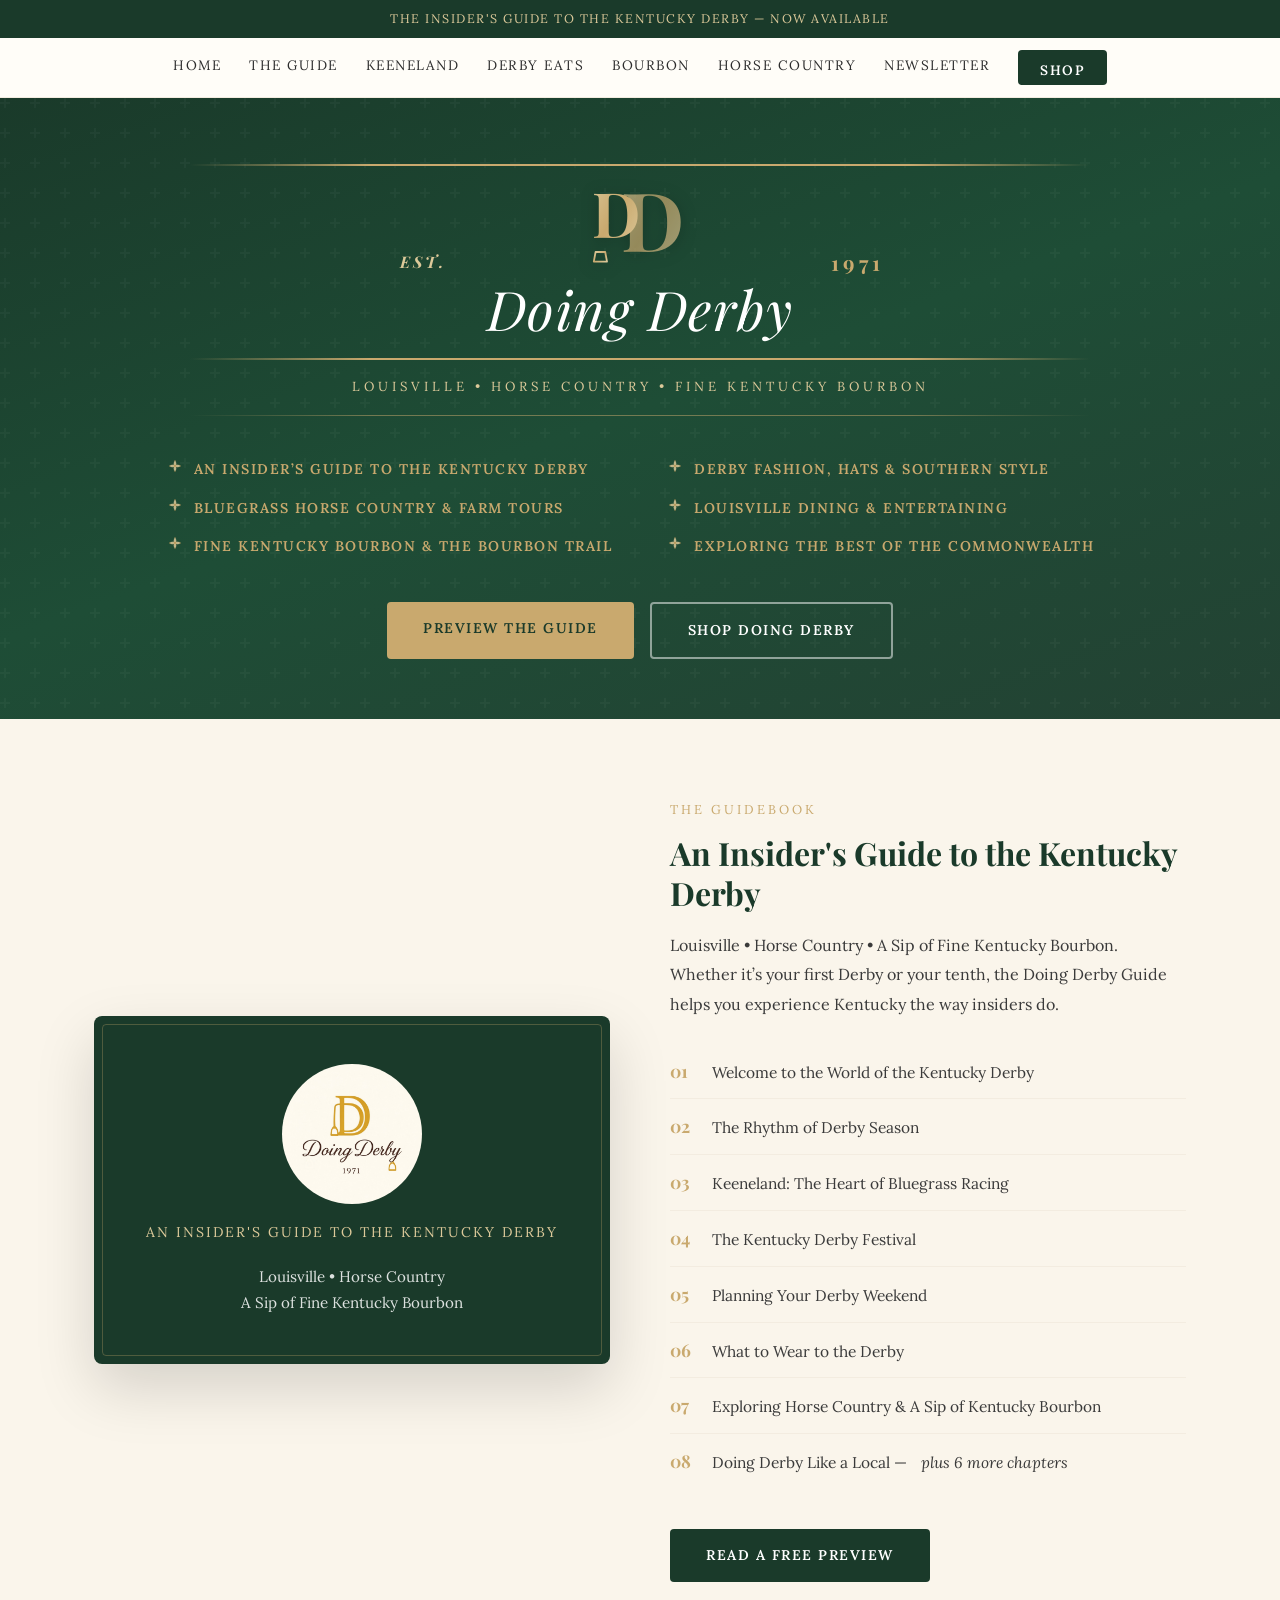
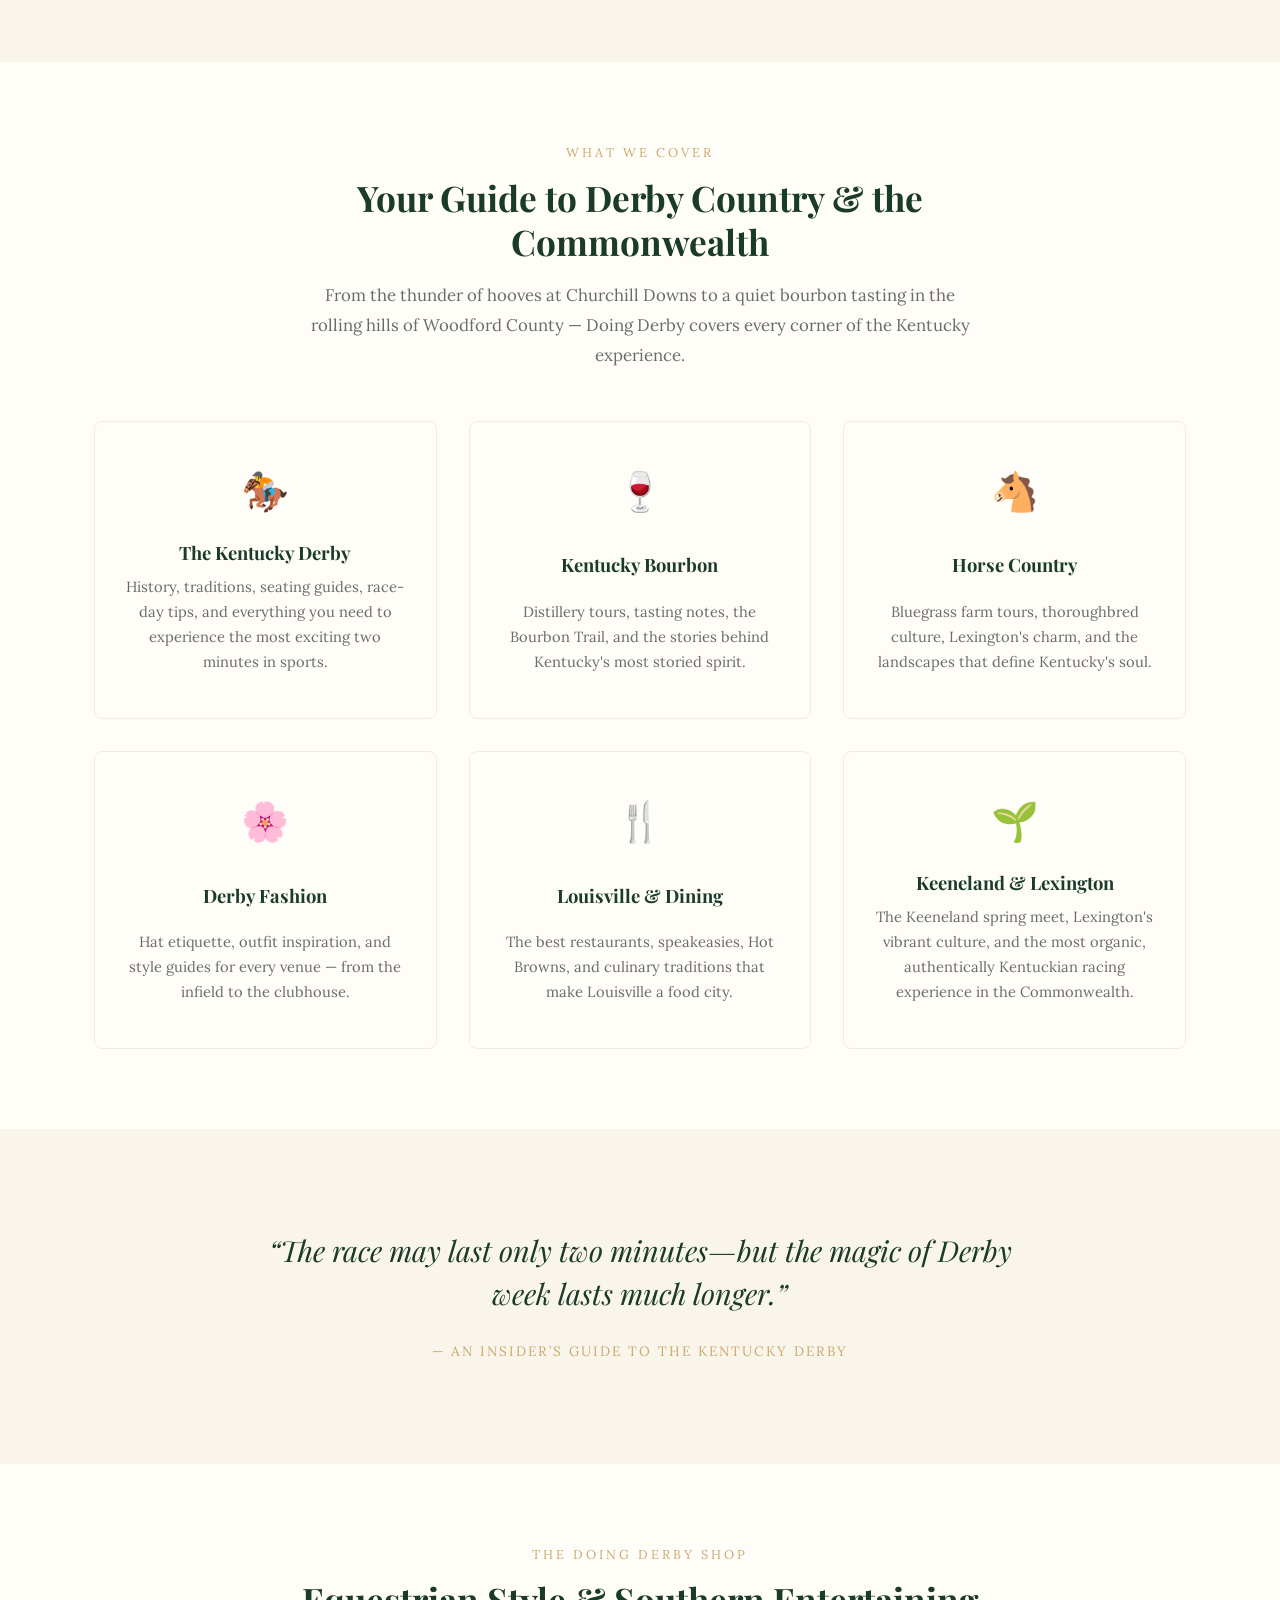
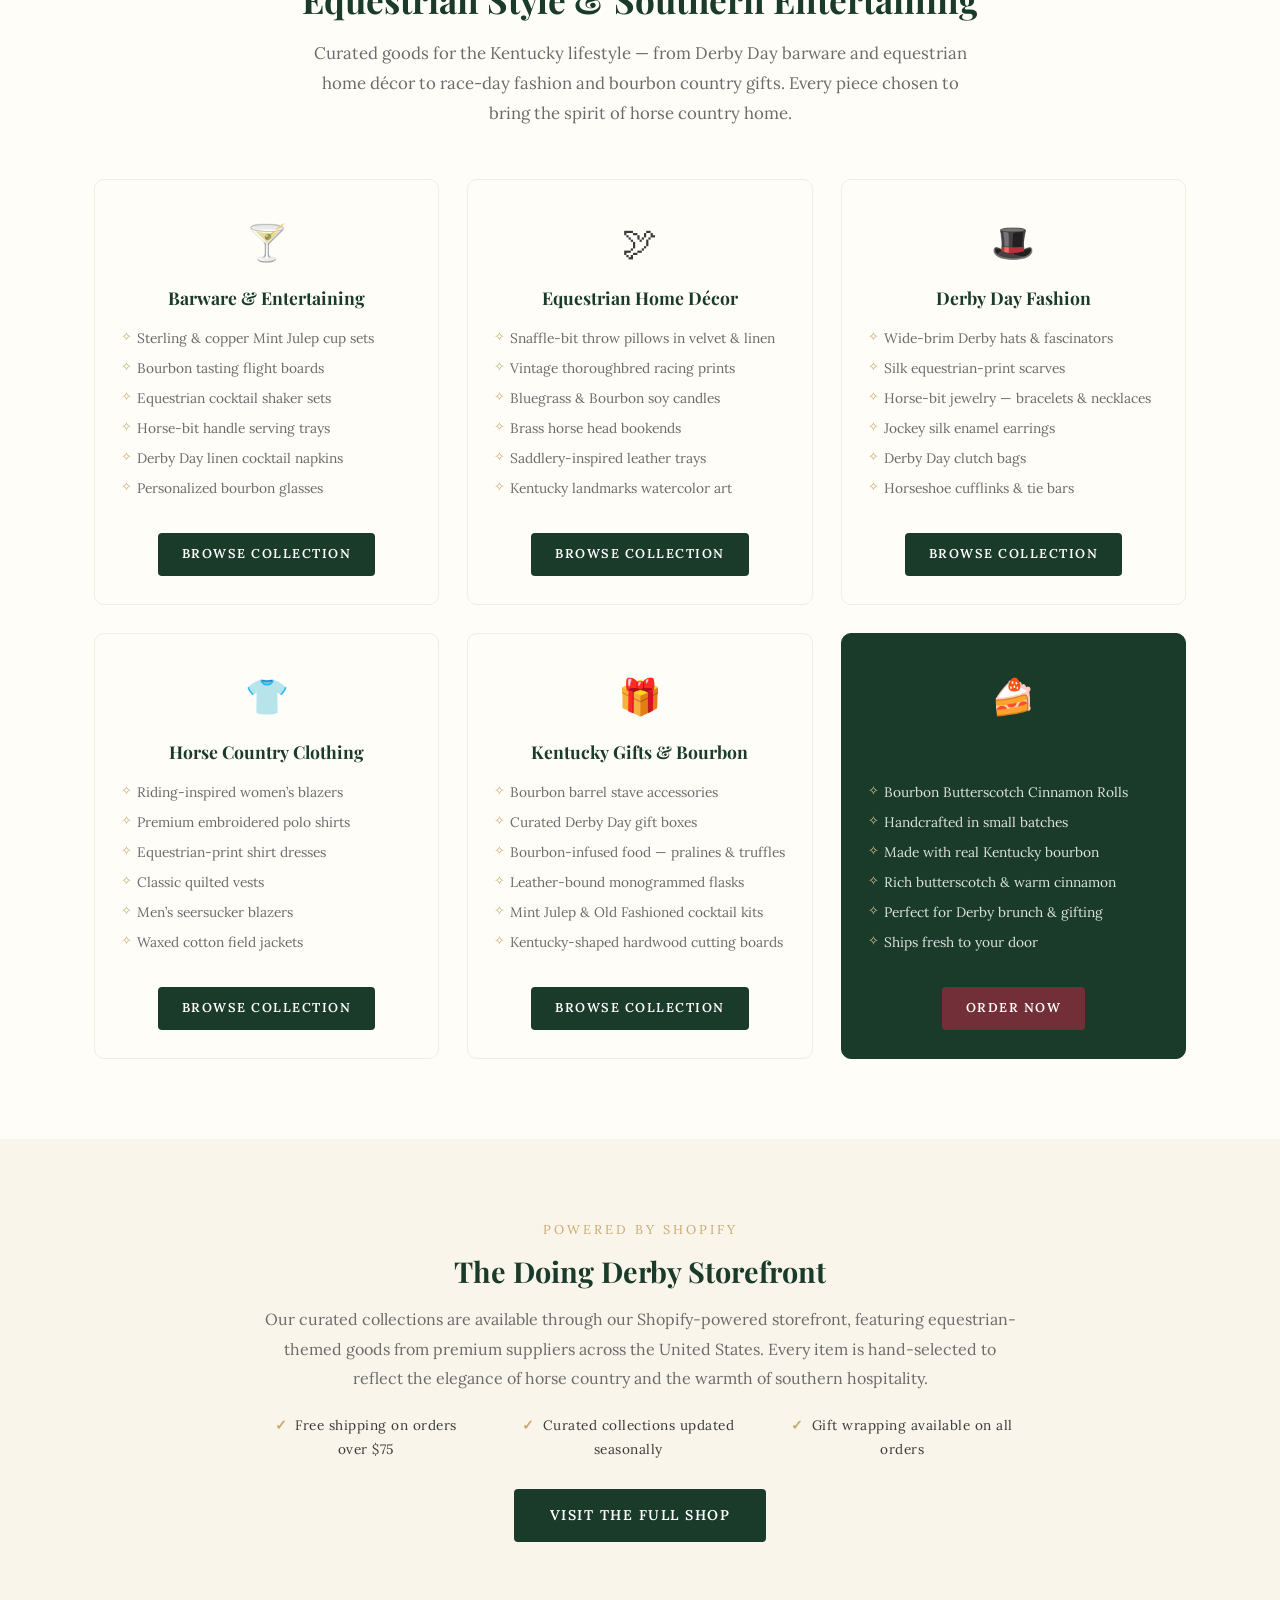
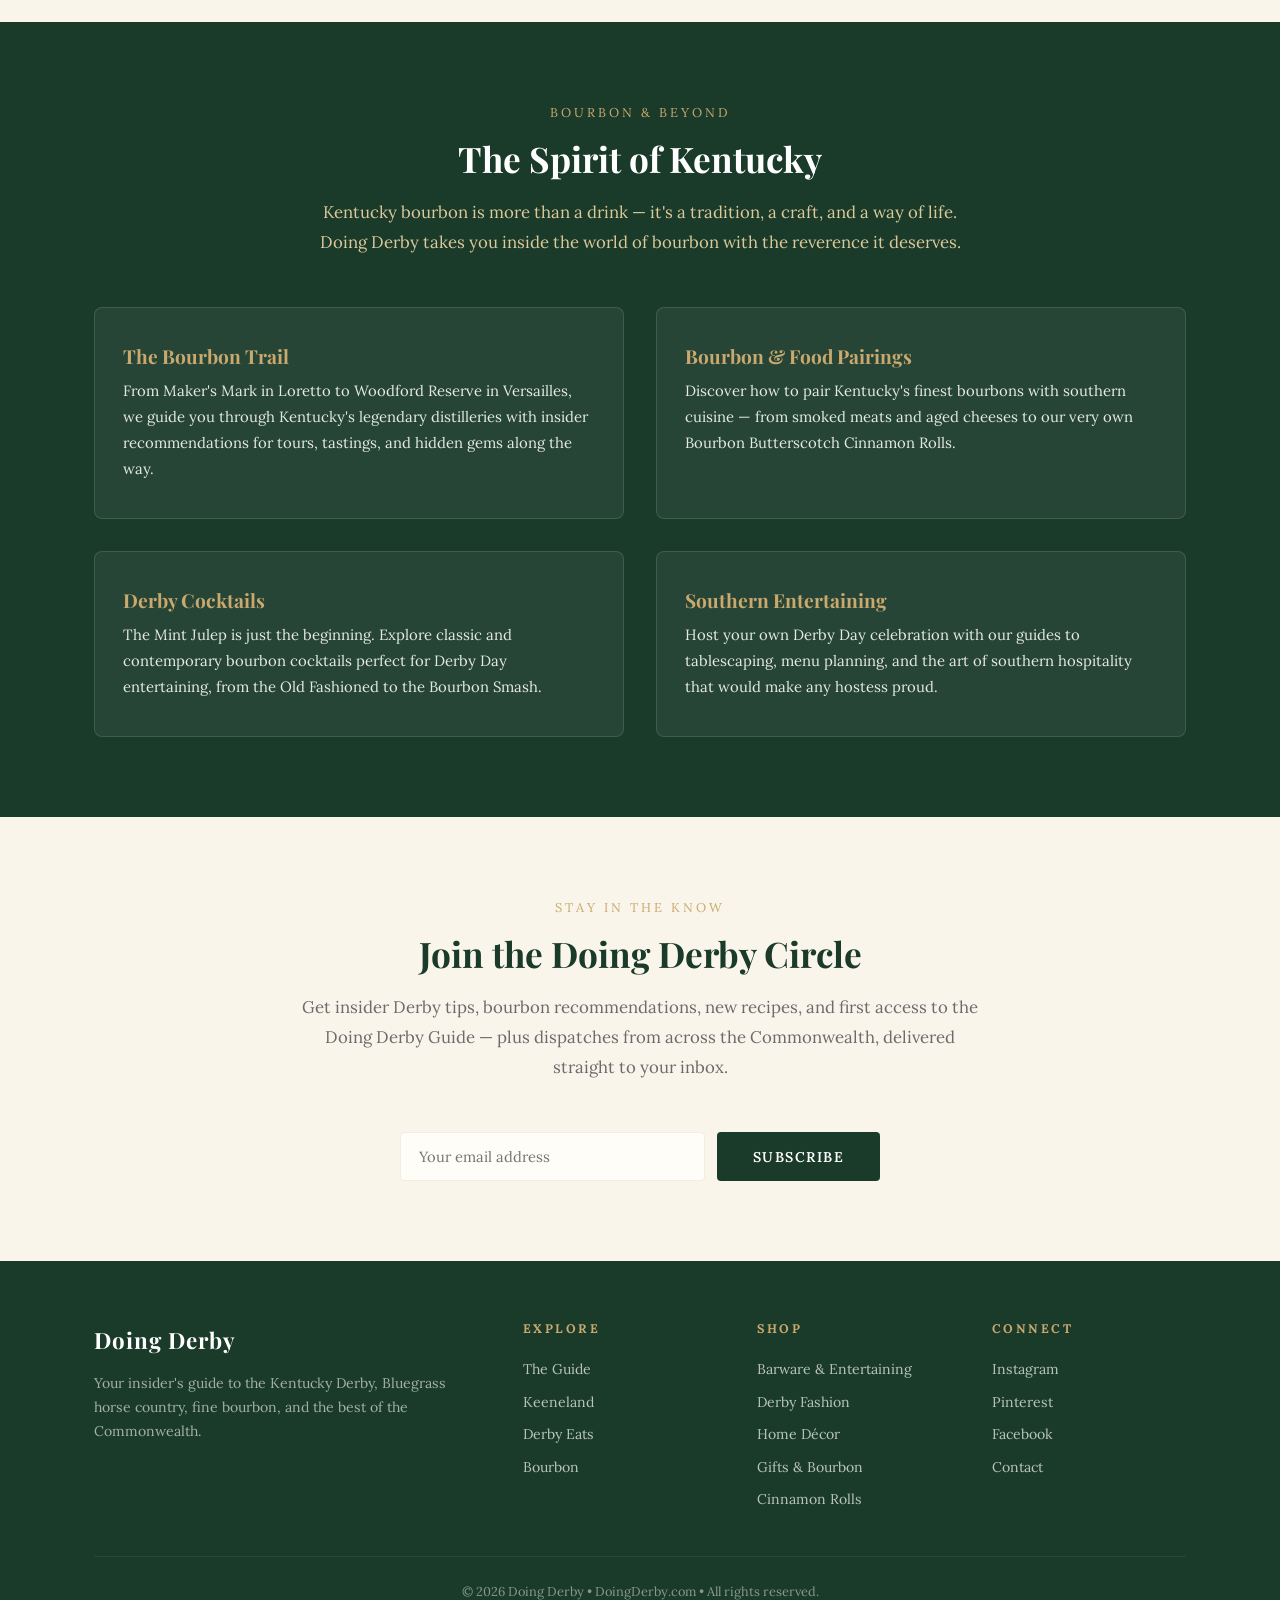
==== index.html @ bc95de7d "Update index.html" ====
<!DOCTYPE html>
<html lang="en">
<head>
  <meta charset="UTF-8">
  <meta name="viewport" content="width=device-width, initial-scale=1.0">
  <title>Doing Derby — Your Insider's Guide to the Kentucky Derby, Bluegrass Horse Country, Bourbon and much more.amp; the Commonwealth</title>
  <meta name="description" content="Doing Derby is your authority on the Kentucky Derby, Louisville, Bluegrass Horse Country, Fine Bourbon, Keeneland Race Course, and exploring the best of the Commonwealth of Kentucky.">
  <link rel="preconnect" href="https://fonts.googleapis.com">
  <link rel="preconnect" href="https://fonts.gstatic.com" crossorigin>
  <link href="https://fonts.googleapis.com/css2?family=Playfair+Display:ital,wght@0,400;0,700;1,400&family=Lora:ital,wght@0,400;0,600;1,400&display=swap" rel="stylesheet">
  <link rel="icon" type="image/png" href="images/doing-derby-logo.png">
  <link rel="stylesheet" href="styles.css">
</head>
<body>

<!-- Top Bar -->
<div class="top-bar">
  The Insider's Guide to the Kentucky Derby &mdash; Now Available
</div>

<!-- Header -->
<header class="site-header">
  <div class="container">
    <button class="nav-toggle" aria-label="Open menu" onclick="document.querySelector('.main-nav').classList.toggle('active')">
      <span></span><span></span><span></span>
    </button>
    <nav class="main-nav">
      <a href="index.html">Home</a>
      <a href="guide.html">The Guide</a>
      <a href="keeneland.html">Keeneland</a>
      <a href="churchill-food.html">Derby Eats</a>
      <a href="#bourbon">Bourbon</a>
      <a href="#topics">Horse Country</a>
      <a href="#subscribe">Newsletter</a>
      <a href="#shop" class="nav-shop-btn">Shop</a>
    </nav>
  </div>
</header>

<!-- Hero Banner -->
<section class="hero">
  <div class="hero-banner">
    <div class="hero-banner-inner">
      <div class="hero-banner-rule"></div>
      <div class="hero-banner-content">
        <div class="hero-banner-left">
          <span class="hero-banner-est">Est.</span>
        </div>
        <div class="hero-banner-center">
          <div class="dd-monogram" aria-label="DD monogram">
            <svg viewBox="0 0 100 85" class="dd-monogram-svg" xmlns="http://www.w3.org/2000/svg">
              <defs>
                <linearGradient id="ddGold" x1="0%" y1="0%" x2="100%" y2="100%">
                  <stop offset="0%" style="stop-color:#dcc99a"/>
                  <stop offset="50%" style="stop-color:#c9a96e"/>
                  <stop offset="100%" style="stop-color:#dcc99a"/>
                </linearGradient>
              </defs>
              <!-- Large D (back, layered behind) -->
              <text x="34" y="60" font-family="'Playfair Display', Georgia, serif" font-size="68" font-weight="700" fill="url(#ddGold)" opacity="0.7">D</text>
              <!-- Small D (front, offset upper-left) -->
              <text x="10" y="48" font-family="'Playfair Display', Georgia, serif" font-size="52" font-weight="700" fill="url(#ddGold)">D</text>
              <!-- Stirrup strap -->
              <line x1="17" y1="50" x2="17" y2="60" stroke="url(#ddGold)" stroke-width="1.5" stroke-linecap="round"/>
              <!-- Stirrup iron -->
              <path d="M13,60 L21,60 L22.5,68 L11.5,68 Z" fill="none" stroke="url(#ddGold)" stroke-width="1.5" stroke-linejoin="round"/>
            </svg>
          </div>
          <h1 class="hero-banner-name">Doing Derby</h1>
        </div>
        <div class="hero-banner-right">
          <span class="hero-banner-year">1971</span>
        </div>
      </div>
      <div class="hero-banner-rule"></div>
      <div class="hero-banner-subtitle">Louisville &bull; Horse Country &bull; Fine Kentucky Bourbon</div>
      <div class="hero-banner-rule hero-banner-rule--thin"></div>
    </div>
  </div>
  <div class="hero-centered">
    <ul class="hero-bullets">
      <li>An Insider&rsquo;s Guide to the Kentucky Derby</li>
      <li>Bluegrass Horse Country &amp; Farm Tours</li>
      <li>Fine Kentucky Bourbon &amp; the Bourbon Trail</li>
      <li>Derby Fashion, Hats &amp; Southern Style</li>
      <li>Louisville Dining &amp; Entertaining</li>
      <li>Exploring the Best of the Commonwealth</li>
    </ul>
    <div class="hero-buttons">
      <a href="guide.html" class="btn btn-gold">Preview the Guide</a>
      <a href="#shop" class="btn btn-outline">Shop Doing Derby</a>
    </div>
  </div>
</section>

<!-- Guide Preview -->
<section class="section section--cream" id="guide">
  <div class="container">
    <div class="guide-preview">
      <div class="guide-mockup">
        <img src="images/doing-derby-logo-light.png" alt="Doing Derby 1971" class="guide-mockup-logo">
        <div class="guide-subtitle">An Insider's Guide to the Kentucky Derby</div>
        <p>Louisville &bull; Horse Country<br>A Sip of Fine Kentucky Bourbon</p>
      </div>
      <div class="guide-content">
        <span class="section-label">The Guidebook</span>
        <h2>An Insider's Guide to the Kentucky Derby</h2>
        <p>
          Louisville &bull; Horse Country &bull; A Sip of Fine Kentucky Bourbon. Whether it&rsquo;s your first Derby
          or your tenth, the Doing Derby Guide helps you experience Kentucky the way insiders do.
        </p>
        <ul class="toc-preview">
          <li><span class="toc-num">01</span> Welcome to the World of the Kentucky Derby</li>
          <li><span class="toc-num">02</span> The Rhythm of Derby Season</li>
          <li><span class="toc-num">03</span> Keeneland: The Heart of Bluegrass Racing</li>
          <li><span class="toc-num">04</span> The Kentucky Derby Festival</li>
          <li><span class="toc-num">05</span> Planning Your Derby Weekend</li>
          <li><span class="toc-num">06</span> What to Wear to the Derby</li>
          <li><span class="toc-num">07</span> Exploring Horse Country &amp; A Sip of Kentucky Bourbon</li>
          <li><span class="toc-num">08</span> Doing Derby Like a Local &mdash; <em>plus 6 more chapters</em></li>
        </ul>
        <a href="guide.html" class="btn btn-hunter">Read a Free Preview</a>
      </div>
    </div>
  </div>
</section>

<!-- What We Cover / Topics -->
<section class="section" id="topics">
  <div class="container">
    <div class="section-header">
      <span class="section-label">What We Cover</span>
      <h2>Your Guide to Derby Country &amp; the Commonwealth</h2>
      <p>From the thunder of hooves at Churchill Downs to a quiet bourbon tasting in the rolling hills of Woodford County &mdash; Doing Derby covers every corner of the Kentucky experience.</p>
    </div>
    <div class="topics-grid">
      <div class="topic-card">
        <span class="topic-icon" aria-hidden="true">&#127943;</span>
        <h3>The Kentucky Derby</h3>
        <p>History, traditions, seating guides, race-day tips, and everything you need to experience the most exciting two minutes in sports.</p>
      </div>
      <div class="topic-card">
        <span class="topic-icon" aria-hidden="true">&#127863;</span>
        <h3>Kentucky Bourbon</h3>
        <p>Distillery tours, tasting notes, the Bourbon Trail, and the stories behind Kentucky's most storied spirit.</p>
      </div>
      <div class="topic-card">
        <span class="topic-icon" aria-hidden="true">&#128052;</span>
        <h3>Horse Country</h3>
        <p>Bluegrass farm tours, thoroughbred culture, Lexington's charm, and the landscapes that define Kentucky's soul.</p>
      </div>
      <div class="topic-card">
        <span class="topic-icon" aria-hidden="true">&#127800;</span>
        <h3>Derby Fashion</h3>
        <p>Hat etiquette, outfit inspiration, and style guides for every venue &mdash; from the infield to the clubhouse.</p>
      </div>
      <div class="topic-card">
        <span class="topic-icon" aria-hidden="true">&#127860;</span>
        <h3>Louisville &amp; Dining</h3>
        <p>The best restaurants, speakeasies, Hot Browns, and culinary traditions that make Louisville a food city.</p>
      </div>
      <div class="topic-card">
        <span class="topic-icon" aria-hidden="true">&#127793;</span>
        <h3>Keeneland &amp; Lexington</h3>
        <p>The Keeneland spring meet, Lexington's vibrant culture, and the most organic, authentically Kentuckian racing experience in the Commonwealth.</p>
      </div>
    </div>
  </div>
</section>

<!-- Pull Quote -->
<section class="section section--cream">
  <div class="container">
    <div class="pull-quote">
      <blockquote>&ldquo;The race may last only two minutes&mdash;but the magic of Derby week lasts much longer.&rdquo;</blockquote>
      <cite>&mdash; An Insider&rsquo;s Guide to the Kentucky Derby</cite>
    </div>
  </div>
</section>

<!-- Featured Product: Cinnamon Rolls -->
<section class="section" id="shop">
  <div class="container">
    <div class="section-header">
      <span class="section-label">The Doing Derby Shop</span>
      <h2>Equestrian Style &amp; Southern Entertaining</h2>
      <p>Curated goods for the Kentucky lifestyle &mdash; from Derby Day barware and equestrian home d&eacute;cor to race-day fashion and bourbon country gifts. Every piece chosen to bring the spirit of horse country home.</p>
    </div>

    <!-- Shop Categories Grid -->
    <div class="shop-grid">
      <div class="shop-card">
        <span class="shop-card-icon" aria-hidden="true">&#127864;</span>
        <h3>Barware &amp; Entertaining</h3>
        <ul class="shop-card-list">
          <li>Sterling &amp; copper Mint Julep cup sets</li>
          <li>Bourbon tasting flight boards</li>
          <li>Equestrian cocktail shaker sets</li>
          <li>Horse-bit handle serving trays</li>
          <li>Derby Day linen cocktail napkins</li>
          <li>Personalized bourbon glasses</li>
        </ul>
        <a href="#" class="btn btn-hunter btn-sm">Browse Collection</a>
      </div>
      <div class="shop-card">
        <span class="shop-card-icon" aria-hidden="true">&#128330;</span>
        <h3>Equestrian Home D&eacute;cor</h3>
        <ul class="shop-card-list">
          <li>Snaffle-bit throw pillows in velvet &amp; linen</li>
          <li>Vintage thoroughbred racing prints</li>
          <li>Bluegrass &amp; Bourbon soy candles</li>
          <li>Brass horse head bookends</li>
          <li>Saddlery-inspired leather trays</li>
          <li>Kentucky landmarks watercolor art</li>
        </ul>
        <a href="#" class="btn btn-hunter btn-sm">Browse Collection</a>
      </div>
      <div class="shop-card">
        <span class="shop-card-icon" aria-hidden="true">&#127913;</span>
        <h3>Derby Day Fashion</h3>
        <ul class="shop-card-list">
          <li>Wide-brim Derby hats &amp; fascinators</li>
          <li>Silk equestrian-print scarves</li>
          <li>Horse-bit jewelry &mdash; bracelets &amp; necklaces</li>
          <li>Jockey silk enamel earrings</li>
          <li>Derby Day clutch bags</li>
          <li>Horseshoe cufflinks &amp; tie bars</li>
        </ul>
        <a href="#" class="btn btn-hunter btn-sm">Browse Collection</a>
      </div>
      <div class="shop-card">
        <span class="shop-card-icon" aria-hidden="true">&#128085;</span>
        <h3>Horse Country Clothing</h3>
        <ul class="shop-card-list">
          <li>Riding-inspired women&rsquo;s blazers</li>
          <li>Premium embroidered polo shirts</li>
          <li>Equestrian-print shirt dresses</li>
          <li>Classic quilted vests</li>
          <li>Men&rsquo;s seersucker blazers</li>
          <li>Waxed cotton field jackets</li>
        </ul>
        <a href="#" class="btn btn-hunter btn-sm">Browse Collection</a>
      </div>
      <div class="shop-card">
        <span class="shop-card-icon" aria-hidden="true">&#127873;</span>
        <h3>Kentucky Gifts &amp; Bourbon</h3>
        <ul class="shop-card-list">
          <li>Bourbon barrel stave accessories</li>
          <li>Curated Derby Day gift boxes</li>
          <li>Bourbon-infused food &mdash; pralines &amp; truffles</li>
          <li>Leather-bound monogrammed flasks</li>
          <li>Mint Julep &amp; Old Fashioned cocktail kits</li>
          <li>Kentucky-shaped hardwood cutting boards</li>
        </ul>
        <a href="#" class="btn btn-hunter btn-sm">Browse Collection</a>
      </div>
      <div class="shop-card shop-card--featured">
        <span class="shop-card-icon" aria-hidden="true">&#127856;</span>
        <h3>From the Doing Derby Kitchen</h3>
        <ul class="shop-card-list">
          <li>Bourbon Butterscotch Cinnamon Rolls</li>
          <li>Handcrafted in small batches</li>
          <li>Made with real Kentucky bourbon</li>
          <li>Rich butterscotch &amp; warm cinnamon</li>
          <li>Perfect for Derby brunch &amp; gifting</li>
          <li>Ships fresh to your door</li>
        </ul>
        <a href="#" class="btn btn-burgundy btn-sm" id="shopify-link">Order Now</a>
      </div>
    </div>
  </div>
</section>

<!-- Shopify Integration Note -->
<section class="section section--cream" id="shopify-info">
  <div class="container">
    <div class="shopify-banner">
      <div class="shopify-banner-content">
        <span class="section-label">Powered by Shopify</span>
        <h2>The Doing Derby Storefront</h2>
        <p>
          Our curated collections are available through our Shopify-powered storefront, featuring equestrian-themed
          goods from premium suppliers across the United States. Every item is hand-selected to reflect the elegance
          of horse country and the warmth of southern hospitality.
        </p>
        <ul class="shopify-features">
          <li>Free shipping on orders over $75</li>
          <li>Curated collections updated seasonally</li>
          <li>Gift wrapping available on all orders</li>
        </ul>
        <a href="#" class="btn btn-hunter">Visit the Full Shop</a>
      </div>
    </div>
  </div>
</section>

<!-- Bourbon & Lifestyle -->
<section class="section section--hunter" id="bourbon">
  <div class="container">
    <div class="section-header">
      <span class="section-label" style="color:var(--gold);">Bourbon &amp; Beyond</span>
      <h2>The Spirit of Kentucky</h2>
      <p>Kentucky bourbon is more than a drink &mdash; it's a tradition, a craft, and a way of life. Doing Derby takes you inside the world of bourbon with the reverence it deserves.</p>
    </div>
    <div class="lifestyle-grid">
      <div class="lifestyle-card">
        <h3>The Bourbon Trail</h3>
        <p>From Maker's Mark in Loretto to Woodford Reserve in Versailles, we guide you through Kentucky's legendary distilleries with insider recommendations for tours, tastings, and hidden gems along the way.</p>
      </div>
      <div class="lifestyle-card">
        <h3>Bourbon &amp; Food Pairings</h3>
        <p>Discover how to pair Kentucky's finest bourbons with southern cuisine &mdash; from smoked meats and aged cheeses to our very own Bourbon Butterscotch Cinnamon Rolls.</p>
      </div>
      <div class="lifestyle-card">
        <h3>Derby Cocktails</h3>
        <p>The Mint Julep is just the beginning. Explore classic and contemporary bourbon cocktails perfect for Derby Day entertaining, from the Old Fashioned to the Bourbon Smash.</p>
      </div>
      <div class="lifestyle-card">
        <h3>Southern Entertaining</h3>
        <p>Host your own Derby Day celebration with our guides to tablescaping, menu planning, and the art of southern hospitality that would make any hostess proud.</p>
      </div>
    </div>
  </div>
</section>

<!-- Newsletter -->
<section class="section section--cream" id="subscribe">
  <div class="container">
    <div class="section-header">
      <span class="section-label">Stay in the Know</span>
      <h2>Join the Doing Derby Circle</h2>
      <p>Get insider Derby tips, bourbon recommendations, new recipes, and first access to the Doing Derby Guide &mdash; plus dispatches from across the Commonwealth, delivered straight to your inbox.</p>
    </div>
    <form class="newsletter-form" name="newsletter" method="POST" data-netlify="true">
      <input type="email" name="email" placeholder="Your email address" required aria-label="Email address">
      <button type="submit" class="btn btn-hunter">Subscribe</button>
    </form>
  </div>
</section>

<!-- Footer -->
<footer class="site-footer">
  <div class="container">
    <div class="footer-grid">
      <div class="footer-brand">
        <span class="logo-text">Doing Derby</span>
        <p>Your insider's guide to the Kentucky Derby, Bluegrass horse country, fine bourbon, and the best of the Commonwealth.</p>
      </div>
      <div class="footer-col">
        <h4>Explore</h4>
        <a href="guide.html">The Guide</a>
        <a href="keeneland.html">Keeneland</a>
        <a href="churchill-food.html">Derby Eats</a>
        <a href="#bourbon">Bourbon</a>
      </div>
      <div class="footer-col">
        <h4>Shop</h4>
        <a href="#shop">Barware &amp; Entertaining</a>
        <a href="#shop">Derby Fashion</a>
        <a href="#shop">Home D&eacute;cor</a>
        <a href="#shop">Gifts &amp; Bourbon</a>
        <a href="#shop">Cinnamon Rolls</a>
      </div>
      <div class="footer-col">
        <h4>Connect</h4>
        <a href="#">Instagram</a>
        <a href="#">Pinterest</a>
        <a href="#">Facebook</a>
        <a href="mailto:hello@doingderby.com">Contact</a>
      </div>
    </div>
    <div class="footer-bottom">
      <p>&copy; 2026 Doing Derby &bull; DoingDerby.com &bull; All rights reserved.</p>
    </div>
  </div>
</footer>

</body>
</html>
---- styles.css ----
/* =========================================
   Doing Derby — Southern Lifestyle Brand
   ========================================= */

/* --- Reset & Base --- */
*, *::before, *::after { box-sizing: border-box; margin: 0; padding: 0; }

:root {
  --hunter:    #1a3a2a;
  --emerald:   #234233;
  --sage:      #5e7a6a;
  --gold:      #c9a96e;
  --gold-light:#dcc99a;
  --cream:     #faf5eb;
  --linen:     #f3ece0;
  --warm-white:#fffdf8;
  --burgundy:  #722f37;
  --charcoal:  #2c2c2c;
  --text:      #3a3a3a;
  --text-light:#6b6b6b;
}

html { scroll-behavior: smooth; }

body {
  font-family: 'Lora', 'Georgia', serif;
  color: var(--text);
  background: var(--warm-white);
  line-height: 1.75;
  -webkit-font-smoothing: antialiased;
}

img { max-width: 100%; height: auto; display: block; }
a { color: var(--hunter); }

h1, h2, h3, h4, h5, h6 {
  font-family: 'Playfair Display', 'Georgia', serif;
  font-weight: 700;
  line-height: 1.25;
  color: var(--hunter);
}

.container { max-width: 1140px; margin: 0 auto; padding: 0 24px; }

/* --- Utility --- */
.sr-only { position: absolute; width: 1px; height: 1px; overflow: hidden; clip: rect(0,0,0,0); }
.text-center { text-align: center; }
.section-label {
  font-family: 'Lora', serif;
  font-size: .8rem;
  letter-spacing: 3px;
  text-transform: uppercase;
  color: var(--gold);
  margin-bottom: 12px;
  display: block;
}

/* ─── Top Bar ─── */
.top-bar {
  background: var(--hunter);
  color: var(--gold-light);
  font-size: .78rem;
  letter-spacing: 1.5px;
  text-transform: uppercase;
  text-align: center;
  padding: 8px 16px;
  font-family: 'Lora', serif;
}

/* ─── Header / Nav ─── */
.site-header {
  background: var(--warm-white);
  border-bottom: 1px solid var(--linen);
  position: sticky;
  top: 0;
  z-index: 100;
}
.site-header .container {
  display: flex;
  align-items: center;
  justify-content: center;
  padding-top: 12px;
  padding-bottom: 12px;
  position: relative;
}
.logo-group {
  display: flex;
  align-items: center;
  gap: 14px;
  text-decoration: none;
}
.logo-group img {
  width: 52px;
  height: 52px;
  border-radius: 50%;
}
.logo-text {
  font-family: 'Playfair Display', serif;
  font-size: 1.6rem;
  font-weight: 700;
  color: var(--hunter);
  letter-spacing: 1px;
}
.logo-tagline {
  display: block;
  font-family: 'Lora', serif;
  font-size: .65rem;
  letter-spacing: 2.5px;
  text-transform: uppercase;
  color: var(--sage);
  margin-top: -2px;
}

/* Main nav */
.main-nav { display: flex; align-items: center; gap: 28px; }
.main-nav a {
  font-family: 'Lora', serif;
  font-size: .85rem;
  letter-spacing: 1.5px;
  text-transform: uppercase;
  color: var(--charcoal);
  text-decoration: none;
  position: relative;
  padding-bottom: 2px;
  transition: color .25s;
}
.main-nav a::after {
  content: '';
  position: absolute;
  left: 0;
  bottom: -2px;
  width: 0;
  height: 2px;
  background: var(--gold);
  transition: width .3s ease;
}
.main-nav a:hover { color: var(--hunter); }
.main-nav a:hover::after { width: 100%; }

/* Shop button in nav */
.nav-shop-btn {
  background: var(--hunter);
  color: #fff !important;
  padding: 9px 22px;
  border-radius: 4px;
  font-weight: 600;
  transition: background .25s;
}
.nav-shop-btn:hover { background: var(--emerald); }
.nav-shop-btn::after { display: none !important; }

/* Mobile nav toggle */
.nav-toggle { display: none; background: none; border: none; cursor: pointer; padding: 8px; }
.nav-toggle span {
  display: block;
  width: 26px;
  height: 2px;
  background: var(--hunter);
  margin: 5px 0;
  border-radius: 2px;
  transition: .3s;
}

/* ─── Hero ─── */
.hero {
  background: linear-gradient(160deg, var(--hunter) 0%, #1e4d36 50%, var(--emerald) 100%);
  color: #fff;
  text-align: center;
  padding: 60px 0;
  position: relative;
  overflow: hidden;
}
.hero::before {
  content: '';
  position: absolute;
  inset: 0;
  background: url("data:image/svg+xml,%3Csvg width='60' height='60' viewBox='0 0 60 60' xmlns='http://www.w3.org/2000/svg'%3E%3Cg fill='none' fill-rule='evenodd'%3E%3Cg fill='%23ffffff' fill-opacity='0.03'%3E%3Cpath d='M36 34v-4h-2v4h-4v2h4v4h2v-4h4v-2h-4zm0-30V0h-2v4h-4v2h4v4h2V6h4V4h-4zM6 34v-4H4v4H0v2h4v4h2v-4h4v-2H6zM6 4V0H4v4H0v2h4v4h2V6h4V4H6z'/%3E%3C/g%3E%3C/g%3E%3C/svg%3E") repeat;
  pointer-events: none;
}
.hero h1 {
  font-family: 'Playfair Display', serif;
  font-size: 3.4rem;
  color: #fff;
  margin-bottom: 8px;
  position: relative;
}
.hero .hero-sub {
  font-family: 'Lora', serif;
  font-size: 1.15rem;
  color: var(--gold-light);
  letter-spacing: 3px;
  text-transform: uppercase;
  margin-bottom: 28px;
  position: relative;
}
.hero p {
  font-size: 1.15rem;
  max-width: 640px;
  margin: 0 auto 36px;
  line-height: 1.8;
  opacity: .92;
  position: relative;
}
.hero-divider {
  width: 60px;
  height: 2px;
  background: var(--gold);
  margin: 0 auto 28px;
  position: relative;
}

/* ─── Hero Banner ─── */
.hero-banner {
  width: 100%;
  padding: 0 24px;
  position: relative;
}
.hero-banner-inner {
  max-width: 900px;
  margin: 0 auto;
  text-align: center;
}
.hero-banner-content {
  display: flex;
  align-items: center;
  justify-content: center;
  gap: 24px;
  padding: 8px 0;
}
.hero-banner-left,
.hero-banner-right {
  font-family: 'Playfair Display', serif;
  font-weight: 700;
  color: var(--gold);
  min-width: 80px;
}
.hero-banner-est {
  font-size: 1rem;
  letter-spacing: 3px;
  text-transform: uppercase;
  font-style: italic;
  color: var(--gold-light);
}
.hero-banner-year {
  font-size: 1.3rem;
  letter-spacing: 4px;
  color: var(--gold);
}
.hero-banner-center {
  display: flex;
  flex-direction: column;
  align-items: center;
  gap: 0;
}
.dd-monogram-svg {
  width: 120px;
  height: 102px;
  display: block;
  margin: 0 auto;
  filter: drop-shadow(0 2px 8px rgba(0,0,0,.25));
}
.hero-banner-name {
  font-family: 'Playfair Display', serif;
  font-size: 3.5rem;
  font-weight: 400;
  font-style: italic;
  color: #fff;
  letter-spacing: 1.5px;
  text-transform: none;
  margin: 0;
  line-height: 1;
}
.hero-banner-rule {
  height: 2px;
  background: linear-gradient(90deg, transparent 0%, var(--gold) 20%, var(--gold) 80%, transparent 100%);
  margin: 6px 0;
}
.hero-banner-rule--thin {
  height: 1px;
  opacity: .5;
}
.hero-banner-subtitle {
  font-family: 'Lora', serif;
  font-size: .82rem;
  letter-spacing: 4px;
  text-transform: uppercase;
  color: var(--gold-light);
  padding: 10px 0;
}

/* Hero centered layout */
.hero-centered {
  max-width: 1140px;
  margin: 0 auto;
  padding: 0 24px;
  text-align: center;
  display: flex;
  flex-direction: column;
  align-items: center;
}
.hero-centered .hero-bullets {
  list-style: none;
  margin: 28px 0 36px;
  padding: 0;
  columns: 2;
  column-gap: 56px;
  text-align: left;
}
.hero-centered .hero-bullets li {
  font-family: 'Lora', serif;
  font-size: .88rem;
  color: var(--gold);
  padding: 7px 0;
  padding-left: 26px;
  position: relative;
  break-inside: avoid;
  text-transform: uppercase;
  letter-spacing: 1.5px;
  font-weight: 600;
}
.hero-centered .hero-bullets li::before {
  content: '';
  position: absolute;
  left: 0;
  top: 9px;
  width: 14px;
  height: 14px;
  background: url('images/dogwood-bullet-gold.svg') no-repeat center / contain;
}

/* Buttons */
.btn {
  display: inline-block;
  padding: 14px 36px;
  border-radius: 4px;
  font-family: 'Lora', serif;
  font-size: .88rem;
  letter-spacing: 1.5px;
  text-transform: uppercase;
  text-decoration: none;
  font-weight: 600;
  transition: all .3s ease;
  cursor: pointer;
  border: none;
}
.btn-gold {
  background: var(--gold);
  color: var(--hunter);
}
.btn-gold:hover { background: var(--gold-light); transform: translateY(-1px); }
.btn-outline {
  background: transparent;
  color: #fff;
  border: 2px solid rgba(255,255,255,.5);
}
.btn-outline:hover {
  border-color: var(--gold);
  color: var(--gold);
}
.btn-hunter {
  background: var(--hunter);
  color: #fff;
}
.btn-hunter:hover { background: var(--emerald); transform: translateY(-1px); }
.btn-burgundy {
  background: var(--burgundy);
  color: #fff;
}
.btn-burgundy:hover { opacity: .9; transform: translateY(-1px); }
.hero-buttons { display: flex; gap: 16px; justify-content: center; flex-wrap: wrap; position: relative; }

/* Dogwood flower bullets — for use on light backgrounds */
.dogwood-bullets li::before {
  content: '';
  position: absolute;
  left: 0;
  top: 6px;
  width: 14px;
  height: 14px;
  background: url('images/dogwood-bullet.svg') no-repeat center / contain;
}

/* ─── Section Spacing ─── */
.section {
  padding: 80px 0;
}
.section--cream { background: var(--cream); }
.section--linen { background: var(--linen); }
.section--hunter { background: var(--hunter); color: #fff; }
.section--hunter h2,
.section--hunter h3 { color: #fff; }

.section-header {
  text-align: center;
  max-width: 680px;
  margin: 0 auto 50px;
}
.section-header h2 {
  font-size: 2.2rem;
  margin-bottom: 16px;
}
.section-header p {
  font-size: 1.05rem;
  color: var(--text-light);
  line-height: 1.8;
}
.section--hunter .section-header p { color: var(--gold-light); }

.gold-rule {
  width: 50px;
  height: 2px;
  background: var(--gold);
  margin: 0 auto 20px;
  border: none;
}

/* ─── Guide Preview ─── */
.guide-preview {
  display: grid;
  grid-template-columns: 1fr 1fr;
  gap: 60px;
  align-items: center;
}
.guide-mockup {
  background: var(--hunter);
  border-radius: 8px;
  padding: 48px 36px;
  color: #fff;
  text-align: center;
  box-shadow: 0 24px 60px rgba(0,0,0,.15);
  position: relative;
}
.guide-mockup::before {
  content: '';
  position: absolute;
  inset: 8px;
  border: 1px solid var(--gold);
  border-radius: 4px;
  opacity: .3;
  pointer-events: none;
}
.guide-mockup h3 {
  font-size: 1.8rem;
  color: var(--gold);
  margin-bottom: 8px;
}
.guide-mockup-logo {
  width: 140px;
  height: 140px;
  border-radius: 50%;
  object-fit: cover;
  margin: 0 auto 16px;
}
.guide-mockup .guide-subtitle {
  font-size: .88rem;
  color: var(--gold-light);
  letter-spacing: 2px;
  text-transform: uppercase;
  margin-bottom: 20px;
}
.guide-mockup p {
  font-size: .95rem;
  opacity: .85;
  line-height: 1.7;
}

.guide-content h2 {
  font-size: 2rem;
  margin-bottom: 18px;
}
.guide-content > p {
  margin-bottom: 20px;
  line-height: 1.85;
}

.toc-preview {
  list-style: none;
  margin: 24px 0 32px;
}
.toc-preview li {
  padding: 12px 0;
  border-bottom: 1px solid var(--linen);
  display: flex;
  align-items: baseline;
  gap: 14px;
  font-size: .97rem;
}
.toc-preview li:last-child { border-bottom: none; }
.toc-num {
  font-family: 'Playfair Display', serif;
  font-weight: 700;
  color: var(--gold);
  font-size: 1.1rem;
  min-width: 28px;
}

/* ─── Content Topics Grid ─── */
.topics-grid {
  display: grid;
  grid-template-columns: repeat(3, 1fr);
  gap: 32px;
}
.topic-card {
  background: var(--warm-white);
  border-radius: 8px;
  padding: 36px 28px;
  text-align: center;
  border: 1px solid var(--linen);
  transition: transform .3s, box-shadow .3s;
}
.topic-card:hover {
  transform: translateY(-4px);
  box-shadow: 0 12px 32px rgba(0,0,0,.08);
}
.topic-icon {
  font-size: 2.4rem;
  margin-bottom: 16px;
  display: block;
}
.topic-card h3 {
  font-size: 1.15rem;
  margin-bottom: 10px;
}
.topic-card p {
  font-size: .92rem;
  color: var(--text-light);
  line-height: 1.7;
}

/* ─── Featured Product (Cinnamon Rolls) ─── */
.product-spotlight {
  display: grid;
  grid-template-columns: 1fr 1fr;
  gap: 60px;
  align-items: center;
}
.product-image-wrap {
  background: var(--linen);
  border-radius: 12px;
  aspect-ratio: 4/3;
  display: flex;
  align-items: center;
  justify-content: center;
  position: relative;
  overflow: hidden;
}
.product-image-placeholder {
  text-align: center;
  padding: 40px;
}
.product-image-placeholder .placeholder-icon {
  font-size: 4rem;
  display: block;
  margin-bottom: 12px;
}
.product-image-placeholder span {
  font-family: 'Lora', serif;
  font-size: .85rem;
  color: var(--sage);
  letter-spacing: 1px;
}
.product-info h2 {
  font-size: 2rem;
  margin-bottom: 12px;
}
.product-info .product-tagline {
  font-style: italic;
  color: var(--gold);
  font-size: 1.05rem;
  margin-bottom: 20px;
}
.product-info p {
  margin-bottom: 18px;
  line-height: 1.85;
}
.product-details {
  list-style: none;
  margin: 20px 0 28px;
}
.product-details li {
  padding: 6px 0;
  font-size: .93rem;
  color: var(--text);
  display: flex;
  align-items: center;
  gap: 10px;
}
.product-details li::before {
  content: '\2727';
  color: var(--gold);
  font-size: 1rem;
}

/* ─── Shop Grid ─── */
.shop-grid {
  display: grid;
  grid-template-columns: repeat(3, 1fr);
  gap: 28px;
}
.shop-card {
  background: var(--warm-white);
  border: 1px solid var(--linen);
  border-radius: 10px;
  padding: 32px 26px 28px;
  text-align: center;
  transition: transform .3s, box-shadow .3s;
  display: flex;
  flex-direction: column;
}
.shop-card:hover {
  transform: translateY(-4px);
  box-shadow: 0 12px 36px rgba(0,0,0,.08);
}
.shop-card--featured {
  background: var(--hunter);
  border-color: var(--hunter);
  color: #fff;
}
.shop-card--featured h3 { color: var(--gold); }
.shop-card--featured .shop-card-list li { color: rgba(255,255,255,.85); }
.shop-card--featured .shop-card-list li::before { color: var(--gold-light); }
.shop-card-icon {
  font-size: 2.2rem;
  display: block;
  margin-bottom: 14px;
}
.shop-card h3 {
  font-size: 1.1rem;
  margin-bottom: 14px;
  color: var(--hunter);
}
.shop-card-list {
  list-style: none;
  text-align: left;
  margin: 0 0 20px;
  padding: 0;
  flex: 1;
}
.shop-card-list li {
  font-size: .86rem;
  color: var(--text-light);
  padding: 4px 0;
  padding-left: 16px;
  position: relative;
  line-height: 1.6;
}
.shop-card-list li::before {
  content: '\2727';
  position: absolute;
  left: 0;
  color: var(--gold);
  font-size: .8rem;
}
.btn-sm {
  padding: 10px 24px;
  font-size: .8rem;
}

/* ─── Shopify Banner ─── */
.shopify-banner {
  max-width: 760px;
  margin: 0 auto;
  text-align: center;
}
.shopify-banner h2 {
  font-size: 1.8rem;
  margin-bottom: 16px;
}
.shopify-banner p {
  font-size: 1rem;
  color: var(--text-light);
  line-height: 1.85;
  margin-bottom: 20px;
}
.shopify-features {
  list-style: none;
  display: flex;
  justify-content: center;
  gap: 32px;
  margin: 0 0 28px;
  padding: 0;
}
.shopify-features li {
  font-family: 'Lora', serif;
  font-size: .85rem;
  color: var(--text);
  letter-spacing: .5px;
}
.shopify-features li::before {
  content: '\2713';
  color: var(--gold);
  margin-right: 8px;
  font-weight: 700;
}

/* ─── Bourbon & Lifestyle Section ─── */
.lifestyle-grid {
  display: grid;
  grid-template-columns: repeat(2, 1fr);
  gap: 32px;
}
.lifestyle-card {
  background: rgba(255,255,255,.06);
  border: 1px solid rgba(255,255,255,.12);
  border-radius: 8px;
  padding: 36px 28px;
  transition: background .3s;
}
.lifestyle-card:hover { background: rgba(255,255,255,.1); }
.lifestyle-card h3 {
  font-size: 1.2rem;
  margin-bottom: 10px;
  color: var(--gold);
}
.lifestyle-card p {
  font-size: .93rem;
  line-height: 1.75;
  opacity: .88;
}

/* ─── Testimonial / Pull Quote ─── */
.pull-quote {
  text-align: center;
  max-width: 760px;
  margin: 0 auto;
  padding: 20px 0;
}
.pull-quote blockquote {
  font-family: 'Playfair Display', serif;
  font-size: 1.8rem;
  font-style: italic;
  color: var(--hunter);
  line-height: 1.5;
  margin-bottom: 20px;
}
.pull-quote cite {
  font-family: 'Lora', serif;
  font-size: .85rem;
  letter-spacing: 2px;
  text-transform: uppercase;
  color: var(--gold);
  font-style: normal;
}

/* ─── Newsletter ─── */
.newsletter-form {
  display: flex;
  gap: 12px;
  max-width: 480px;
  margin: 0 auto;
}
.newsletter-form input[type="email"] {
  flex: 1;
  padding: 14px 18px;
  border: 1px solid var(--linen);
  border-radius: 4px;
  font-family: 'Lora', serif;
  font-size: .92rem;
  background: var(--warm-white);
  color: var(--text);
}
.newsletter-form input[type="email"]:focus {
  outline: none;
  border-color: var(--gold);
}

/* ─── Footer ─── */
.site-footer {
  background: var(--hunter);
  color: rgba(255,255,255,.8);
  padding: 60px 0 30px;
}
.footer-grid {
  display: grid;
  grid-template-columns: 2fr 1fr 1fr 1fr;
  gap: 40px;
  margin-bottom: 40px;
}
.footer-brand .logo-text { color: #fff; font-size: 1.4rem; }
.footer-brand p {
  font-size: .88rem;
  line-height: 1.7;
  opacity: .75;
  margin-top: 12px;
}
.footer-col h4 {
  font-family: 'Lora', serif;
  font-size: .78rem;
  letter-spacing: 2.5px;
  text-transform: uppercase;
  color: var(--gold);
  margin-bottom: 16px;
}
.footer-col a {
  display: block;
  color: rgba(255,255,255,.7);
  text-decoration: none;
  font-size: .88rem;
  padding: 4px 0;
  transition: color .2s;
}
.footer-col a:hover { color: var(--gold); }
.footer-bottom {
  border-top: 1px solid rgba(255,255,255,.1);
  padding-top: 24px;
  text-align: center;
  font-size: .8rem;
  opacity: .6;
}

/* ─── Inner Page Styles ─── */
.page-hero {
  background: linear-gradient(160deg, var(--hunter), var(--emerald));
  color: #fff;
  padding: 70px 24px 60px;
  text-align: center;
}
.page-hero h1 { color: #fff; font-size: 2.6rem; margin-bottom: 12px; }
.page-hero p { color: var(--gold-light); font-size: 1.05rem; max-width: 600px; margin: 0 auto; }

.page-content {
  padding: 60px 0;
}
.page-content .container { max-width: 800px; }
.page-content h2 {
  font-size: 1.6rem;
  margin: 40px 0 16px;
}
.page-content h2:first-child { margin-top: 0; }
.page-content p {
  margin-bottom: 18px;
  line-height: 1.85;
}
.page-content ul, .page-content ol {
  margin: 0 0 18px 24px;
}
.page-content li {
  padding: 4px 0;
  line-height: 1.8;
}

.breadcrumb {
  font-size: .82rem;
  color: rgba(255,255,255,.7);
  margin-bottom: 16px;
}
.breadcrumb a { color: var(--gold-light); text-decoration: none; }
.breadcrumb a:hover { text-decoration: underline; }

/* Guide chapter preview list (inner page) */
.chapter-list {
  list-style: none;
  counter-reset: chapter;
}
.chapter-list li {
  counter-increment: chapter;
  padding: 20px 0;
  border-bottom: 1px solid var(--linen);
}
.chapter-list li::before {
  content: 'Chapter ' counter(chapter);
  display: block;
  font-family: 'Lora', serif;
  font-size: .75rem;
  letter-spacing: 2px;
  text-transform: uppercase;
  color: var(--gold);
  margin-bottom: 4px;
}
.chapter-list h3 {
  font-size: 1.2rem;
  margin-bottom: 6px;
}
.chapter-list p {
  font-size: .92rem;
  color: var(--text-light);
  margin-bottom: 0;
}

/* ─── Derby Tip Callout ─── */
.derby-tip {
  background: var(--cream);
  border-left: 4px solid var(--gold);
  border-radius: 0 8px 8px 0;
  padding: 28px 32px;
  margin: 36px 0;
}
.derby-tip h4 {
  font-family: 'Lora', serif;
  font-size: .78rem;
  letter-spacing: 2.5px;
  text-transform: uppercase;
  color: var(--gold);
  margin-bottom: 10px;
}
.derby-tip p {
  font-size: .95rem;
  color: var(--text);
  line-height: 1.8;
  margin-bottom: 0;
}

/* ─── Guide Epigraph ─── */
.guide-epigraph {
  font-family: 'Playfair Display', serif;
  font-size: 1.5rem;
  font-style: italic;
  color: var(--hunter);
  line-height: 1.6;
  margin: 0;
}
.guide-subtitle-banner {
  padding: 40px 0;
}

/* ─── Photo Placeholders ─── */
.photo-feature {
  max-width: 1140px;
  margin: 0 auto;
  padding: 0 24px;
}
.photo-placeholder {
  background: linear-gradient(135deg, var(--linen) 0%, var(--cream) 100%);
  border: 2px dashed var(--gold-light);
  border-radius: 8px;
  display: flex;
  align-items: center;
  justify-content: center;
  position: relative;
  overflow: hidden;
}
.photo-placeholder--wide {
  height: 320px;
  margin-bottom: 0;
}
.photo-placeholder--half {
  height: 240px;
}
.photo-placeholder-label {
  font-family: 'Lora', serif;
  font-size: .85rem;
  color: var(--sage);
  letter-spacing: 1px;
  font-style: italic;
  text-align: center;
  padding: 20px;
}
.photo-feature-inline {
  margin: 32px 0;
}
.photo-placeholder-grid {
  display: grid;
  grid-template-columns: 1fr 1fr;
  gap: 24px;
}

/* ─── Responsive ─── */
@media (max-width: 900px) {
  .guide-preview,
  .product-spotlight { grid-template-columns: 1fr; gap: 40px; }
  .shop-grid { grid-template-columns: repeat(2, 1fr); }
  .shopify-features { flex-direction: column; gap: 8px; }
  .topics-grid { grid-template-columns: repeat(2, 1fr); }
  .lifestyle-grid { grid-template-columns: 1fr; }
  .footer-grid { grid-template-columns: repeat(2, 1fr); }
  .hero h1 { font-size: 2.4rem; }
  .hero-banner-name { font-size: 2.8rem; letter-spacing: 1px; }
  .dd-monogram-svg { width: 100px; height: 85px; }
  .hero-banner-content { gap: 18px; }
  .hero-banner-left, .hero-banner-right { min-width: 60px; }
  .hero-banner-year { font-size: 1.1rem; }
  .photo-placeholder-grid { grid-template-columns: 1fr; }
  .photo-placeholder--wide { height: 240px; }
}

@media (max-width: 640px) {
  .main-nav {
    display: none;
    flex-direction: column;
    position: absolute;
    top: 100%;
    left: 0;
    right: 0;
    background: var(--warm-white);
    padding: 20px 24px;
    border-bottom: 1px solid var(--linen);
    gap: 16px;
    box-shadow: 0 8px 24px rgba(0,0,0,.08);
  }
  .main-nav.active { display: flex; }
  .nav-toggle { display: block; position: absolute; right: 24px; }
  .guide-epigraph { font-size: 1.15rem; }
  .photo-placeholder--wide { height: 180px; }
  .photo-placeholder--half { height: 160px; }
  .topics-grid { grid-template-columns: 1fr; }
  .shop-grid { grid-template-columns: 1fr; }
  .footer-grid { grid-template-columns: 1fr; }
  .hero { padding: 40px 0; }
  .hero h1 { font-size: 2rem; }
  .hero-banner-name { font-size: 2.2rem; letter-spacing: 0.5px; }
  .dd-monogram-svg { width: 80px; height: 68px; }
  .hero-banner-content { gap: 12px; flex-wrap: wrap; }
  .hero-banner-left, .hero-banner-right { min-width: auto; }
  .hero-banner-est { font-size: .8rem; }
  .hero-banner-year { font-size: .95rem; letter-spacing: 3px; }
  .hero-banner-subtitle { font-size: .72rem; letter-spacing: 2.5px; }
  .hero-centered .hero-bullets { columns: 1; }
  .hero-centered .hero-bullets li { font-size: .8rem; letter-spacing: 1px; }
  .hero-logo-group { flex-direction: column; text-align: center; gap: 10px; }
  .hero-buttons { justify-content: center; }
  .section { padding: 50px 0; }
  .newsletter-form { flex-direction: column; }
}
/* =========================================
   Doing Derby updates for revised homepage
   Paste at the very bottom of styles.css
   ========================================= */

/* Topic card editorial links */
.text-link {
  display: inline-block;
  margin-top: 14px;
  font-family: 'Lora', serif;
  font-size: .82rem;
  letter-spacing: 1.4px;
  text-transform: uppercase;
  text-decoration: none;
  color: var(--hunter);
  font-weight: 600;
  position: relative;
  transition: color .25s ease;
}

.text-link::after {
  content: '';
  display: block;
  width: 100%;
  height: 1px;
  background: var(--gold);
  margin-top: 6px;
  transform: scaleX(.55);
  transform-origin: left center;
  transition: transform .25s ease;
}

.text-link:hover {
  color: var(--emerald);
}

.text-link:hover::after {
  transform: scaleX(1);
}

/* Daily tips section button spacing refinement */
#daily-tips .hero-buttons {
  margin-top: 28px;
}

/* Slightly more breathing room in topic cards with links */
.topic-card {
  display: flex;
  flex-direction: column;
  justify-content: space-between;
}

/* Make topic card paragraphs a little more graceful */
.topic-card p {
  margin-bottom: 8px;
}

/* Footer links for external/social items */
.footer-col a[target="_blank"] {
  position: relative;
}

/* Better spacing on guide preview for revised content */
.guide-content .btn {
  margin-top: 8px;
}

/* Smooth spacing for shop cards */
.shop-card .btn {
  margin-top: 10px;
  align-self: center;
}

/* Optional polish for section headers on lighter backgrounds */
.section-header p {
  max-width: 760px;
  margin-left: auto;
  margin-right: auto;
}

/* Slightly more elegant mobile spacing for revised nav */
@media (max-width: 640px) {
  .main-nav a {
    font-size: .9rem;
    letter-spacing: 1.2px;
  }

  .text-link {
    font-size: .8rem;
  }

  #daily-tips .hero-buttons {
    gap: 12px;
  }
}
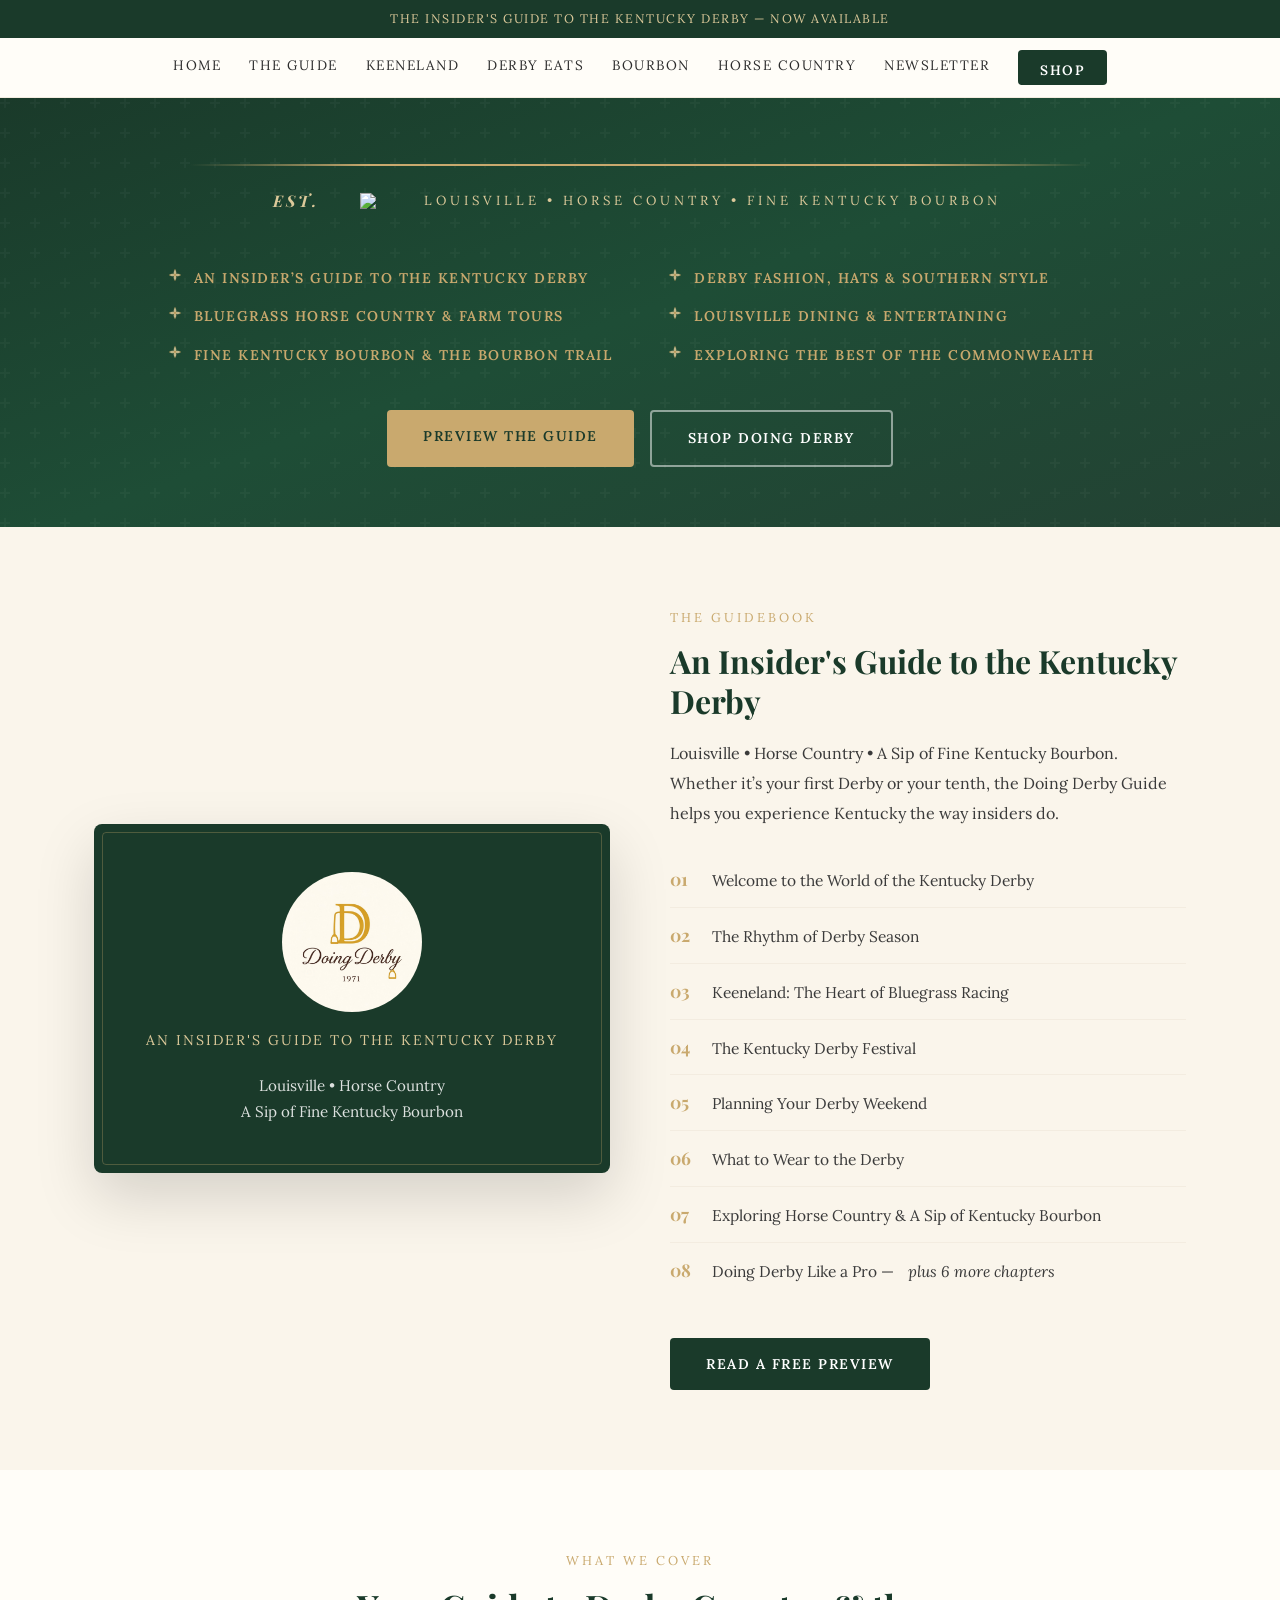
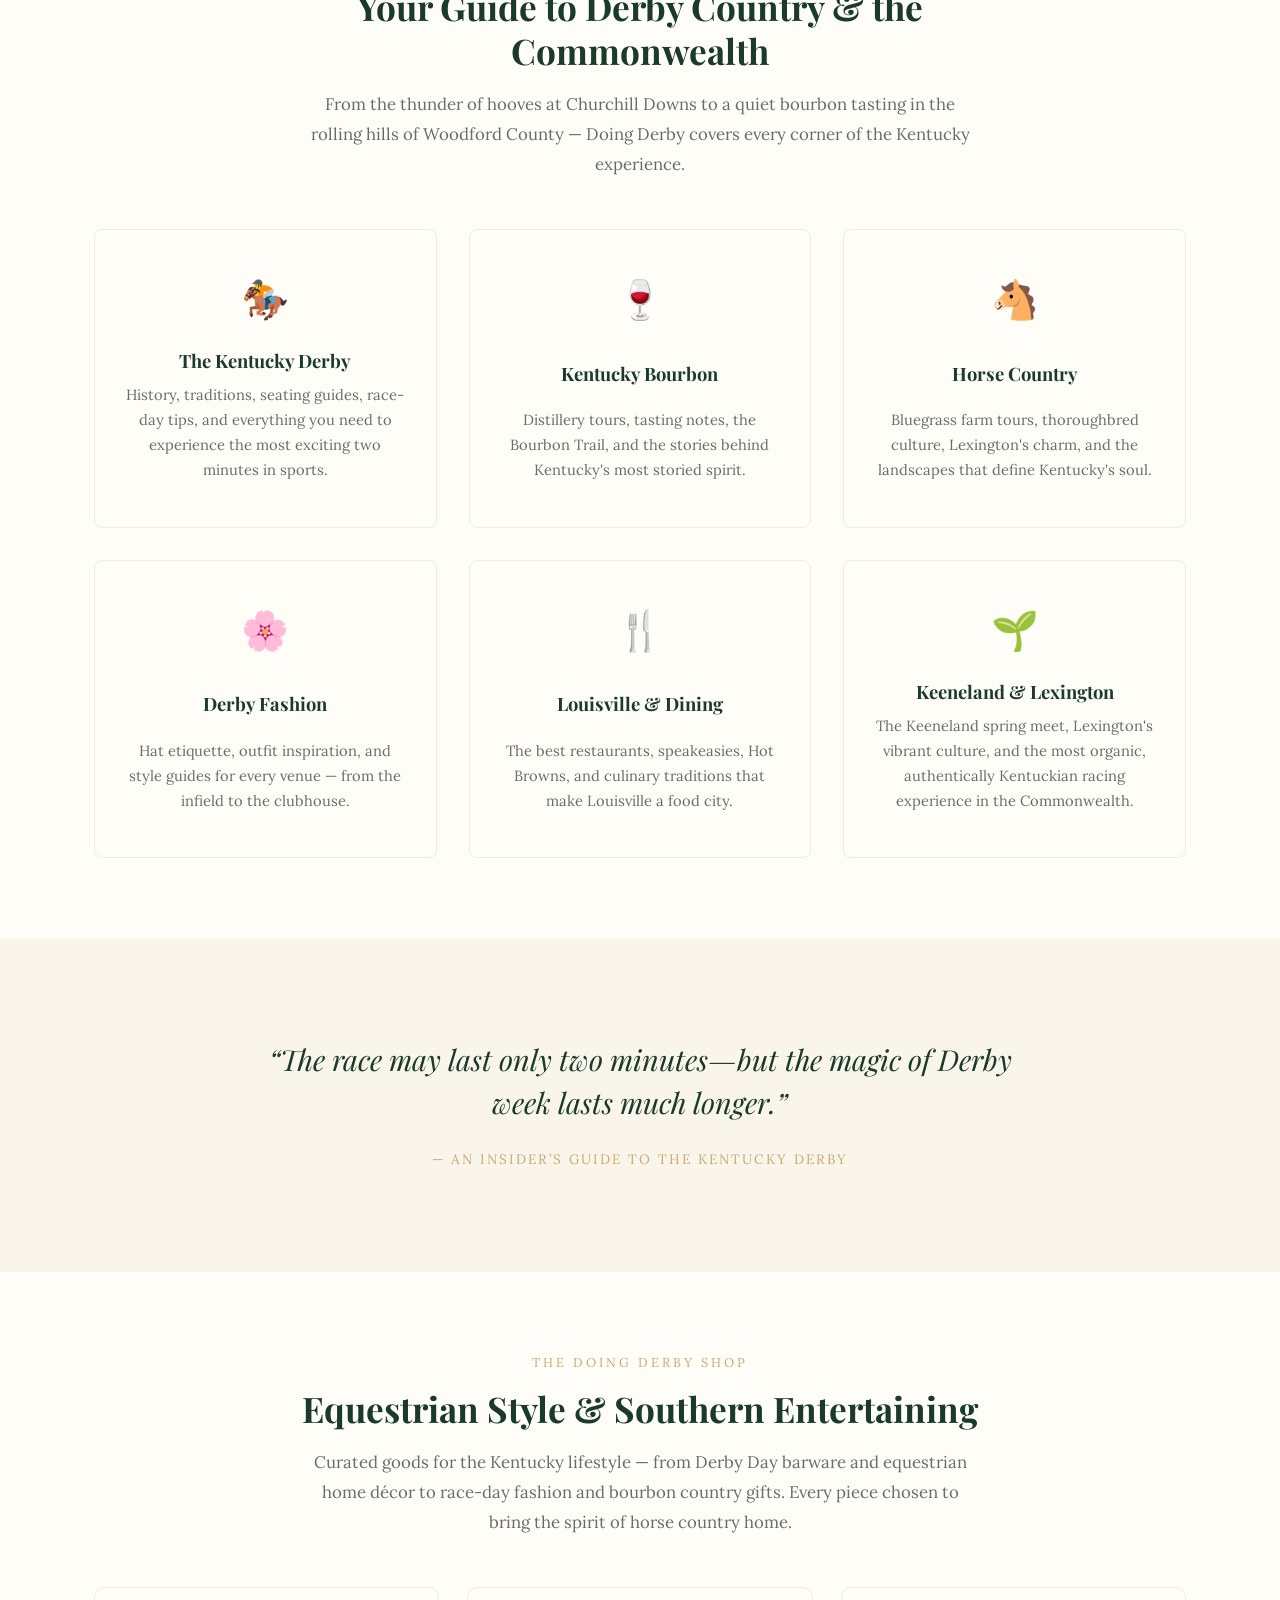
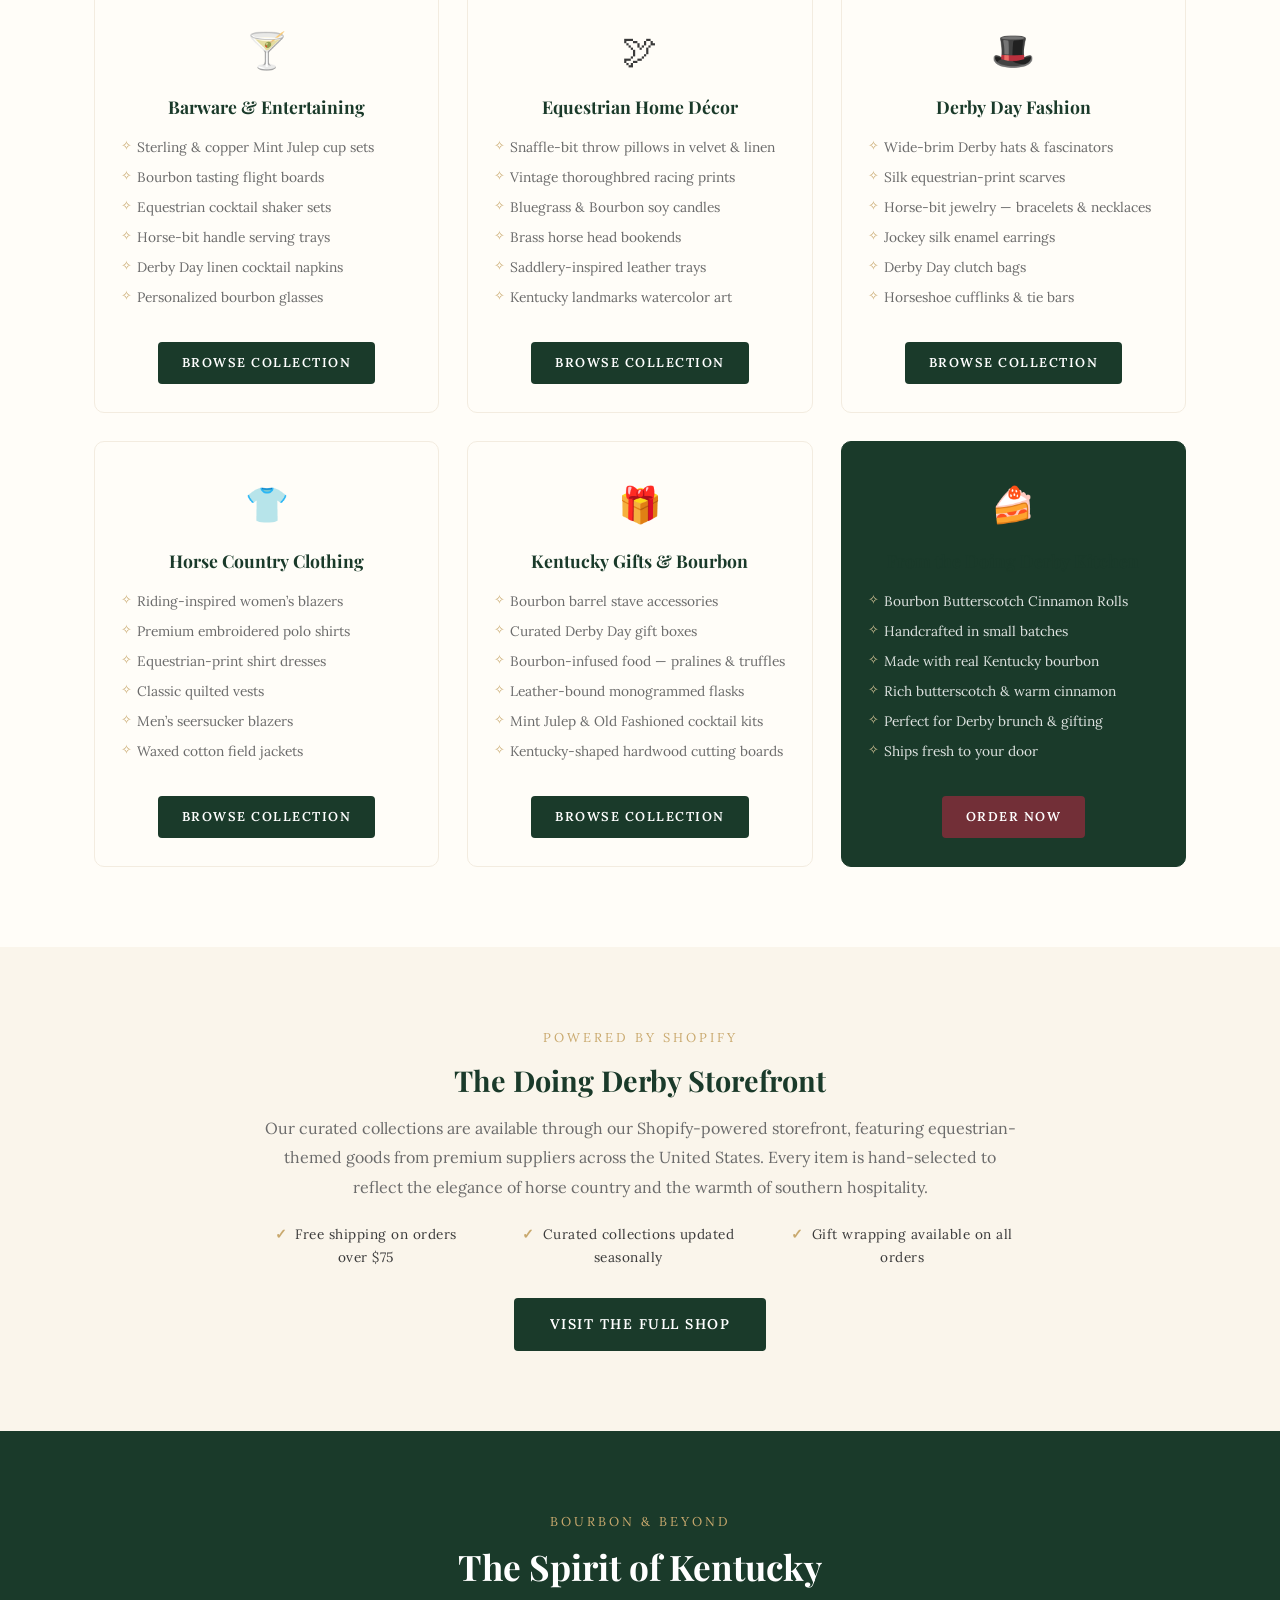
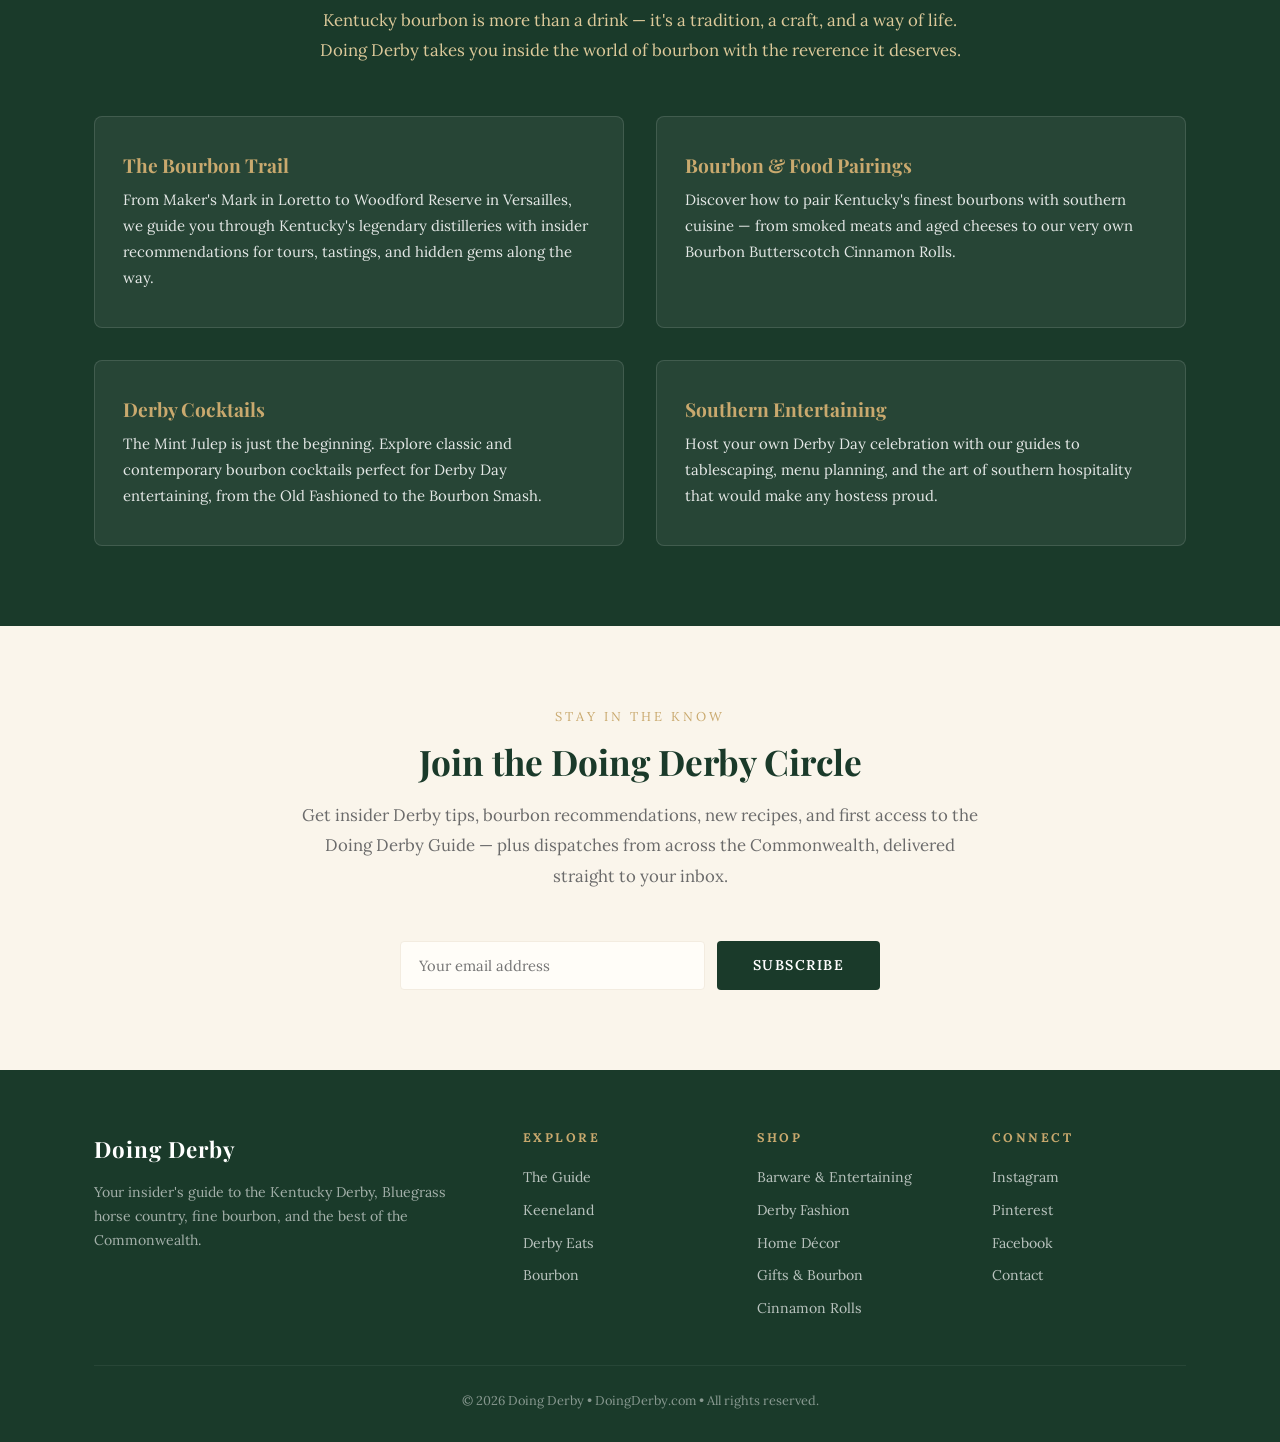
==== commit 802c5085: "Update index.html" ====
--- a/index.html
+++ b/index.html
@@ -46,31 +46,8 @@
         <div class="hero-banner-left">
           <span class="hero-banner-est">Est.</span>
         </div>
-        <div class="hero-banner-center">
-          <div class="dd-monogram" aria-label="DD monogram">
-            <svg viewBox="0 0 100 85" class="dd-monogram-svg" xmlns="http://www.w3.org/2000/svg">
-              <defs>
-                <linearGradient id="ddGold" x1="0%" y1="0%" x2="100%" y2="100%">
-                  <stop offset="0%" style="stop-color:#dcc99a"/>
-                  <stop offset="50%" style="stop-color:#c9a96e"/>
-                  <stop offset="100%" style="stop-color:#dcc99a"/>
-                </linearGradient>
-              </defs>
-              <!-- Large D (back, layered behind) -->
-              <text x="34" y="60" font-family="'Playfair Display', Georgia, serif" font-size="68" font-weight="700" fill="url(#ddGold)" opacity="0.7">D</text>
-              <!-- Small D (front, offset upper-left) -->
-              <text x="10" y="48" font-family="'Playfair Display', Georgia, serif" font-size="52" font-weight="700" fill="url(#ddGold)">D</text>
-              <!-- Stirrup strap -->
-              <line x1="17" y1="50" x2="17" y2="60" stroke="url(#ddGold)" stroke-width="1.5" stroke-linecap="round"/>
-              <!-- Stirrup iron -->
-              <path d="M13,60 L21,60 L22.5,68 L11.5,68 Z" fill="none" stroke="url(#ddGold)" stroke-width="1.5" stroke-linejoin="round"/>
-            </svg>
-          </div>
-          <h1 class="hero-banner-name">Doing Derby</h1>
-        </div>
-        <div class="hero-banner-right">
-          <span class="hero-banner-year">1971</span>
-        </div>
+        <div class="hero-logo-wrap">
+         <img src="images/doing-derby-logo.png alt="Doing Derby logo: class="hero-logo-image">
       </div>
       <div class="hero-banner-rule"></div>
       <div class="hero-banner-subtitle">Louisville &bull; Horse Country &bull; Fine Kentucky Bourbon</div>
@@ -117,7 +94,7 @@
           <li><span class="toc-num">05</span> Planning Your Derby Weekend</li>
           <li><span class="toc-num">06</span> What to Wear to the Derby</li>
           <li><span class="toc-num">07</span> Exploring Horse Country &amp; A Sip of Kentucky Bourbon</li>
-          <li><span class="toc-num">08</span> Doing Derby Like a Local &mdash; <em>plus 6 more chapters</em></li>
+          <li><span class="toc-num">08</span> Doing Derby Like a Pro &mdash; <em>plus 6 more chapters</em></li>
         </ul>
         <a href="guide.html" class="btn btn-hunter">Read a Free Preview</a>
       </div>
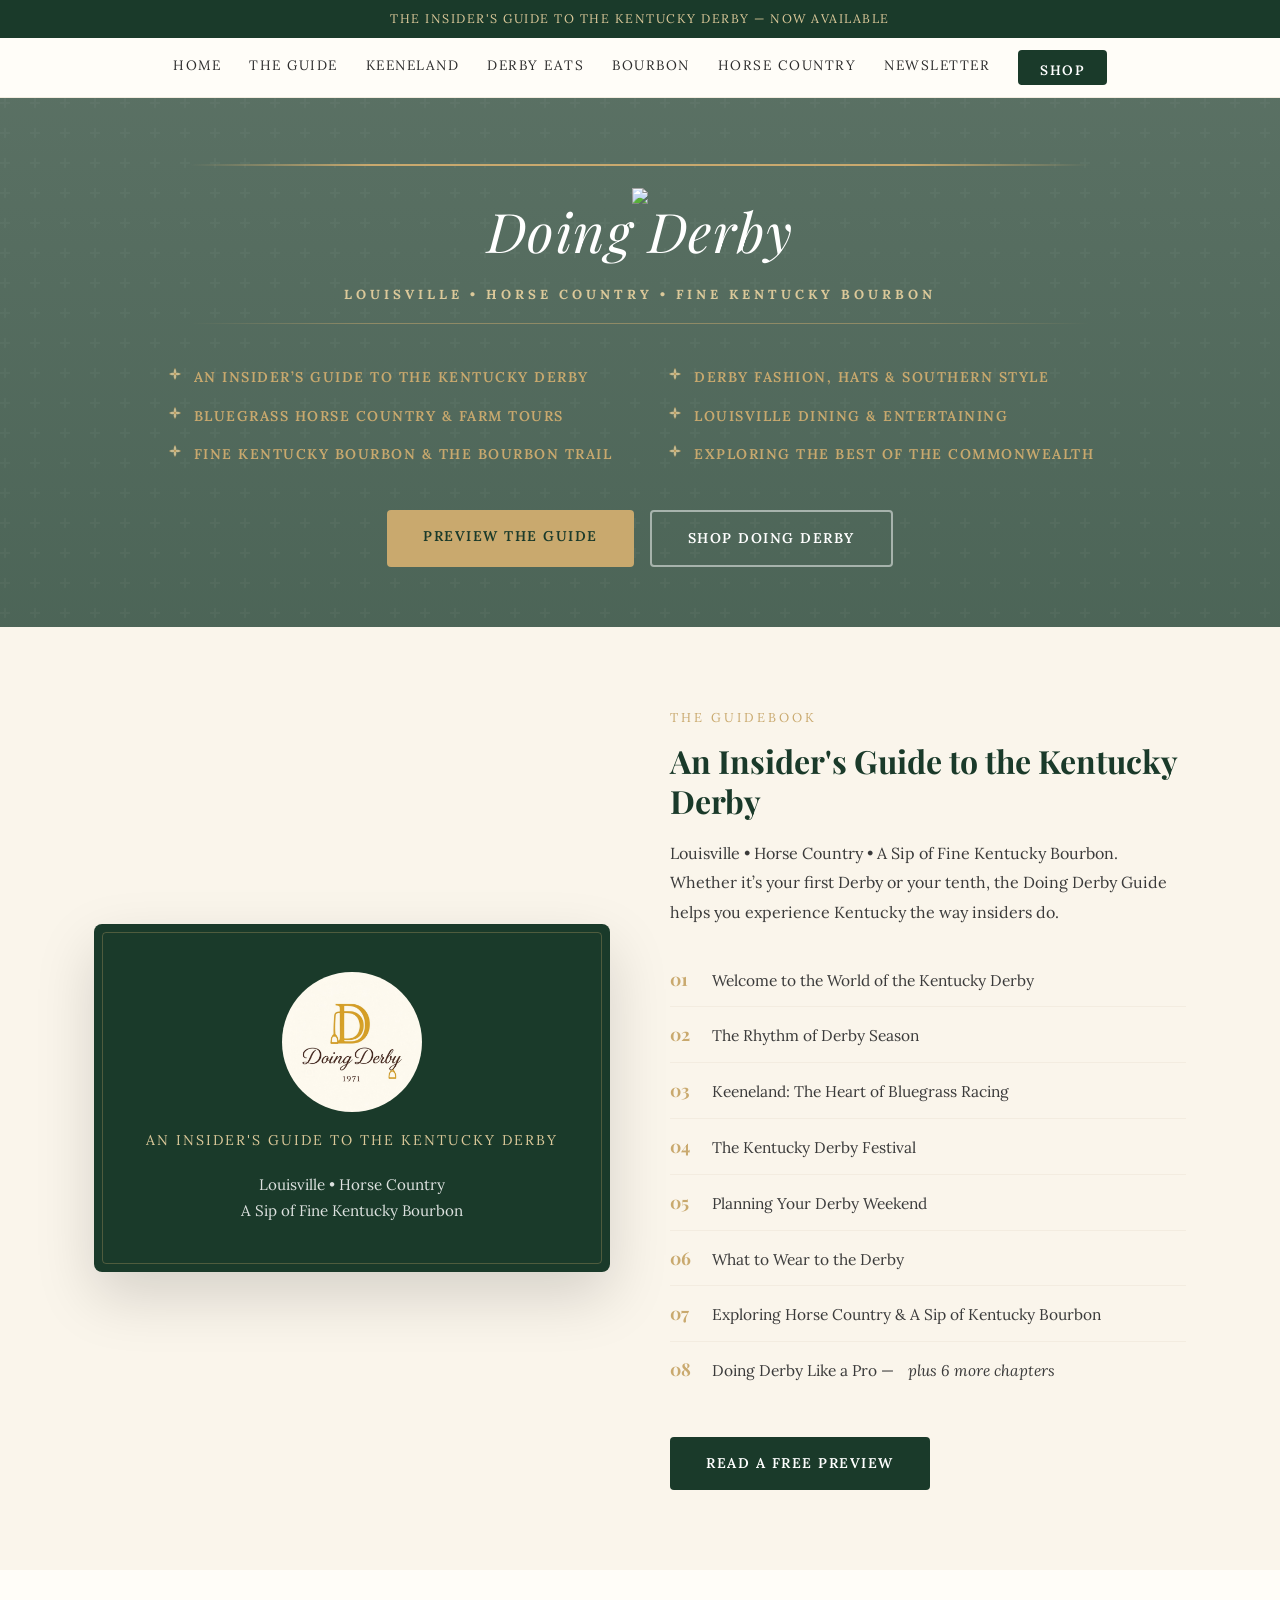
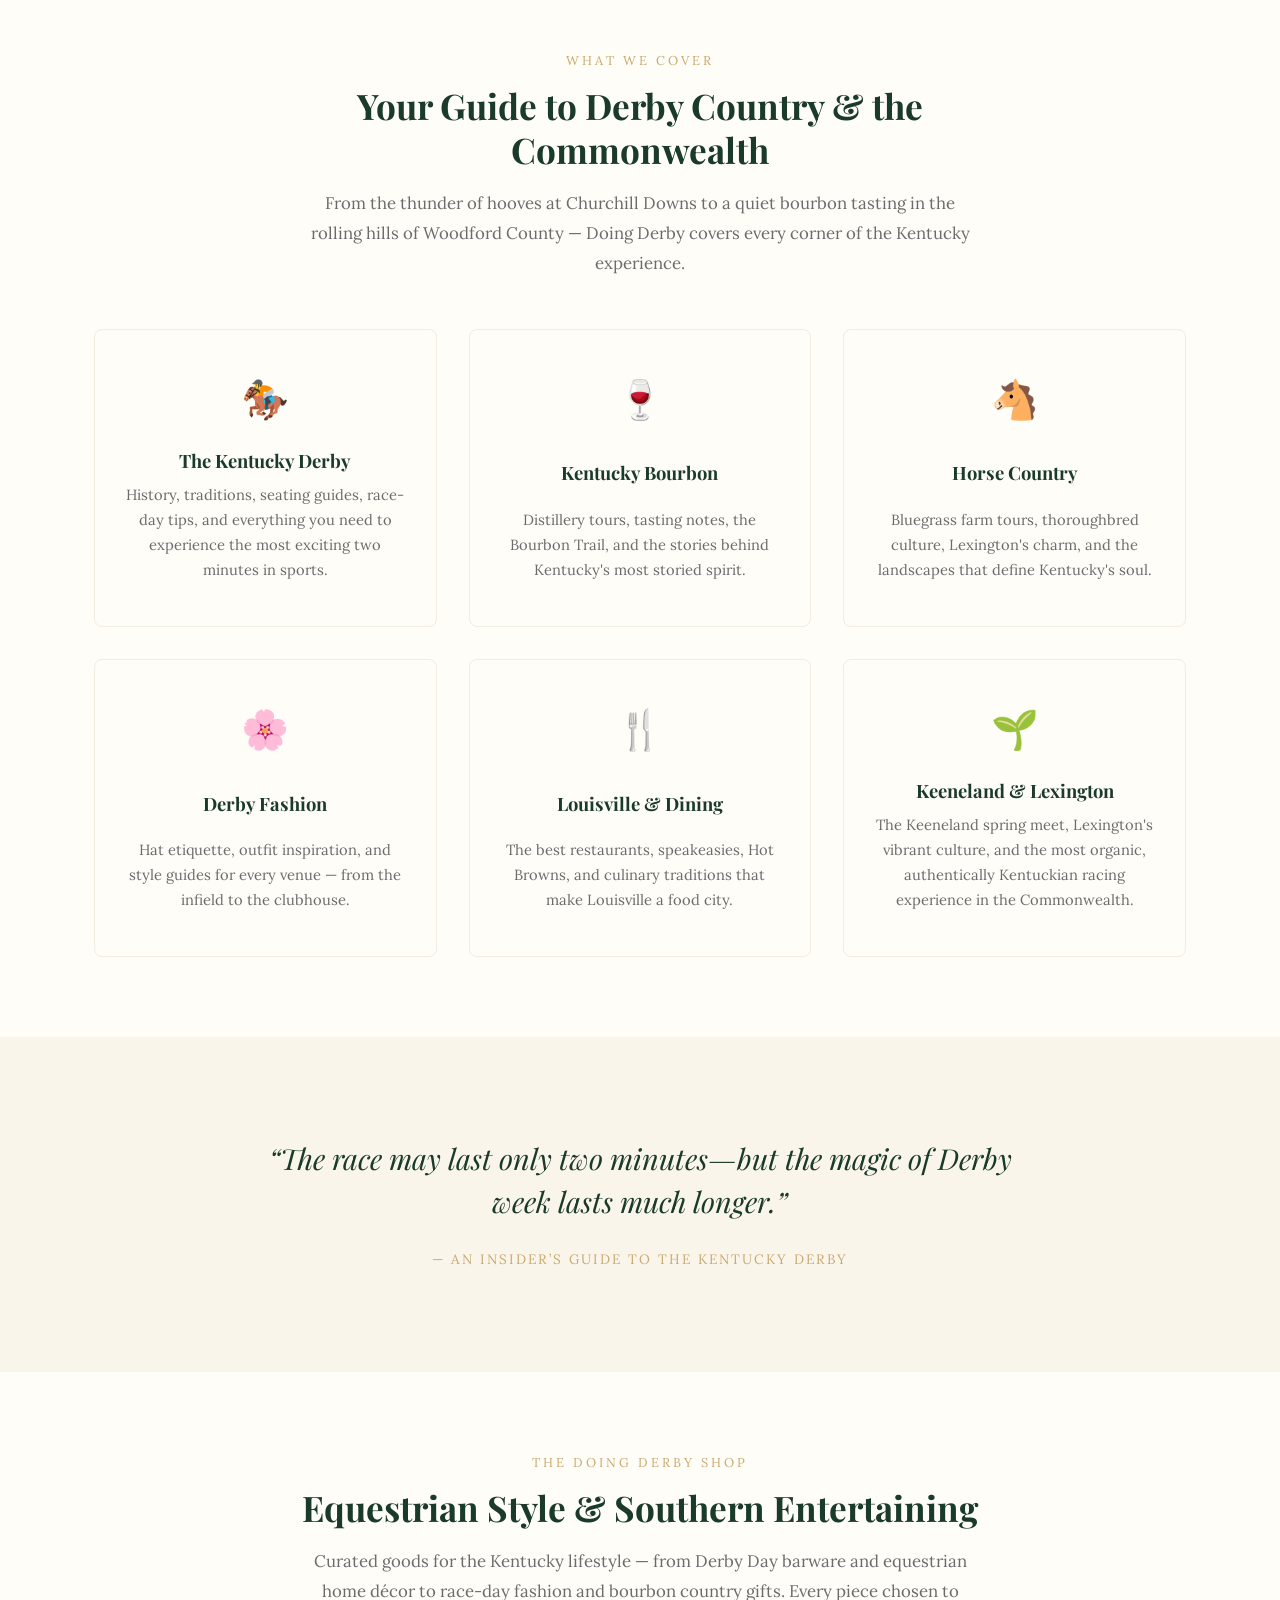
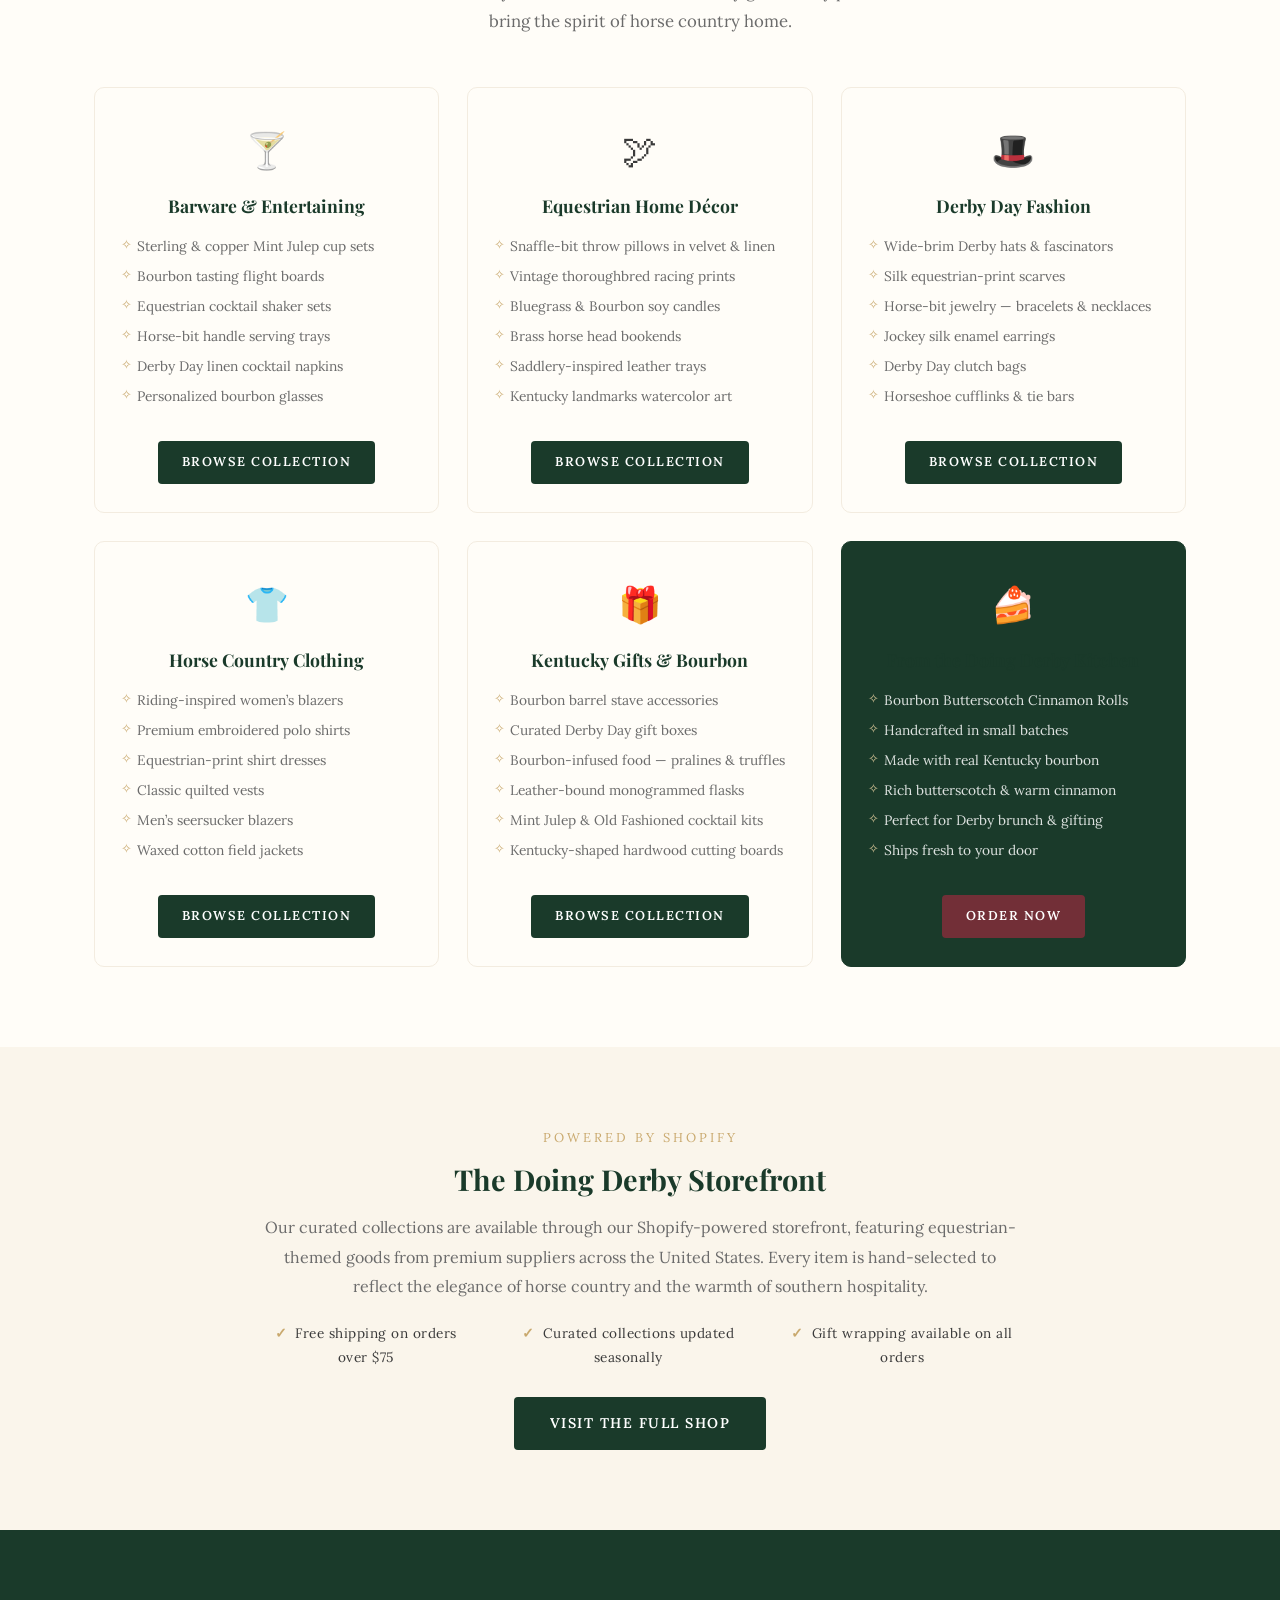
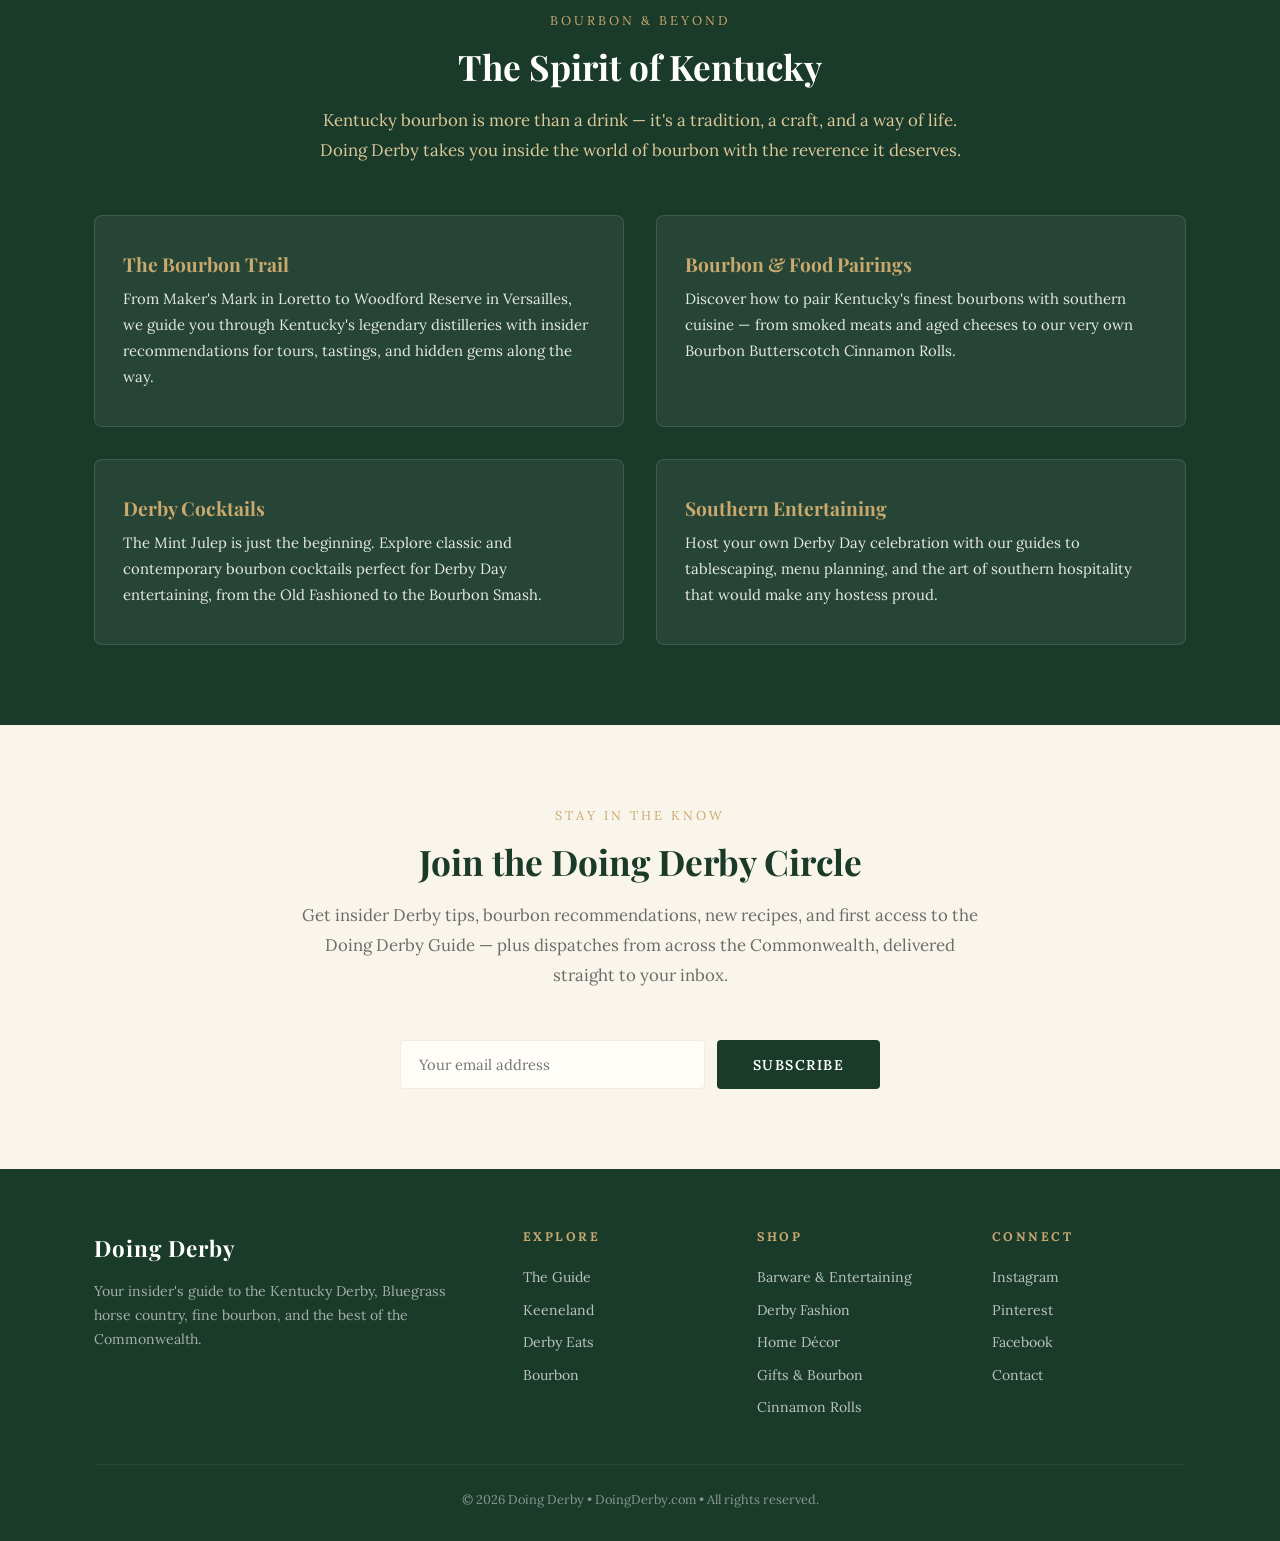
==== commit a89a3f53: "Update index.html" ====
--- a/index.html
+++ b/index.html
@@ -43,14 +43,15 @@
     <div class="hero-banner-inner">
       <div class="hero-banner-rule"></div>
       <div class="hero-banner-content">
-        <div class="hero-banner-left">
-          <span class="hero-banner-est">Est.</span>
-        </div>
-        <div class="hero-logo-wrap">
-         <img src="images/doing-derby-logo.png alt="Doing Derby logo: class="hero-logo-image">
-      </div>
-      <div class="hero-banner-rule"></div>
-      <div class="hero-banner-subtitle">Louisville &bull; Horse Country &bull; Fine Kentucky Bourbon</div>
+  </div>
+        <div class="hero-banner-center">
+          <div class="hero-logo-wrap">
+         <img src="HeroHorsePhoto.png alt="Doing Derby logo: class="hero-logo-image">
+      </div>
+          <h1 class="hero-banner-name">Doing Derby<h1>
+          </div>
+      <div class="hero-banner-right">      
+            <div class="hero-banner-subtitle">Louisville &bull; Horse Country &bull; Fine Kentucky Bourbon</div>
       <div class="hero-banner-rule hero-banner-rule--thin"></div>
     </div>
   </div>
--- a/styles.css
+++ b/styles.css
@@ -163,7 +163,8 @@
 
 /* ─── Hero ─── */
 .hero {
-  background: linear-gradient(160deg, var(--hunter) 0%, #1e4d36 50%, var(--emerald) 100%);
+  background: linear-gradient(rgba(26,58,42,.72), rgba(26,58,42,.78)),
+  url("images/HeroHorsePhoto.png") center top / cover no-repeat;;
   color: #fff;
   text-align: center;
   padding: 60px 0;
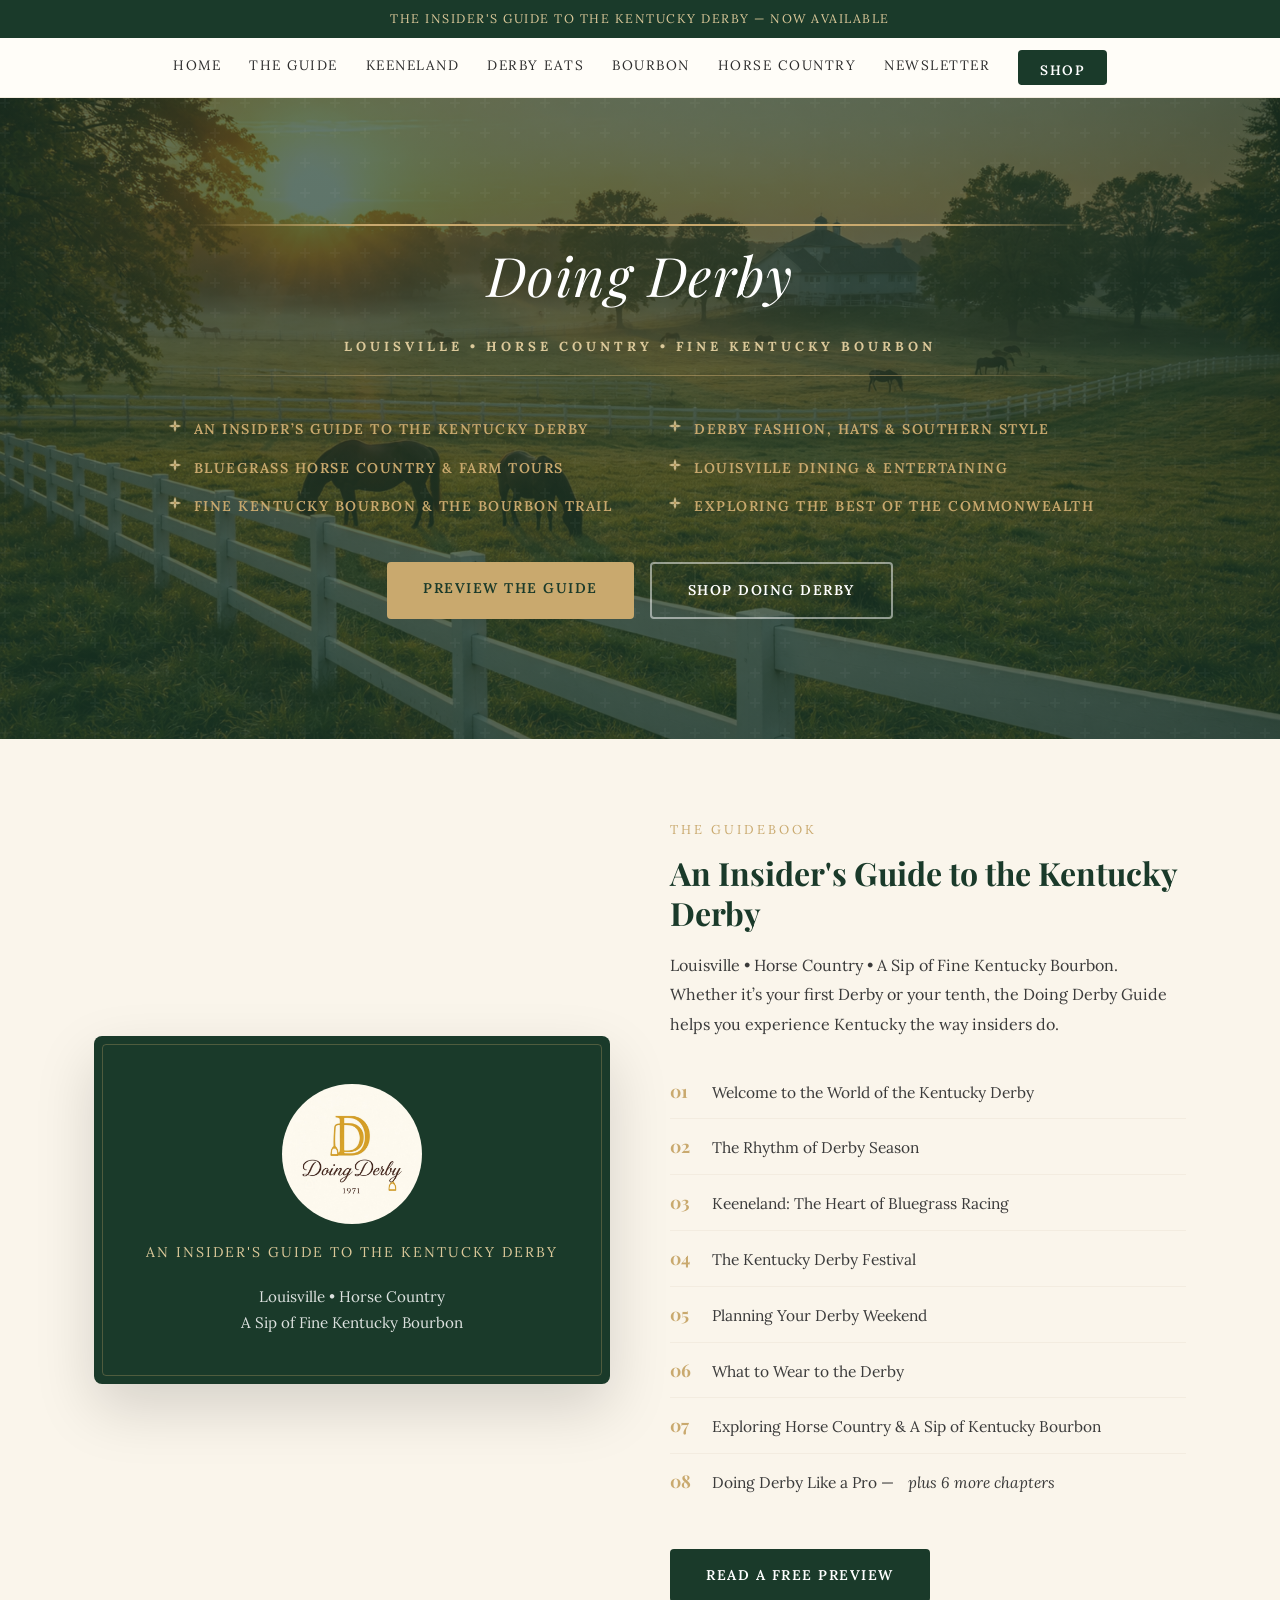
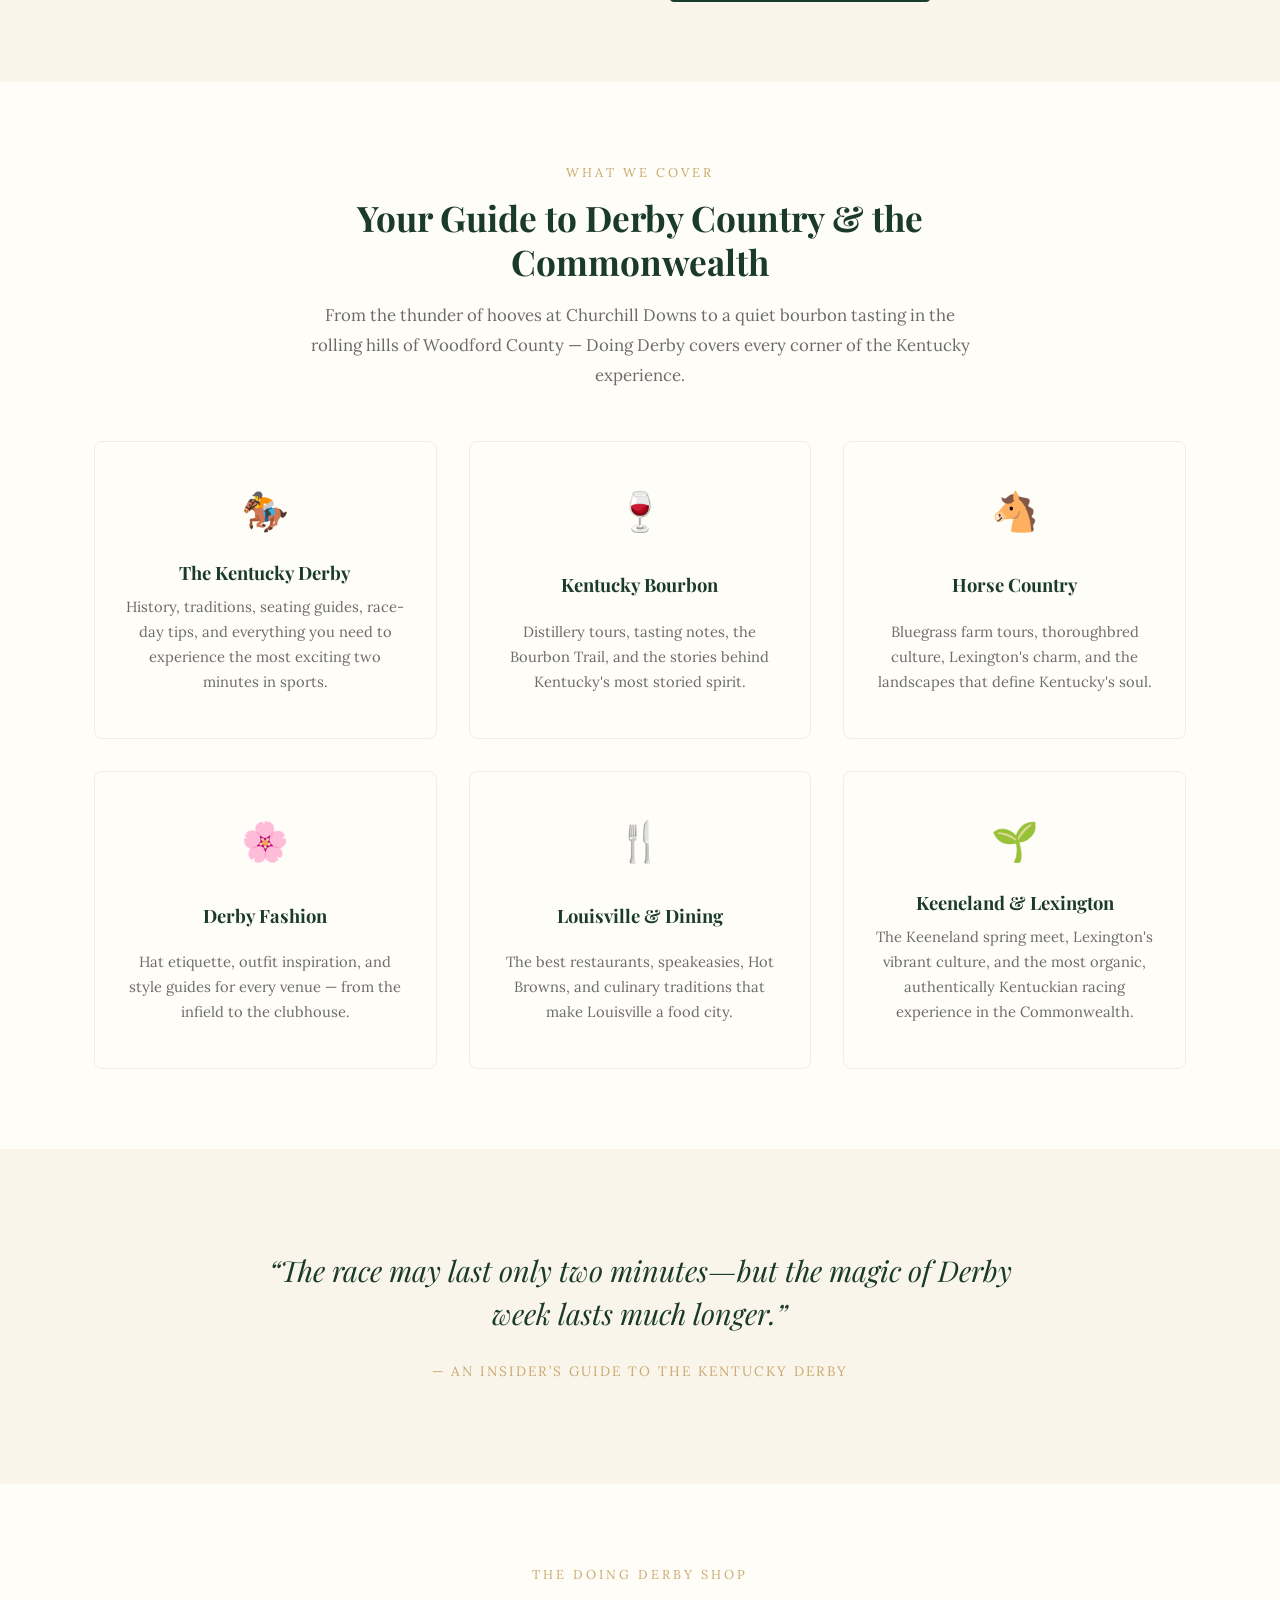
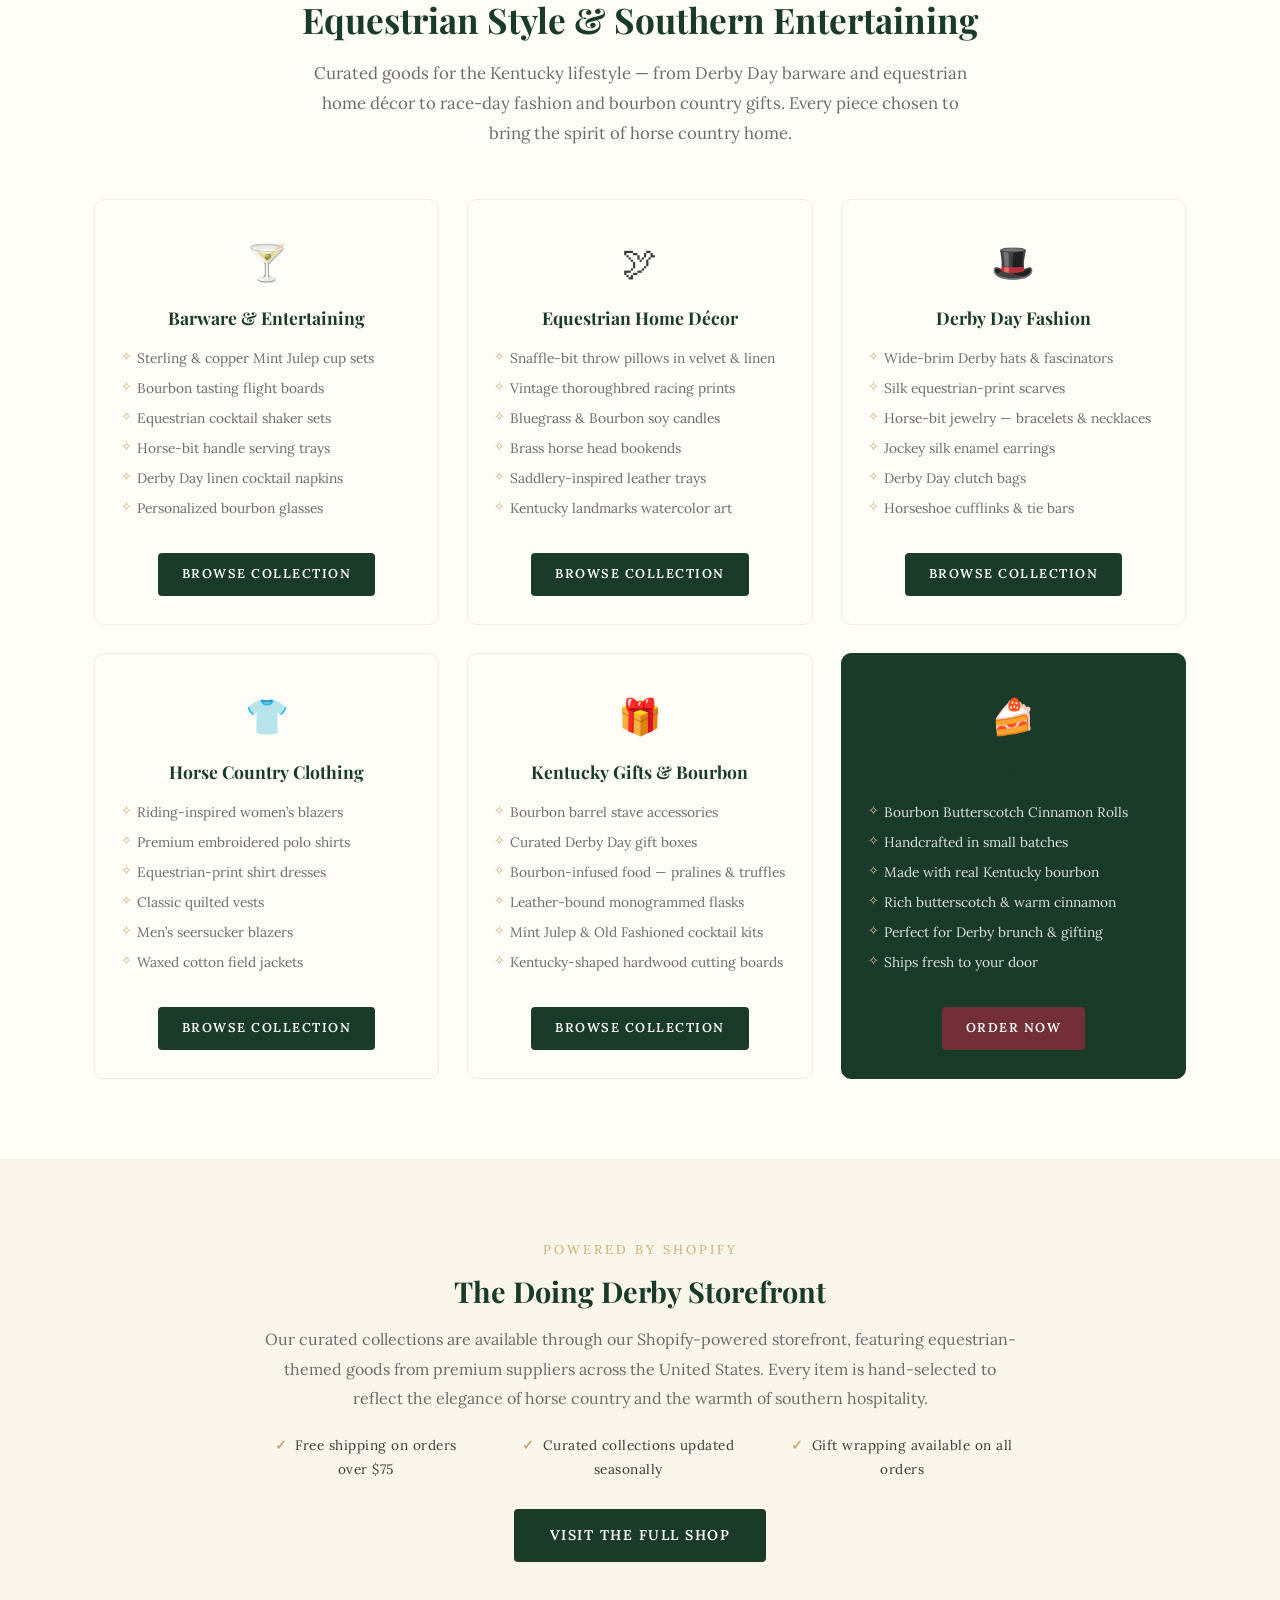
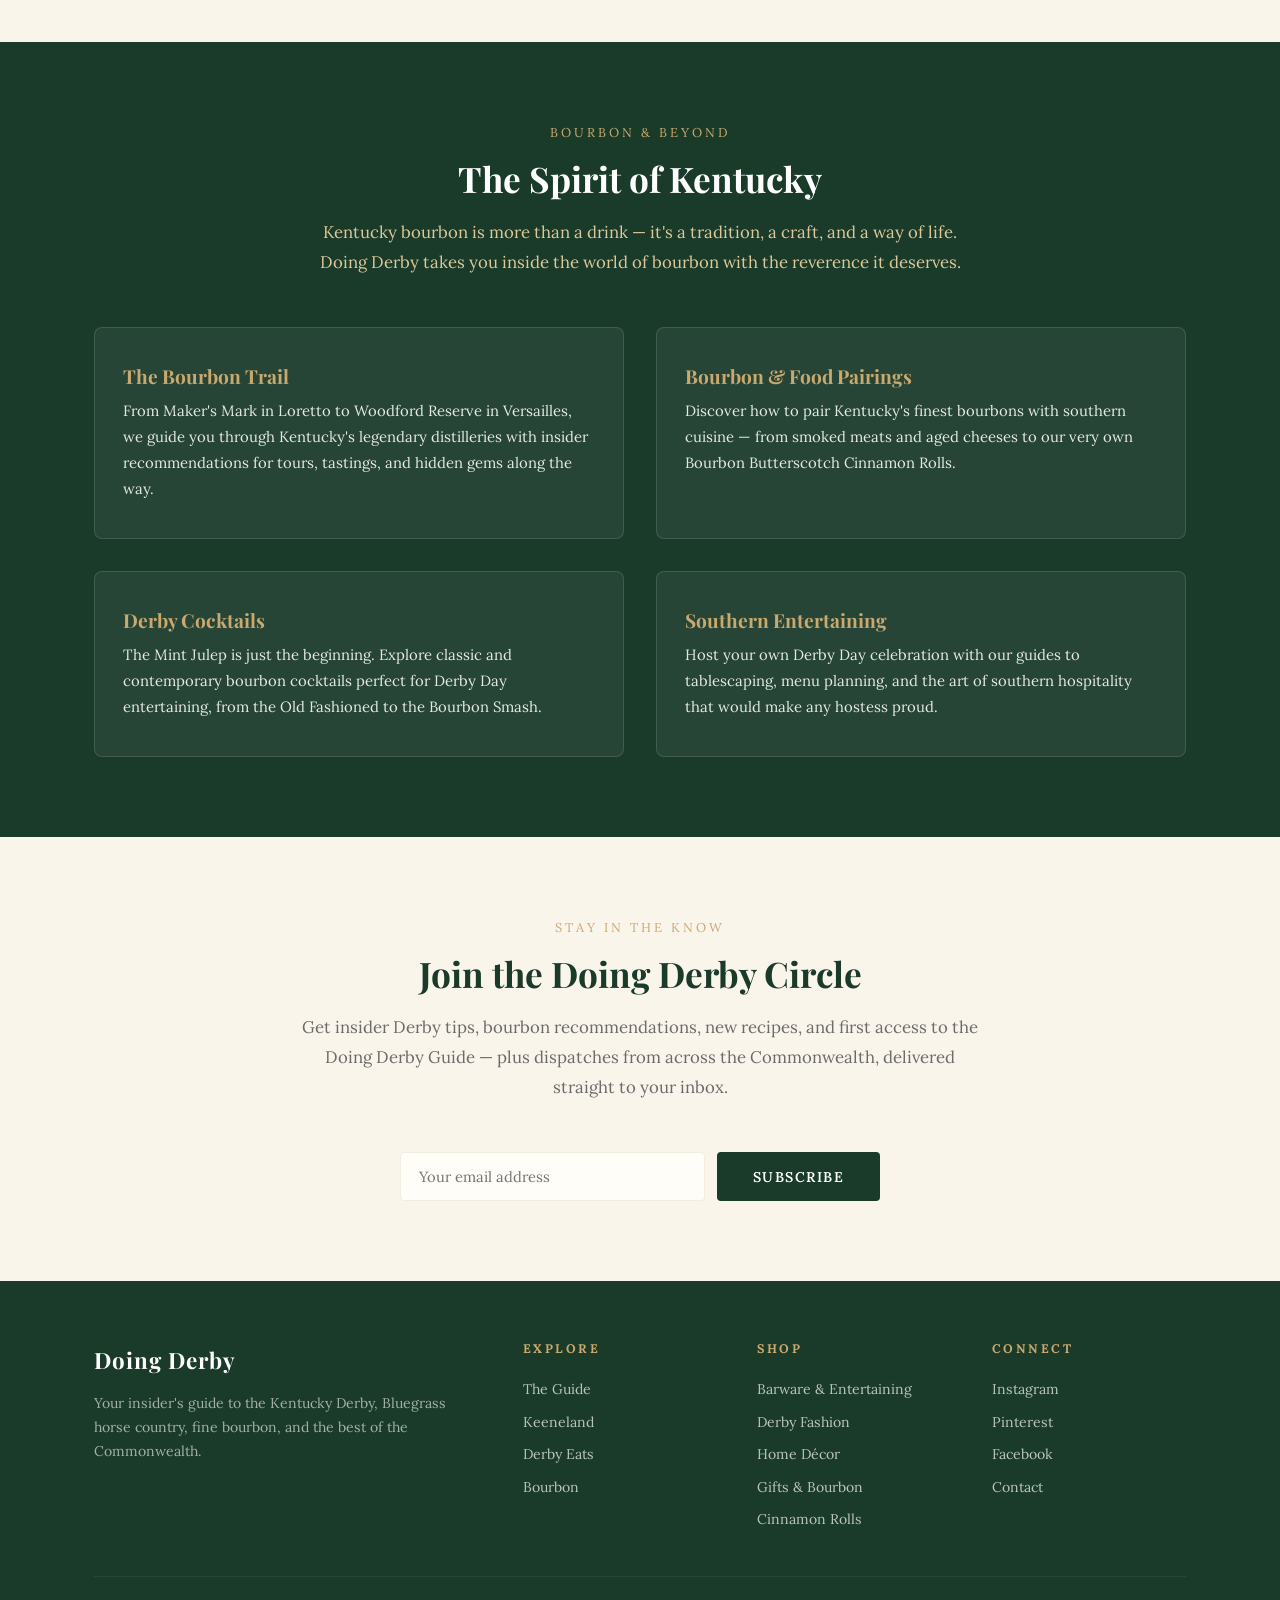
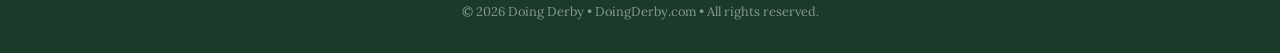
==== commit cdb5ba9c: "Update index.html" ====
--- a/index.html
+++ b/index.html
@@ -44,10 +44,7 @@
       <div class="hero-banner-rule"></div>
       <div class="hero-banner-content">
   </div>
-        <div class="hero-banner-center">
-          <div class="hero-logo-wrap">
-         <img src="HeroHorsePhoto.png alt="Doing Derby logo: class="hero-logo-image">
-      </div>
+        <div class="hero-banner-center">          
           <h1 class="hero-banner-name">Doing Derby<h1>
           </div>
       <div class="hero-banner-right">      
--- a/styles.css
+++ b/styles.css
@@ -163,11 +163,12 @@
 
 /* ─── Hero ─── */
 .hero {
-  background: linear-gradient(rgba(26,58,42,.72), rgba(26,58,42,.78)),
-  url("images/HeroHorsePhoto.png") center top / cover no-repeat;;
+  background: 
+    linear-gradient(rgba(26,58,42,.68), rgba(26,58,42,.74)),
+    url("HeroHorsePhoto.png") center center / cover no-repeat;
   color: #fff;
   text-align: center;
-  padding: 60px 0;
+  padding: 120px 0;
   position: relative;
   overflow: hidden;
 }
@@ -254,7 +255,7 @@
   gap: 0;
 }
 .dd-monogram-svg {
-  width: 120px;
+  width: 110px;
   height: 102px;
   display: block;
   margin: 0 auto;
@@ -288,6 +289,23 @@
   color: var(--gold-light);
   padding: 10px 0;
 }
+/* Hero logo styling */
+.hero-banner-center {
+  display:flex;
+  flex-direction:column;
+  align-items:center;
+  gap:8px;
+}
+
+.hero-logo-image{
+  width:220px;
+  max-width:100%;
+  height:auto;
+  display:block;
+  margin:0 auto 10px;
+  filter:drop-shadow(0 4px 10px rgba(0,0,0,.18));
+}
+
 
 /* Hero centered layout */
 .hero-centered {
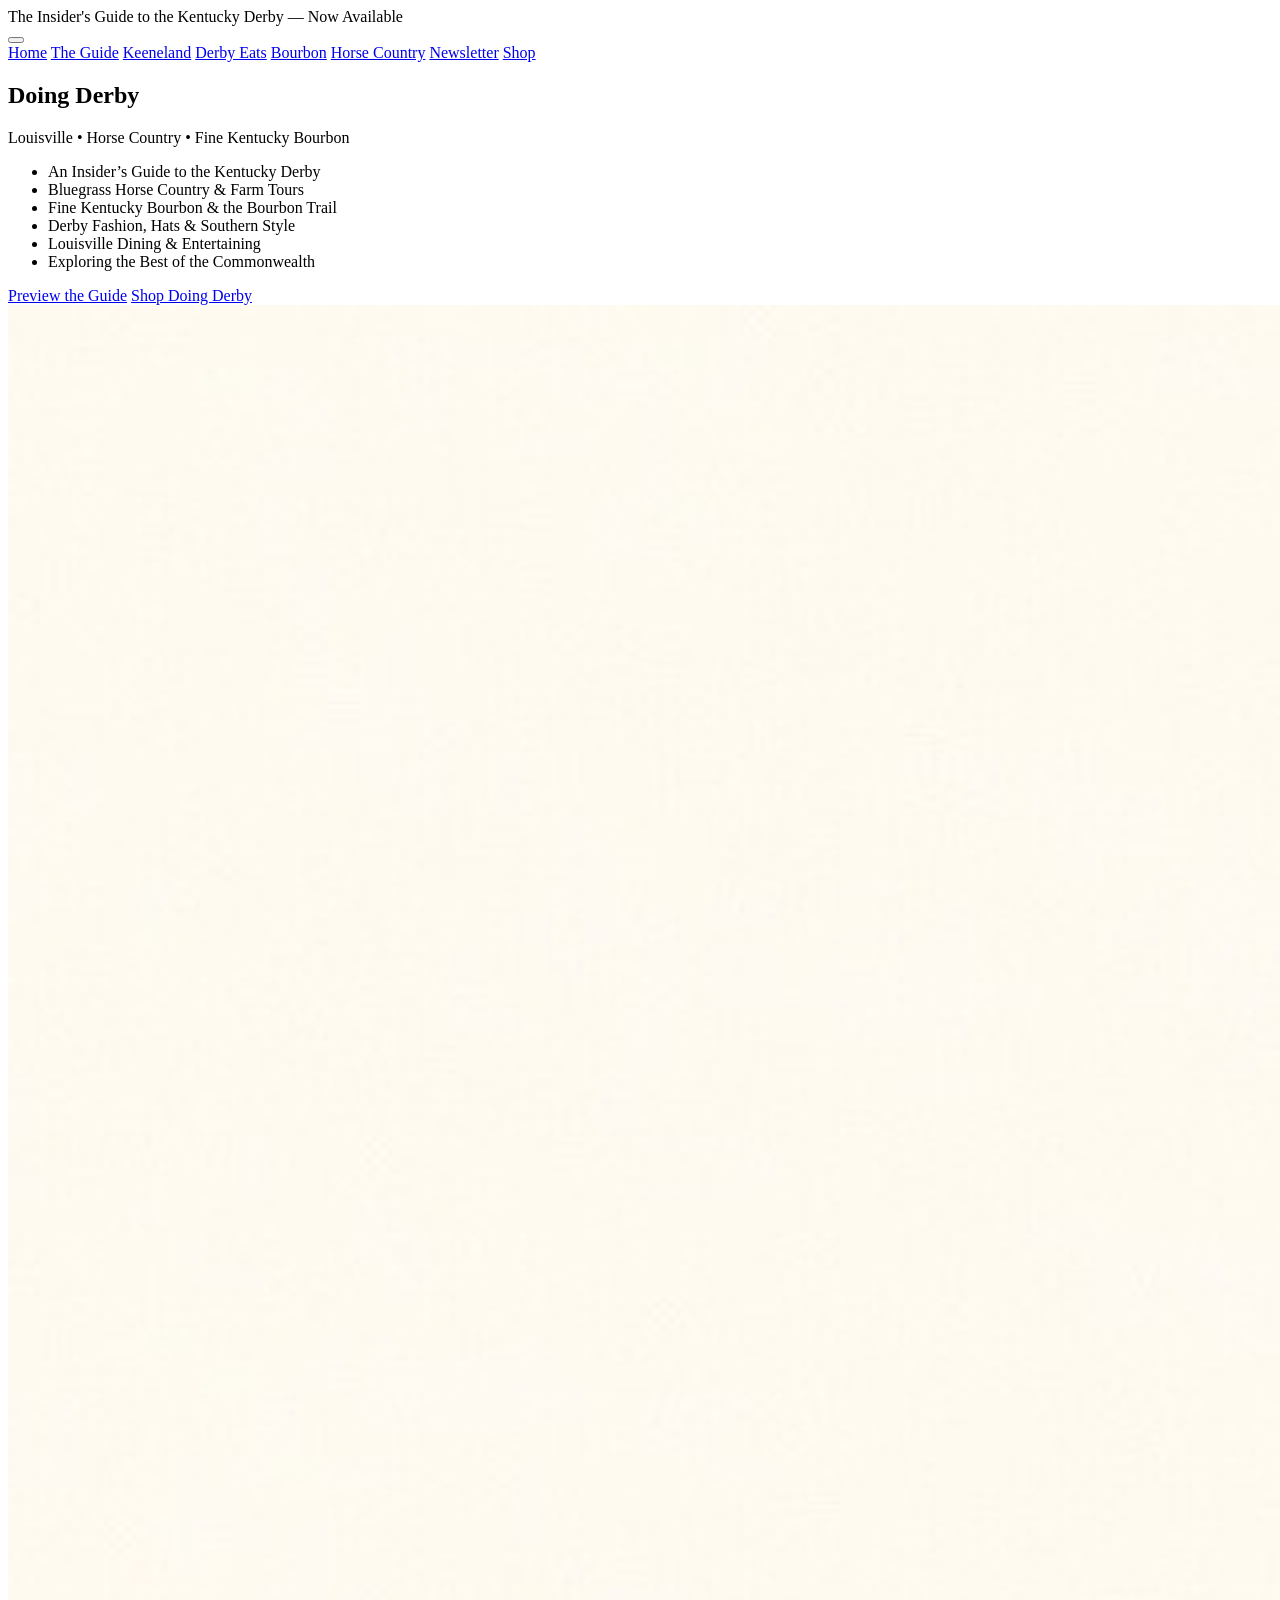
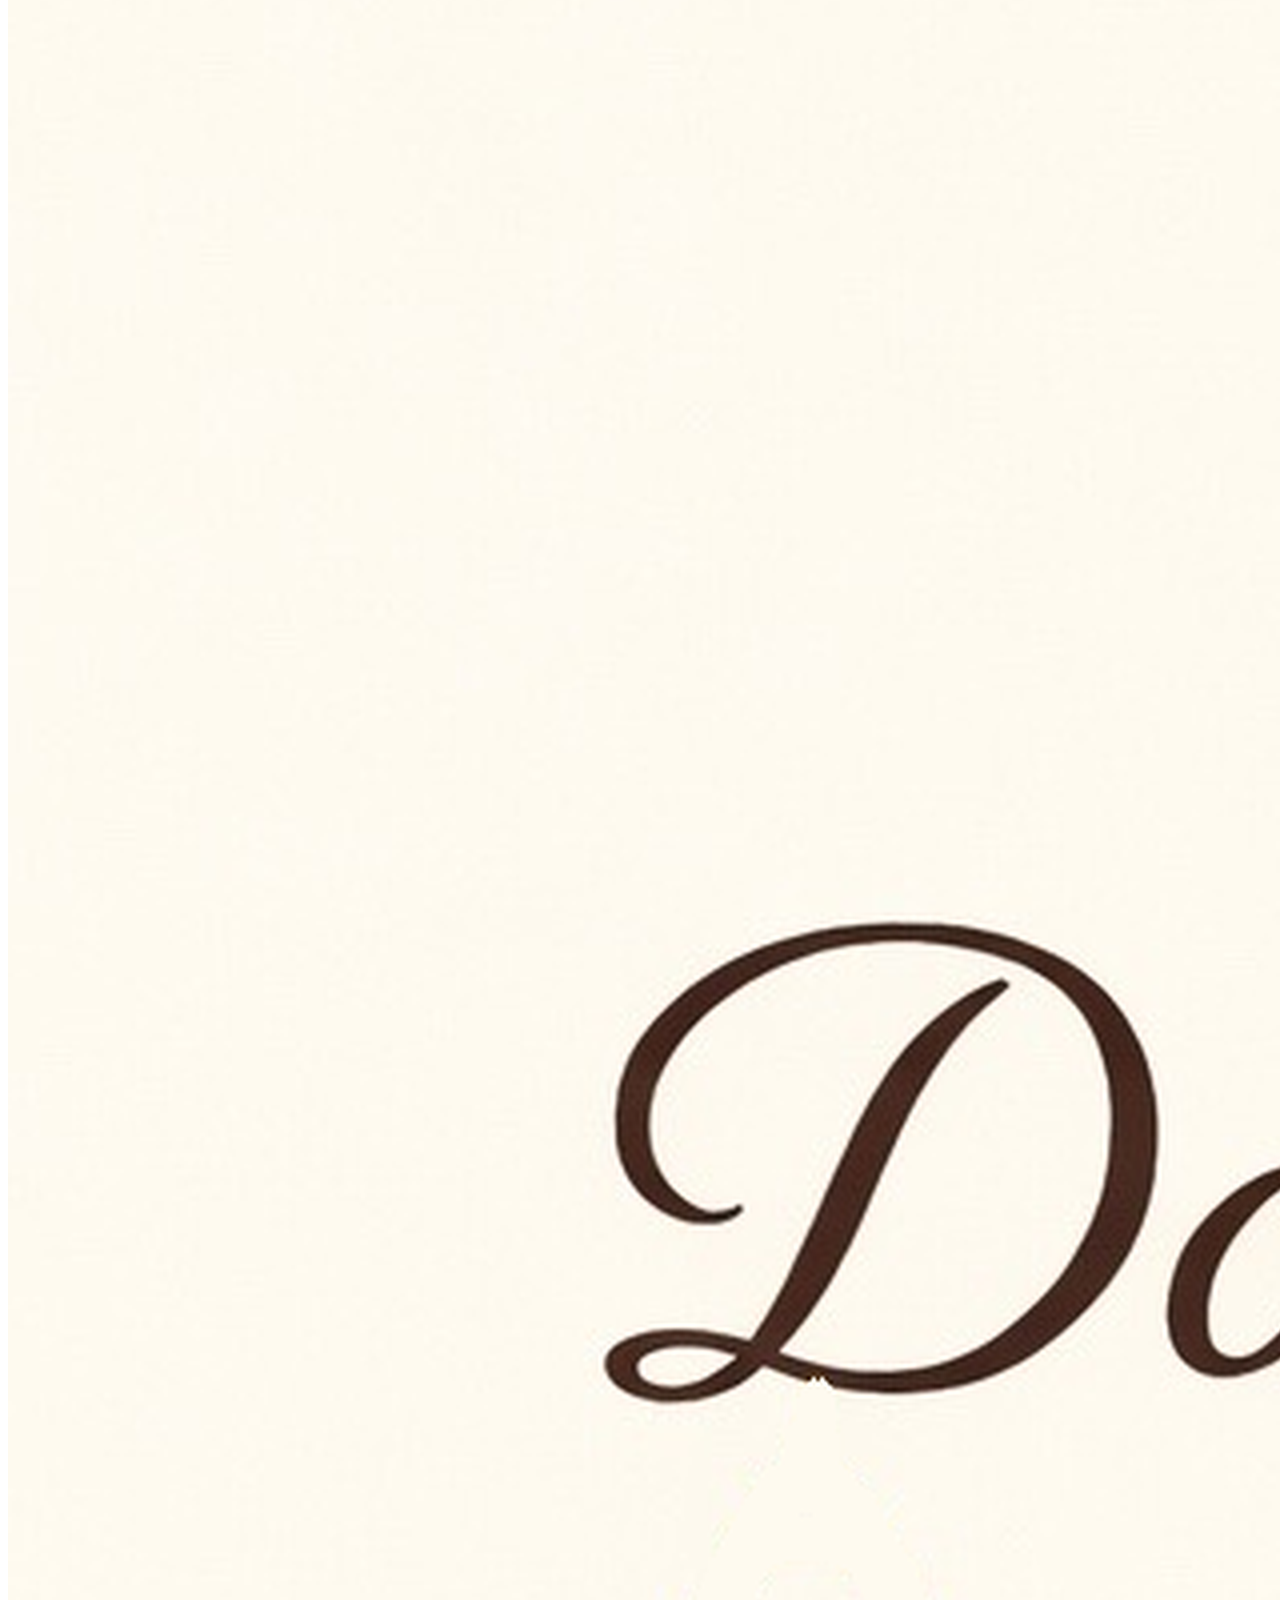
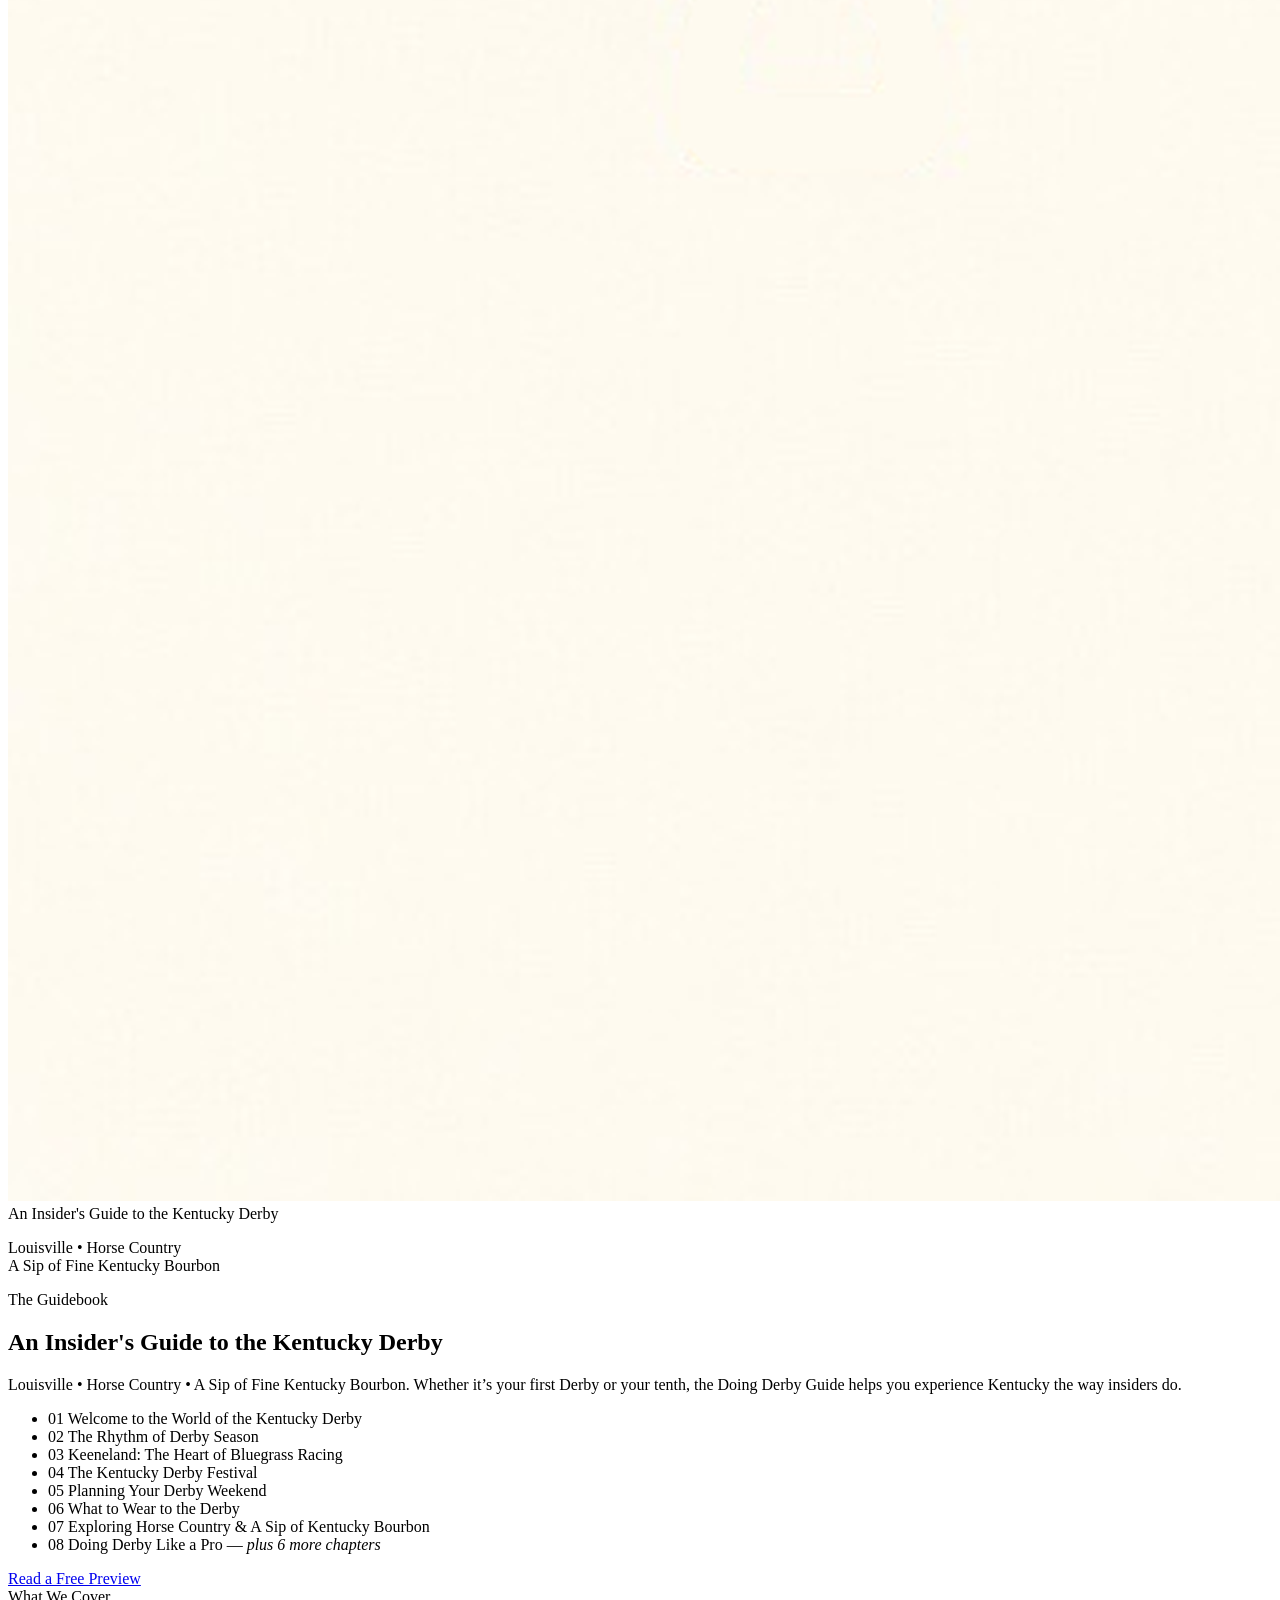
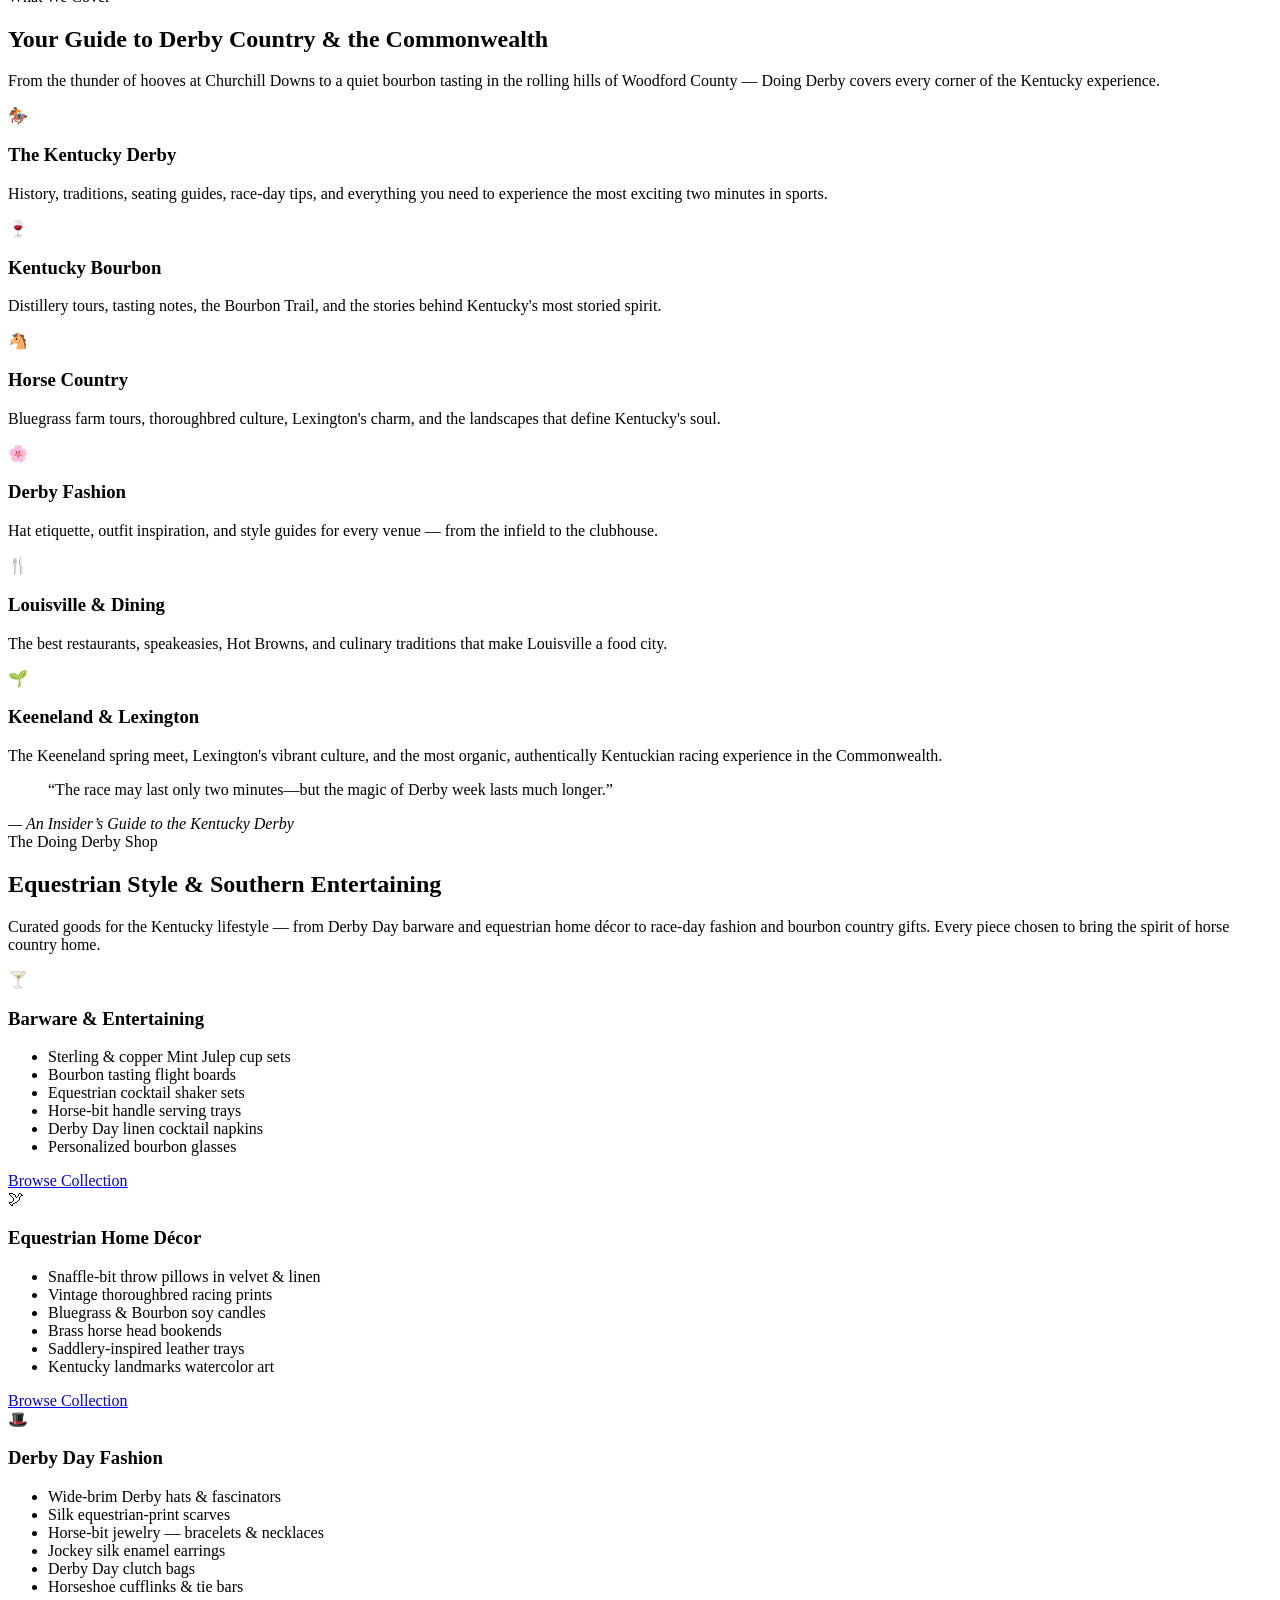
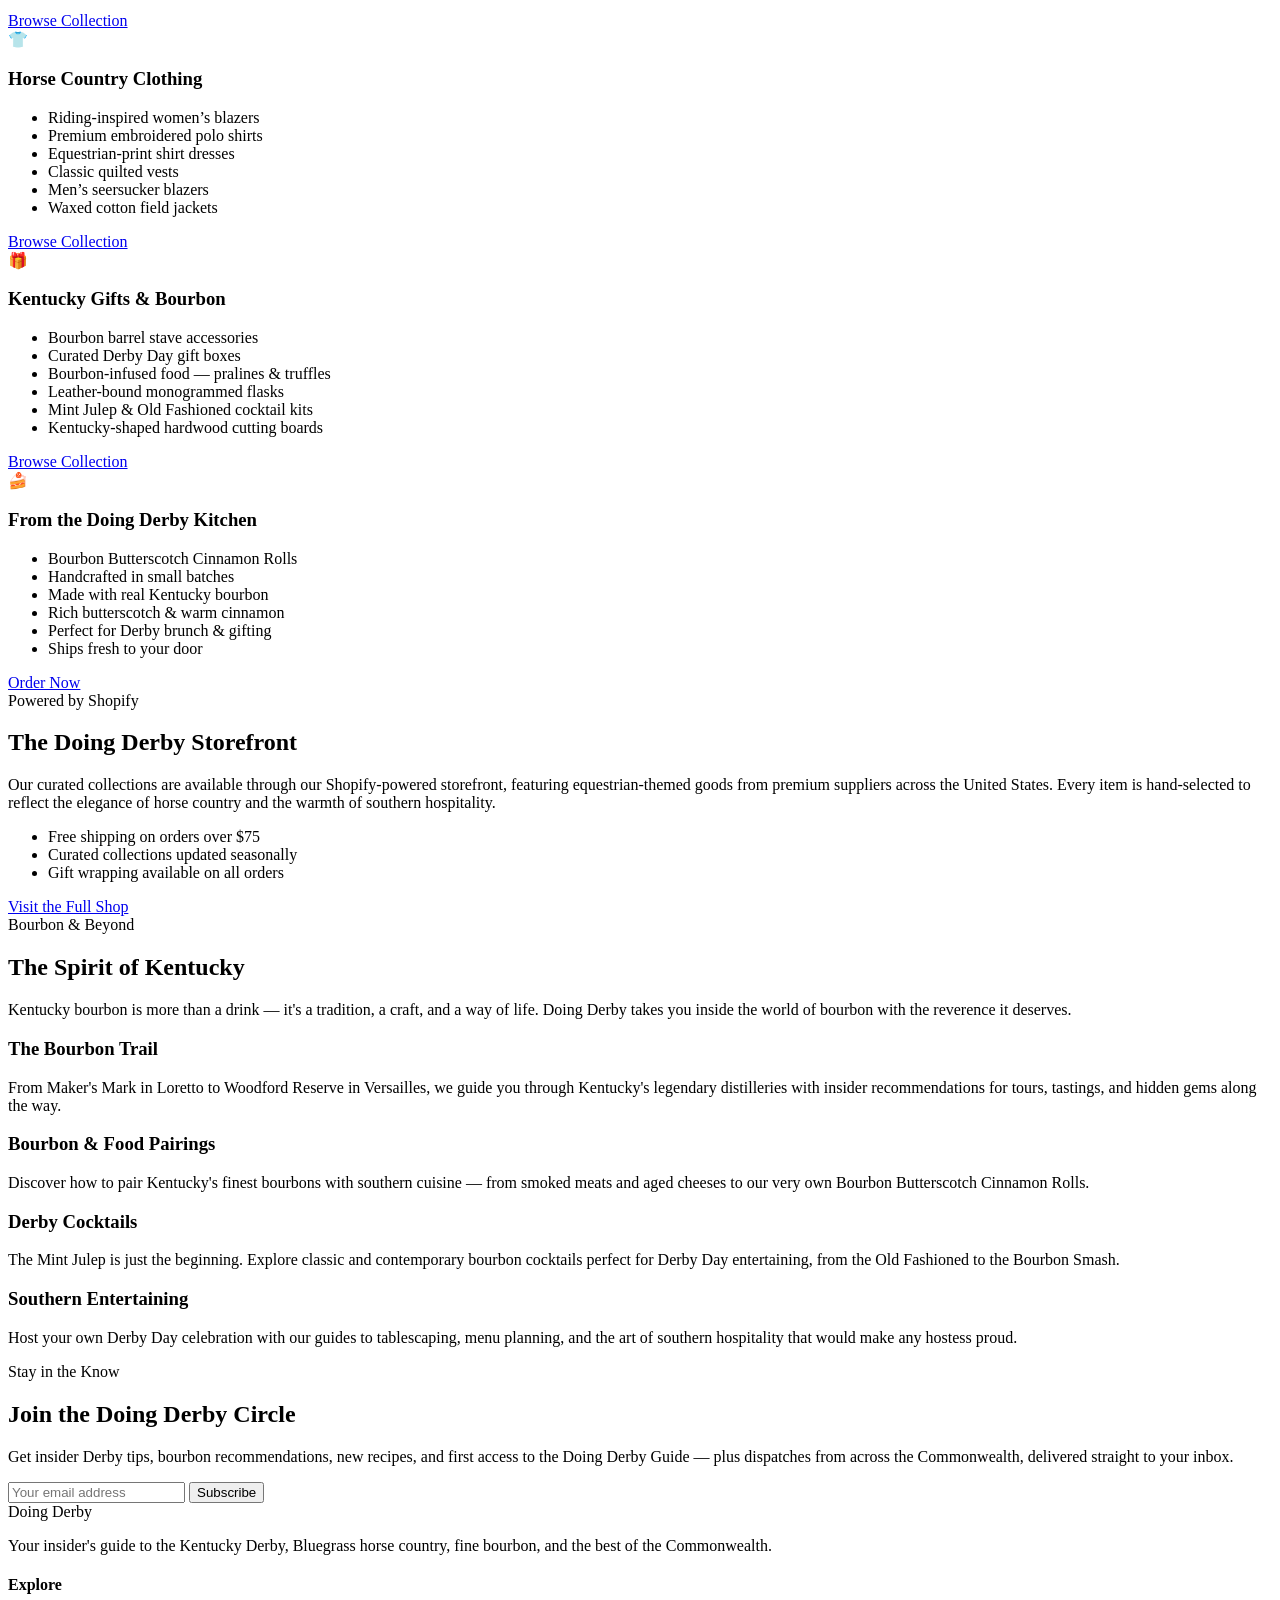
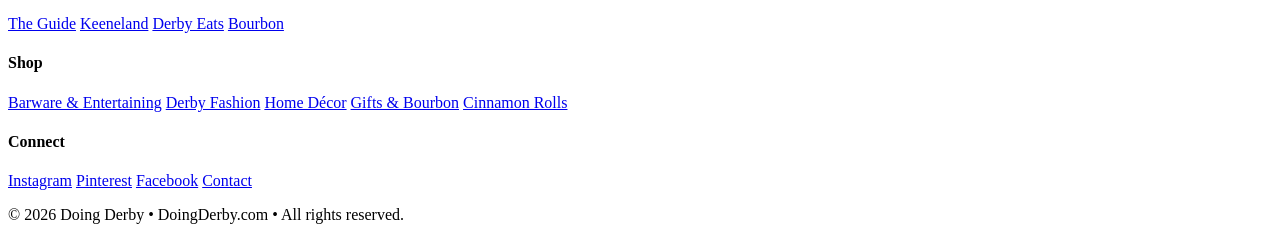
==== commit 178c8875: "Update index.html" ====
--- a/index.html
+++ b/index.html
@@ -7,9 +7,7 @@
   <meta name="description" content="Doing Derby is your authority on the Kentucky Derby, Louisville, Bluegrass Horse Country, Fine Bourbon, Keeneland Race Course, and exploring the best of the Commonwealth of Kentucky.">
   <link rel="preconnect" href="https://fonts.googleapis.com">
   <link rel="preconnect" href="https://fonts.gstatic.com" crossorigin>
-  <link href="https://fonts.googleapis.com/css2?family=Playfair+Display:ital,wght@0,400;0,700;1,400&family=Lora:ital,wght@0,400;0,600;1,400&display=swap" rel="stylesheet">
-  <link rel="icon" type="image/png" href="images/doing-derby-logo.png">
-  <link rel="stylesheet" href="styles.css">
+  <link href="https://fonts.googleapis.com/css2?family=Alex+Brush&family=Playfair+Display:ital,wght@0,400;0,700;1,400&family=Lora:ital,wght@0,400;0,600;1,400&display=swap" rel="stylesheet">
 </head>
 <body>
 
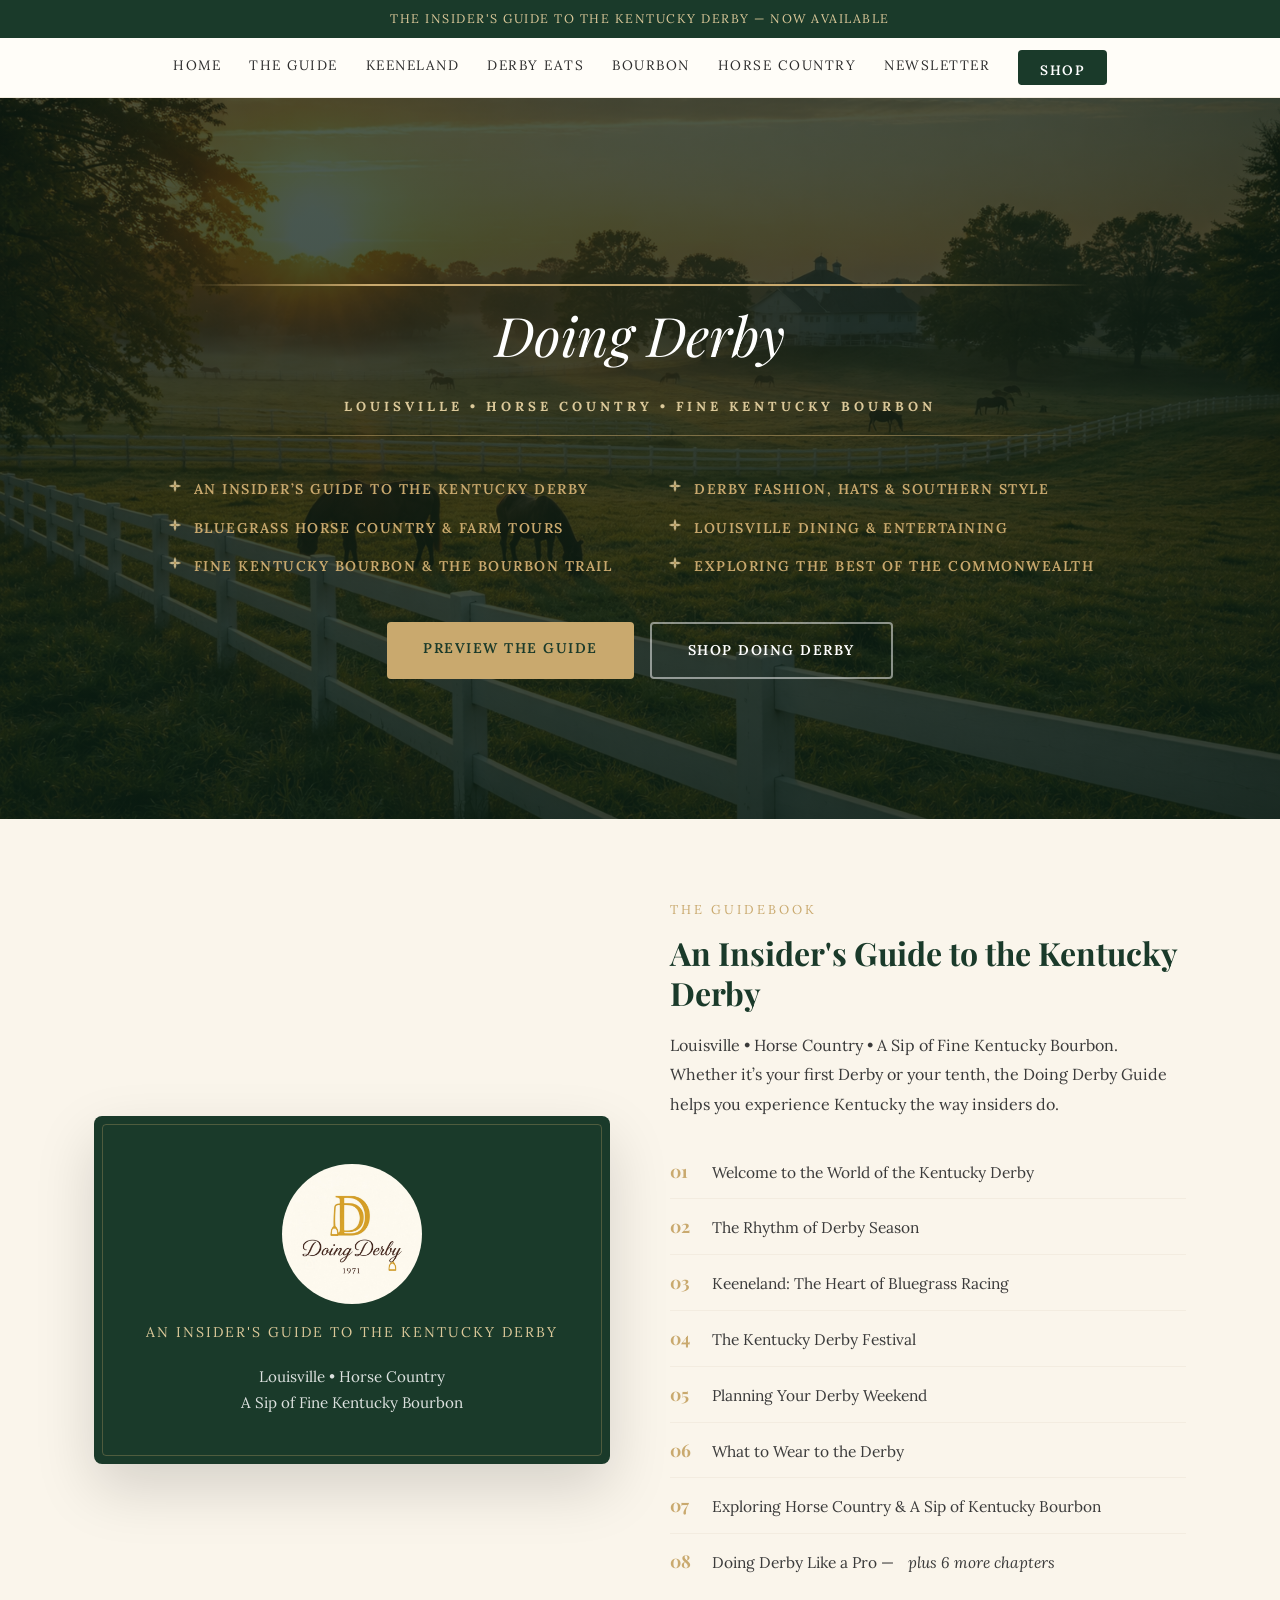
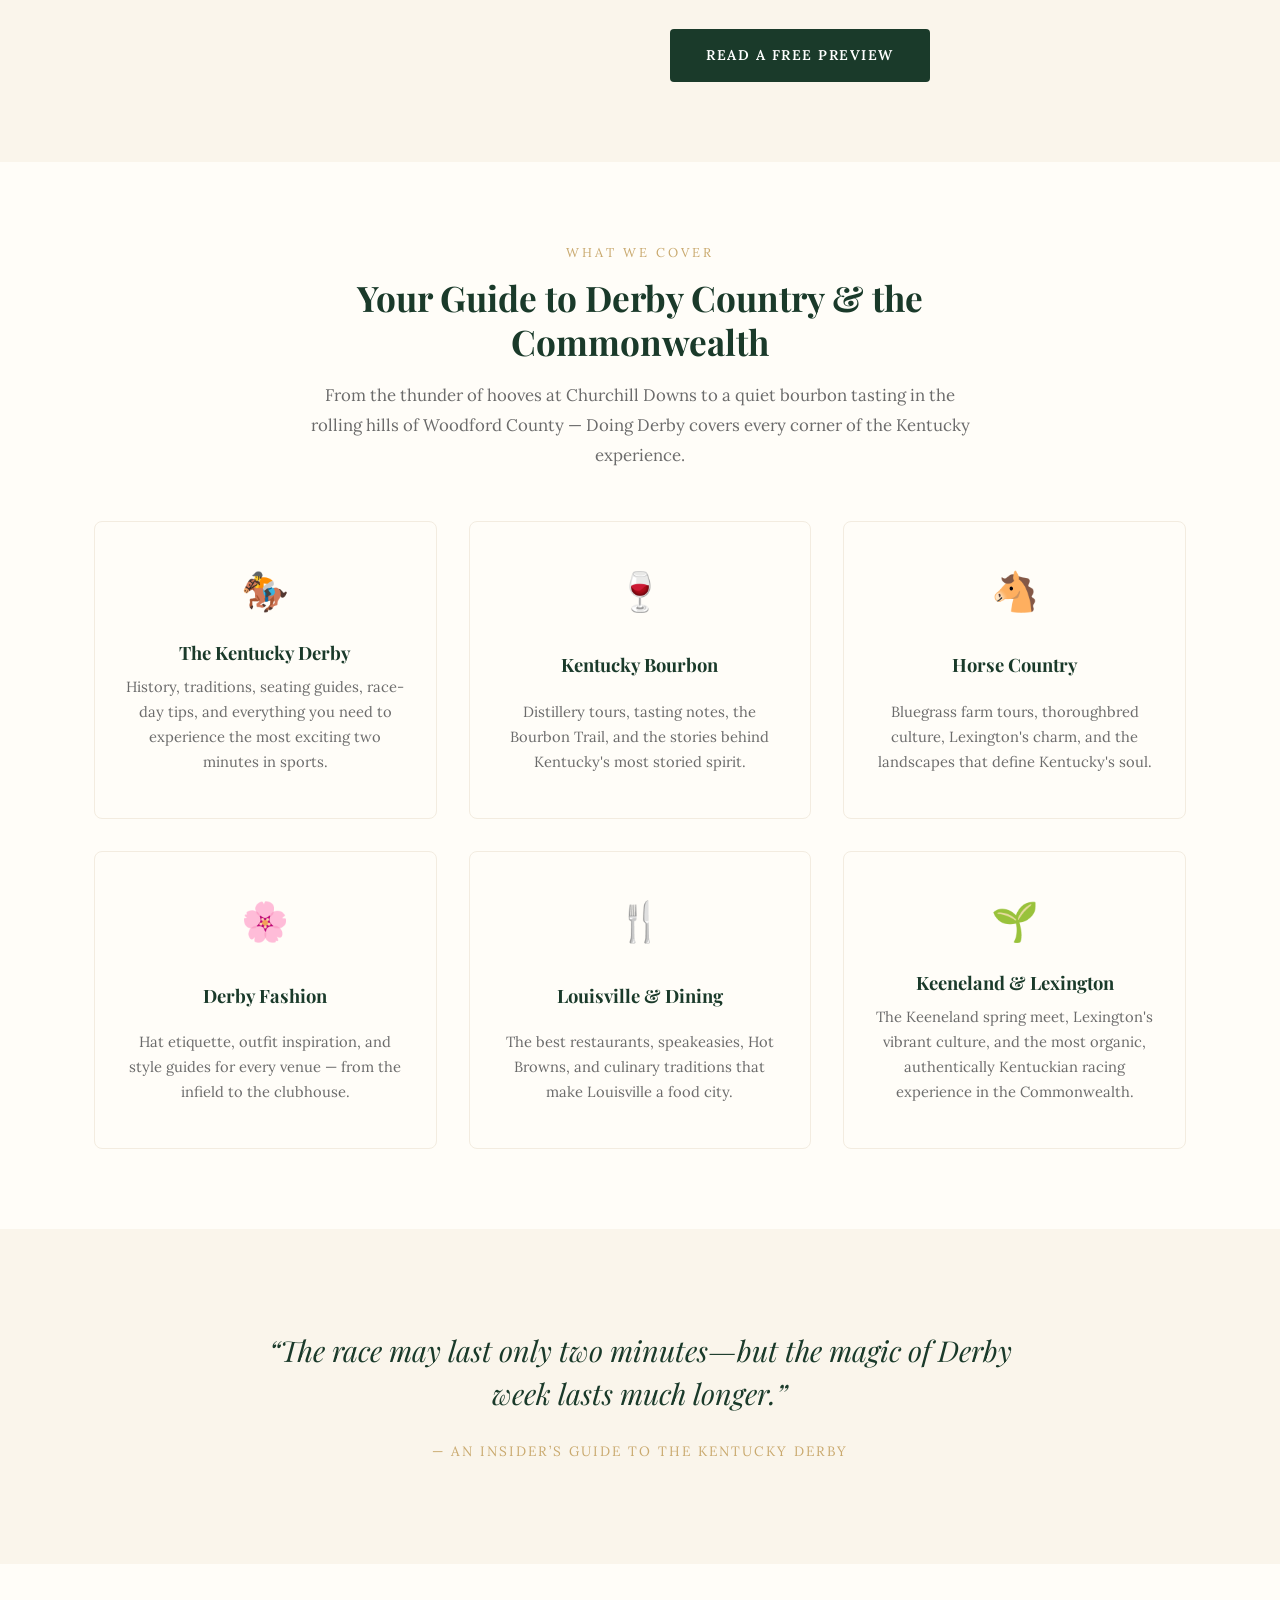
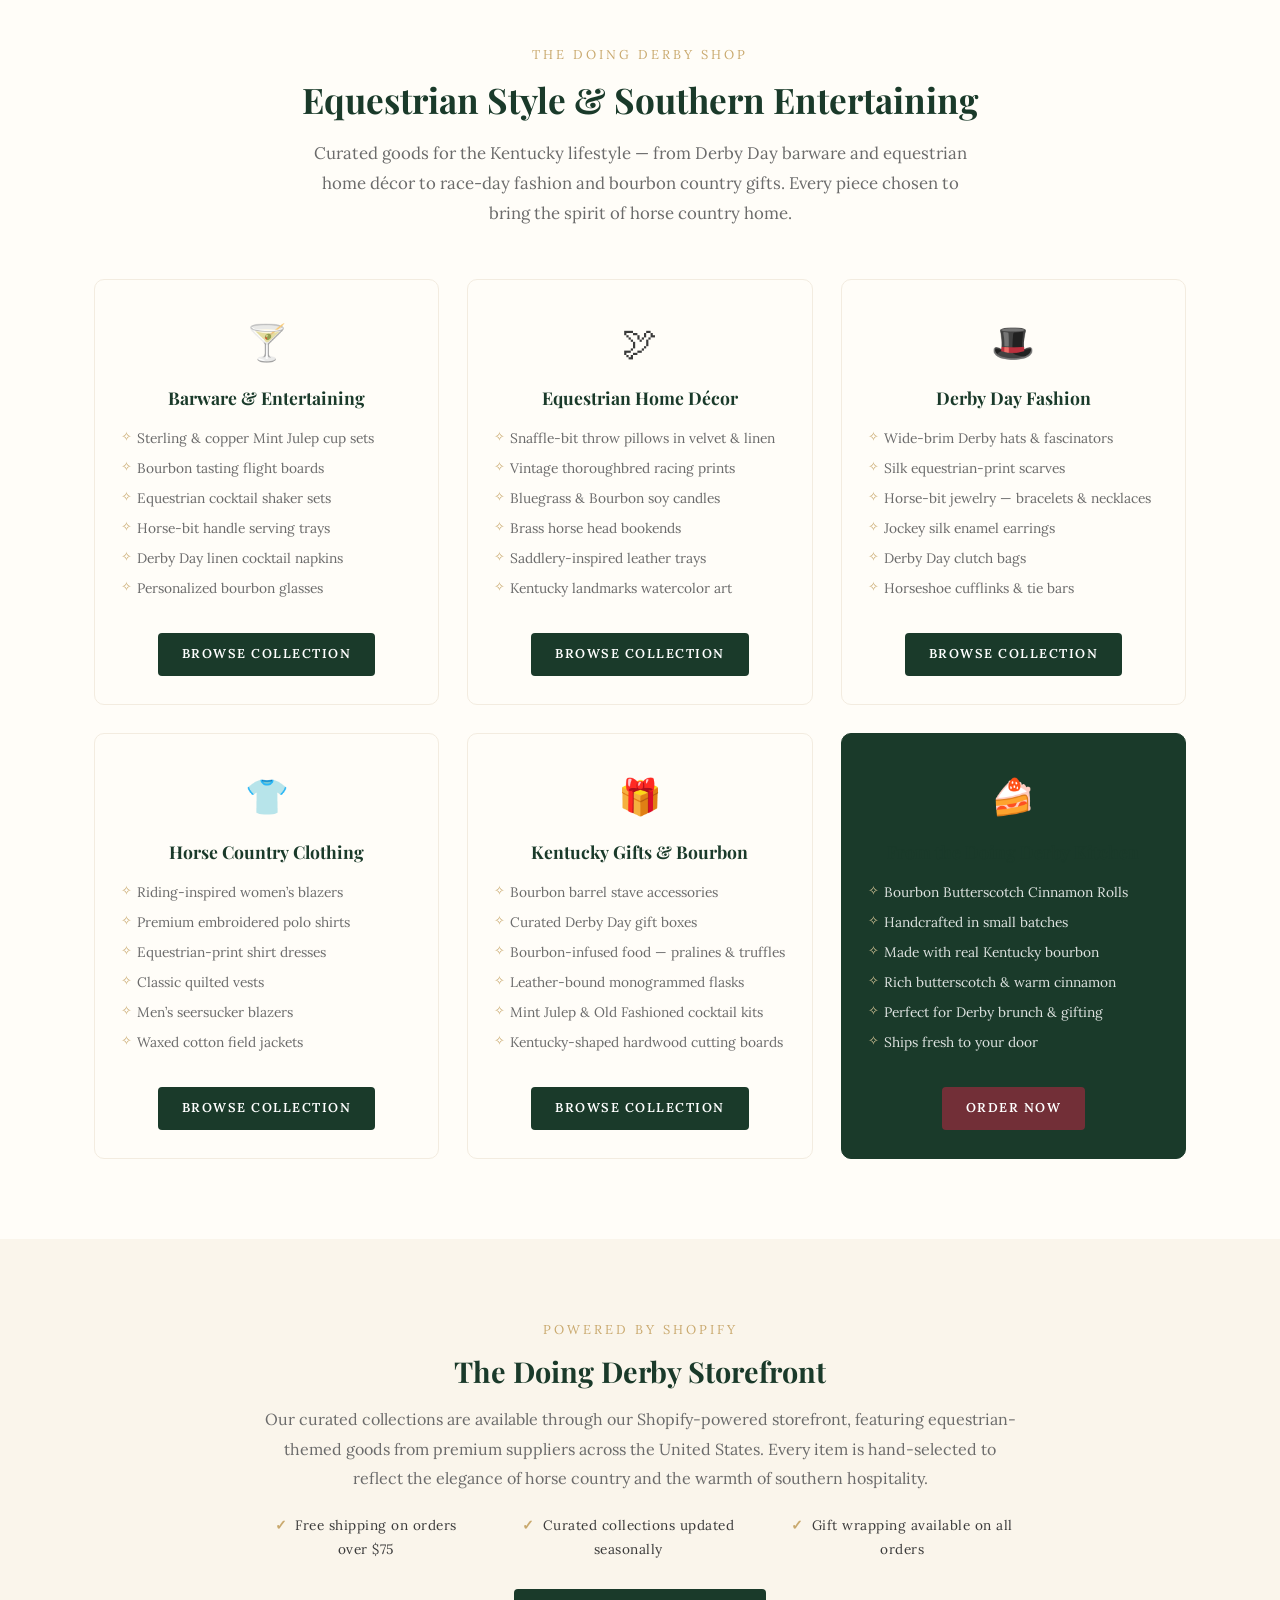
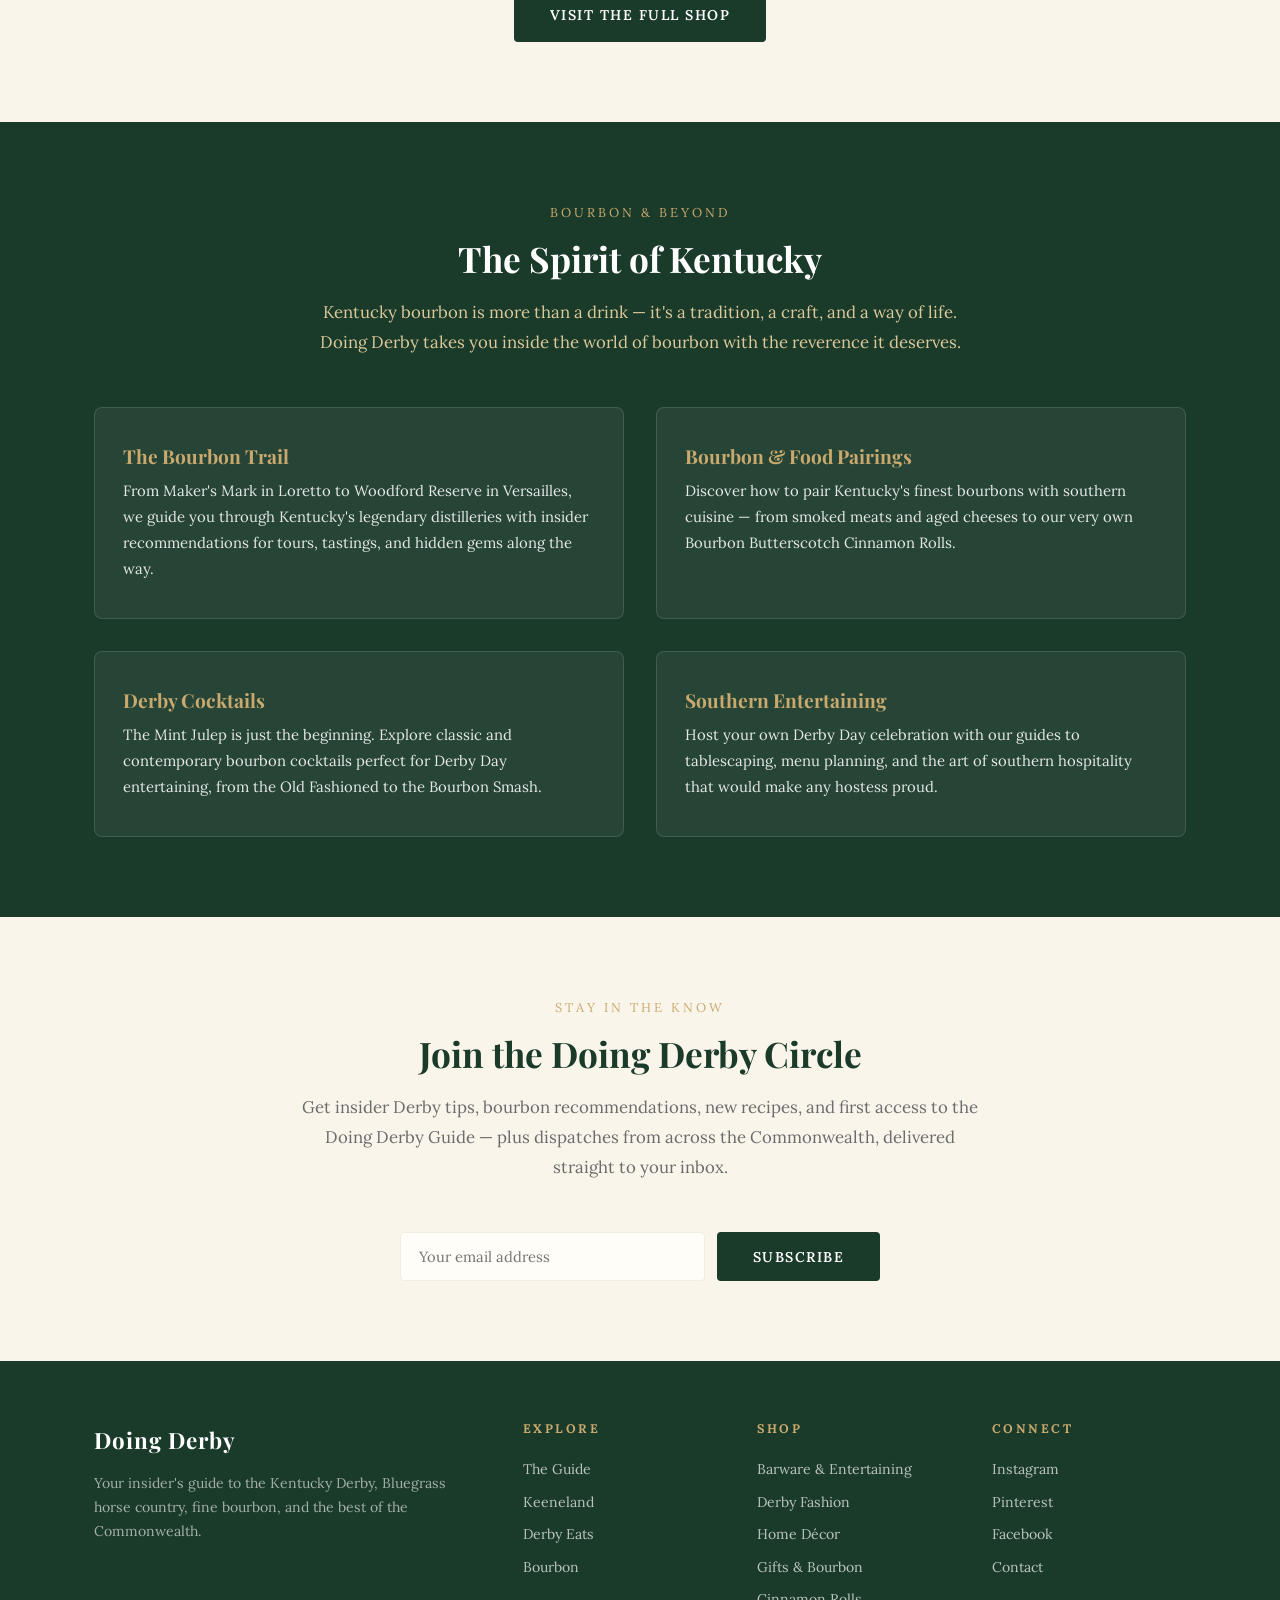
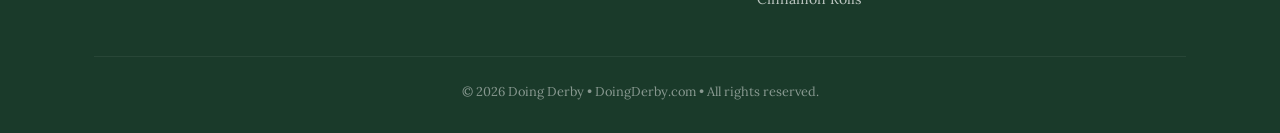
==== commit 6ac09ce1: "Update index.html" ====
--- a/index.html
+++ b/index.html
@@ -7,8 +7,11 @@
   <meta name="description" content="Doing Derby is your authority on the Kentucky Derby, Louisville, Bluegrass Horse Country, Fine Bourbon, Keeneland Race Course, and exploring the best of the Commonwealth of Kentucky.">
   <link rel="preconnect" href="https://fonts.googleapis.com">
   <link rel="preconnect" href="https://fonts.gstatic.com" crossorigin>
+  
   <link href="https://fonts.googleapis.com/css2?family=Alex+Brush&family=Playfair+Display:ital,wght@0,400;0,700;1,400&family=Lora:ital,wght@0,400;0,600;1,400&display=swap" rel="stylesheet">
-</head>
+  
+  <link rel="stylesheet" href="styles.css">
+  </head>
 <body>
 
 <!-- Top Bar -->
--- a/styles.css
+++ b/styles.css
@@ -0,0 +1,1126 @@
+/* =========================================
+   Doing Derby — Southern Lifestyle Brand
+   ========================================= */
+
+/* --- Reset & Base --- */
+*, *::before, *::after { box-sizing: border-box; margin: 0; padding: 0; }
+
+:root {
+  --hunter:    #1a3a2a;
+  --emerald:   #234233;
+  --sage:      #5e7a6a;
+  --gold:      #c9a96e;
+  --gold-light:#dcc99a;
+  --cream:     #faf5eb;
+  --linen:     #f3ece0;
+  --warm-white:#fffdf8;
+  --burgundy:  #722f37;
+  --charcoal:  #2c2c2c;
+  --text:      #3a3a3a;
+  --text-light:#6b6b6b;
+}
+
+html { scroll-behavior: smooth; }
+
+body {
+  font-family: 'Lora', 'Georgia', serif;
+  color: var(--text);
+  background: var(--warm-white);
+  line-height: 1.75;
+  -webkit-font-smoothing: antialiased;
+}
+
+img { max-width: 100%; height: auto; display: block; }
+a { color: var(--hunter); }
+
+h1, h2, h3, h4, h5, h6 {
+  font-family: 'Playfair Display', 'Georgia', serif;
+  font-weight: 700;
+  line-height: 1.25;
+  color: var(--hunter);
+}
+
+.container { max-width: 1140px; margin: 0 auto; padding: 0 24px; }
+
+/* --- Utility --- */
+.sr-only { position: absolute; width: 1px; height: 1px; overflow: hidden; clip: rect(0,0,0,0); }
+.text-center { text-align: center; }
+.section-label {
+  font-family: 'Lora', serif;
+  font-size: .8rem;
+  letter-spacing: 3px;
+  text-transform: uppercase;
+  color: var(--gold);
+  margin-bottom: 12px;
+  display: block;
+}
+
+/* ─── Top Bar ─── */
+.top-bar {
+  background: var(--hunter);
+  color: var(--gold-light);
+  font-size: .78rem;
+  letter-spacing: 1.5px;
+  text-transform: uppercase;
+  text-align: center;
+  padding: 8px 16px;
+  font-family: 'Lora', serif;
+}
+
+/* ─── Header / Nav ─── */
+.site-header {
+  background: var(--warm-white);
+  border-bottom: 1px solid var(--linen);
+  position: sticky;
+  top: 0;
+  z-index: 100;
+}
+.site-header .container {
+  display: flex;
+  align-items: center;
+  justify-content: center;
+  padding-top: 12px;
+  padding-bottom: 12px;
+  position: relative;
+}
+.logo-group {
+  display: flex;
+  align-items: center;
+  gap: 14px;
+  text-decoration: none;
+}
+.logo-group img {
+  width: 52px;
+  height: 52px;
+  border-radius: 50%;
+}
+.logo-text {
+  font-family: 'Playfair Display', serif;
+  font-size: 1.6rem;
+  font-weight: 700;
+  color: var(--hunter);
+  letter-spacing: 1px;
+}
+.logo-tagline {
+  display: block;
+  font-family: 'Lora', serif;
+  font-size: .65rem;
+  letter-spacing: 2.5px;
+  text-transform: uppercase;
+  color: var(--sage);
+  margin-top: -2px;
+}
+
+/* Main nav */
+.main-nav { display: flex; align-items: center; gap: 28px; }
+.main-nav a {
+  font-family: 'Lora', serif;
+  font-size: .85rem;
+  letter-spacing: 1.5px;
+  text-transform: uppercase;
+  color: var(--charcoal);
+  text-decoration: none;
+  position: relative;
+  padding-bottom: 2px;
+  transition: color .25s;
+}
+.main-nav a::after {
+  content: '';
+  position: absolute;
+  left: 0;
+  bottom: -2px;
+  width: 0;
+  height: 2px;
+  background: var(--gold);
+  transition: width .3s ease;
+}
+.main-nav a:hover { color: var(--hunter); }
+.main-nav a:hover::after { width: 100%; }
+
+/* Shop button in nav */
+.nav-shop-btn {
+  background: var(--hunter);
+  color: #fff !important;
+  padding: 9px 22px;
+  border-radius: 4px;
+  font-weight: 600;
+  transition: background .25s;
+}
+.nav-shop-btn:hover { background: var(--emerald); }
+.nav-shop-btn::after { display: none !important; }
+
+/* Mobile nav toggle */
+.nav-toggle { display: none; background: none; border: none; cursor: pointer; padding: 8px; }
+.nav-toggle span {
+  display: block;
+  width: 26px;
+  height: 2px;
+  background: var(--hunter);
+  margin: 5px 0;
+  border-radius: 2px;
+  transition: .3s;
+}
+
+/* ─── Hero ─── */
+.hero {
+  background: 
+    linear-gradient(rgba(10,30,20,.72), rgba(10,30,20,.82)),
+    url("HeroHorsePhoto.png") center center / cover no-repeat;
+  color: #fff;
+  text-align: center;
+  padding: 180px 0 140px;;
+  position: relative;
+  overflow: hidden;
+}
+.hero::before {
+ display: none;
+}
+.hero h1 {
+  font-family: 'Playfair Display', serif;
+  font-size: 3.4rem;
+  color: #fff;
+  margin-bottom: 8px;
+  position: relative;
+}
+.hero .hero-sub {
+  font-family: 'Lora', serif;
+  font-size: 1.15rem;
+  color: var(--gold-light);
+  letter-spacing: 3px;
+  text-transform: uppercase;
+  margin-bottom: 28px;
+  position: relative;
+}
+.hero p {
+  font-size: 1.15rem;
+  max-width: 640px;
+  margin: 0 auto 36px;
+  line-height: 1.8;
+  opacity: .92;
+  position: relative;
+}
+.hero-divider {
+  width: 60px;
+  height: 2px;
+  background: var(--gold);
+  margin: 0 auto 28px;
+  position: relative;
+}
+
+/* ─── Hero Banner ─── */
+.hero-banner {
+  width: 100%;
+  padding: 0 24px;
+  position: relative;
+}
+.hero-banner-inner {
+  max-width: 900px;
+  margin: 0 auto;
+  text-align: center;
+}
+.hero-banner-content {
+  display: flex;
+  align-items: center;
+  justify-content: center;
+  gap: 24px;
+  padding: 8px 0;
+}
+.hero-banner-left,
+.hero-banner-right {
+  font-family: 'Playfair Display', serif;
+  font-weight: 700;
+  color: var(--gold);
+  min-width: 80px;
+}
+.hero-banner-est {
+  font-size: 1rem;
+  letter-spacing: 3px;
+  text-transform: uppercase;
+  font-style: italic;
+  color: var(--gold-light);
+}
+.hero-banner-year {
+  font-size: 1.3rem;
+  letter-spacing: 4px;
+  color: var(--gold);
+}
+.hero-banner-center {
+  display: flex;
+  flex-direction: column;
+  align-items: center;
+  gap: 0;
+}
+.dd-monogram-svg {
+  width: 110px;
+  height: 102px;
+  display: block;
+  margin: 0 auto;
+  filter: drop-shadow(0 2px 8px rgba(0,0,0,.25));
+}
+.hero-banner-name {
+  font-family: 'Alex Brush', cursive;
+  font-size: 4.6rem;
+  font-weight: 400;
+  font-style: italic;
+  color: #fff;
+  letter-spacing: .5x;
+  text-shadow:
+     0 2px 12px rgba(0,0,0,.55)
+     0 0 30px rgba(201,169,110,.25);
+  text-transform: none;
+  margin: 0;
+  line-height: 1;
+}
+.hero-banner-rule {
+  height: 2px;
+  background: linear-gradient(90deg, transparent 0%, var(--gold) 20%, var(--gold) 80%, transparent 100%);
+  margin: 6px 0;
+}
+.hero-banner-rule--thin {
+  height: 1px;
+  opacity: .5;
+}
+.hero-banner-subtitle {
+  font-family: 'Lora', serif;
+  font-size: .82rem;
+  letter-spacing: 4px;
+  text-transform: uppercase;
+  color: var(--gold-light);
+  padding: 10px 0;
+}
+/* Hero logo styling */
+.hero-banner-center {
+  display:flex;
+  flex-direction:column;
+  align-items:center;
+  gap:8px;
+}
+
+.hero-logo-image{
+  width:220px;
+  max-width:100%;
+  height:auto;
+  display:block;
+  margin:0 auto 10px;
+  filter:drop-shadow(0 4px 10px rgba(0,0,0,.18));
+}
+
+
+/* Hero centered layout */
+.hero-centered {
+  max-width: 1140px;
+  margin: 0 auto;
+  padding: 0 24px;
+  text-align: center;
+  display: flex;
+  flex-direction: column;
+  align-items: center;
+}
+.hero-centered .hero-bullets {
+  list-style: none;
+  margin: 28px 0 36px;
+  padding: 0;
+  columns: 2;
+  column-gap: 56px;
+  text-align: left;
+}
+.hero-centered .hero-bullets li {
+  font-family: 'Lora', serif;
+  font-size: .88rem;
+  color: var(--gold);
+  padding: 7px 0;
+  padding-left: 26px;
+  position: relative;
+  break-inside: avoid;
+  text-transform: uppercase;
+  letter-spacing: 1.5px;
+  font-weight: 600;
+}
+.hero-centered .hero-bullets li::before {
+  content: '';
+  position: absolute;
+  left: 0;
+  top: 9px;
+  width: 14px;
+  height: 14px;
+  background: url('images/dogwood-bullet-gold.svg') no-repeat center / contain;
+}
+
+/* Buttons */
+.btn {
+  display: inline-block;
+  padding: 14px 36px;
+  border-radius: 4px;
+  font-family: 'Lora', serif;
+  font-size: .88rem;
+  letter-spacing: 1.5px;
+  text-transform: uppercase;
+  text-decoration: none;
+  font-weight: 600;
+  transition: all .3s ease;
+  cursor: pointer;
+  border: none;
+}
+.btn-gold {
+  background: var(--gold);
+  color: var(--hunter);
+}
+.btn-gold:hover { background: var(--gold-light); transform: translateY(-1px); }
+.btn-outline {
+  background: transparent;
+  color: #fff;
+  border: 2px solid rgba(255,255,255,.5);
+}
+.btn-outline:hover {
+  border-color: var(--gold);
+  color: var(--gold);
+}
+.btn-hunter {
+  background: var(--hunter);
+  color: #fff;
+}
+.btn-hunter:hover { background: var(--emerald); transform: translateY(-1px); }
+.btn-burgundy {
+  background: var(--burgundy);
+  color: #fff;
+}
+.btn-burgundy:hover { opacity: .9; transform: translateY(-1px); }
+.hero-buttons { display: flex; gap: 16px; justify-content: center; flex-wrap: wrap; position: relative; }
+
+/* Dogwood flower bullets — for use on light backgrounds */
+.dogwood-bullets li::before {
+  content: '';
+  position: absolute;
+  left: 0;
+  top: 6px;
+  width: 14px;
+  height: 14px;
+  background: url('images/dogwood-bullet.svg') no-repeat center / contain;
+}
+
+/* ─── Section Spacing ─── */
+.section {
+  padding: 80px 0;
+}
+.section--cream { background: var(--cream); }
+.section--linen { background: var(--linen); }
+.section--hunter { background: var(--hunter); color: #fff; }
+.section--hunter h2,
+.section--hunter h3 { color: #fff; }
+
+.section-header {
+  text-align: center;
+  max-width: 680px;
+  margin: 0 auto 50px;
+}
+.section-header h2 {
+  font-size: 2.2rem;
+  margin-bottom: 16px;
+}
+.section-header p {
+  font-size: 1.05rem;
+  color: var(--text-light);
+  line-height: 1.8;
+}
+.section--hunter .section-header p { color: var(--gold-light); }
+
+.gold-rule {
+  width: 50px;
+  height: 2px;
+  background: var(--gold);
+  margin: 0 auto 20px;
+  border: none;
+}
+
+/* ─── Guide Preview ─── */
+.guide-preview {
+  display: grid;
+  grid-template-columns: 1fr 1fr;
+  gap: 60px;
+  align-items: center;
+}
+.guide-mockup {
+  background: var(--hunter);
+  border-radius: 8px;
+  padding: 48px 36px;
+  color: #fff;
+  text-align: center;
+  box-shadow: 0 24px 60px rgba(0,0,0,.15);
+  position: relative;
+}
+.guide-mockup::before {
+  content: '';
+  position: absolute;
+  inset: 8px;
+  border: 1px solid var(--gold);
+  border-radius: 4px;
+  opacity: .3;
+  pointer-events: none;
+}
+.guide-mockup h3 {
+  font-size: 1.8rem;
+  color: var(--gold);
+  margin-bottom: 8px;
+}
+.guide-mockup-logo {
+  width: 140px;
+  height: 140px;
+  border-radius: 50%;
+  object-fit: cover;
+  margin: 0 auto 16px;
+}
+.guide-mockup .guide-subtitle {
+  font-size: .88rem;
+  color: var(--gold-light);
+  letter-spacing: 2px;
+  text-transform: uppercase;
+  margin-bottom: 20px;
+}
+.guide-mockup p {
+  font-size: .95rem;
+  opacity: .85;
+  line-height: 1.7;
+}
+
+.guide-content h2 {
+  font-size: 2rem;
+  margin-bottom: 18px;
+}
+.guide-content > p {
+  margin-bottom: 20px;
+  line-height: 1.85;
+}
+
+.toc-preview {
+  list-style: none;
+  margin: 24px 0 32px;
+}
+.toc-preview li {
+  padding: 12px 0;
+  border-bottom: 1px solid var(--linen);
+  display: flex;
+  align-items: baseline;
+  gap: 14px;
+  font-size: .97rem;
+}
+.toc-preview li:last-child { border-bottom: none; }
+.toc-num {
+  font-family: 'Playfair Display', serif;
+  font-weight: 700;
+  color: var(--gold);
+  font-size: 1.1rem;
+  min-width: 28px;
+}
+
+/* ─── Content Topics Grid ─── */
+.topics-grid {
+  display: grid;
+  grid-template-columns: repeat(3, 1fr);
+  gap: 32px;
+}
+.topic-card {
+  background: var(--warm-white);
+  border-radius: 8px;
+  padding: 36px 28px;
+  text-align: center;
+  border: 1px solid var(--linen);
+  transition: transform .3s, box-shadow .3s;
+}
+.topic-card:hover {
+  transform: translateY(-4px);
+  box-shadow: 0 12px 32px rgba(0,0,0,.08);
+}
+.topic-icon {
+  font-size: 2.4rem;
+  margin-bottom: 16px;
+  display: block;
+}
+.topic-card h3 {
+  font-size: 1.15rem;
+  margin-bottom: 10px;
+}
+.topic-card p {
+  font-size: .92rem;
+  color: var(--text-light);
+  line-height: 1.7;
+}
+
+/* ─── Featured Product (Cinnamon Rolls) ─── */
+.product-spotlight {
+  display: grid;
+  grid-template-columns: 1fr 1fr;
+  gap: 60px;
+  align-items: center;
+}
+.product-image-wrap {
+  background: var(--linen);
+  border-radius: 12px;
+  aspect-ratio: 4/3;
+  display: flex;
+  align-items: center;
+  justify-content: center;
+  position: relative;
+  overflow: hidden;
+}
+.product-image-placeholder {
+  text-align: center;
+  padding: 40px;
+}
+.product-image-placeholder .placeholder-icon {
+  font-size: 4rem;
+  display: block;
+  margin-bottom: 12px;
+}
+.product-image-placeholder span {
+  font-family: 'Lora', serif;
+  font-size: .85rem;
+  color: var(--sage);
+  letter-spacing: 1px;
+}
+.product-info h2 {
+  font-size: 2rem;
+  margin-bottom: 12px;
+}
+.product-info .product-tagline {
+  font-style: italic;
+  color: var(--gold);
+  font-size: 1.05rem;
+  margin-bottom: 20px;
+}
+.product-info p {
+  margin-bottom: 18px;
+  line-height: 1.85;
+}
+.product-details {
+  list-style: none;
+  margin: 20px 0 28px;
+}
+.product-details li {
+  padding: 6px 0;
+  font-size: .93rem;
+  color: var(--text);
+  display: flex;
+  align-items: center;
+  gap: 10px;
+}
+.product-details li::before {
+  content: '\2727';
+  color: var(--gold);
+  font-size: 1rem;
+}
+
+/* ─── Shop Grid ─── */
+.shop-grid {
+  display: grid;
+  grid-template-columns: repeat(3, 1fr);
+  gap: 28px;
+}
+.shop-card {
+  background: var(--warm-white);
+  border: 1px solid var(--linen);
+  border-radius: 10px;
+  padding: 32px 26px 28px;
+  text-align: center;
+  transition: transform .3s, box-shadow .3s;
+  display: flex;
+  flex-direction: column;
+}
+.shop-card:hover {
+  transform: translateY(-4px);
+  box-shadow: 0 12px 36px rgba(0,0,0,.08);
+}
+.shop-card--featured {
+  background: var(--hunter);
+  border-color: var(--hunter);
+  color: #fff;
+}
+.shop-card--featured h3 { color: var(--gold); }
+.shop-card--featured .shop-card-list li { color: rgba(255,255,255,.85); }
+.shop-card--featured .shop-card-list li::before { color: var(--gold-light); }
+.shop-card-icon {
+  font-size: 2.2rem;
+  display: block;
+  margin-bottom: 14px;
+}
+.shop-card h3 {
+  font-size: 1.1rem;
+  margin-bottom: 14px;
+  color: var(--hunter);
+}
+.shop-card-list {
+  list-style: none;
+  text-align: left;
+  margin: 0 0 20px;
+  padding: 0;
+  flex: 1;
+}
+.shop-card-list li {
+  font-size: .86rem;
+  color: var(--text-light);
+  padding: 4px 0;
+  padding-left: 16px;
+  position: relative;
+  line-height: 1.6;
+}
+.shop-card-list li::before {
+  content: '\2727';
+  position: absolute;
+  left: 0;
+  color: var(--gold);
+  font-size: .8rem;
+}
+.btn-sm {
+  padding: 10px 24px;
+  font-size: .8rem;
+}
+
+/* ─── Shopify Banner ─── */
+.shopify-banner {
+  max-width: 760px;
+  margin: 0 auto;
+  text-align: center;
+}
+.shopify-banner h2 {
+  font-size: 1.8rem;
+  margin-bottom: 16px;
+}
+.shopify-banner p {
+  font-size: 1rem;
+  color: var(--text-light);
+  line-height: 1.85;
+  margin-bottom: 20px;
+}
+.shopify-features {
+  list-style: none;
+  display: flex;
+  justify-content: center;
+  gap: 32px;
+  margin: 0 0 28px;
+  padding: 0;
+}
+.shopify-features li {
+  font-family: 'Lora', serif;
+  font-size: .85rem;
+  color: var(--text);
+  letter-spacing: .5px;
+}
+.shopify-features li::before {
+  content: '\2713';
+  color: var(--gold);
+  margin-right: 8px;
+  font-weight: 700;
+}
+
+/* ─── Bourbon & Lifestyle Section ─── */
+.lifestyle-grid {
+  display: grid;
+  grid-template-columns: repeat(2, 1fr);
+  gap: 32px;
+}
+.lifestyle-card {
+  background: rgba(255,255,255,.06);
+  border: 1px solid rgba(255,255,255,.12);
+  border-radius: 8px;
+  padding: 36px 28px;
+  transition: background .3s;
+}
+.lifestyle-card:hover { background: rgba(255,255,255,.1); }
+.lifestyle-card h3 {
+  font-size: 1.2rem;
+  margin-bottom: 10px;
+  color: var(--gold);
+}
+.lifestyle-card p {
+  font-size: .93rem;
+  line-height: 1.75;
+  opacity: .88;
+}
+
+/* ─── Testimonial / Pull Quote ─── */
+.pull-quote {
+  text-align: center;
+  max-width: 760px;
+  margin: 0 auto;
+  padding: 20px 0;
+}
+.pull-quote blockquote {
+  font-family: 'Playfair Display', serif;
+  font-size: 1.8rem;
+  font-style: italic;
+  color: var(--hunter);
+  line-height: 1.5;
+  margin-bottom: 20px;
+}
+.pull-quote cite {
+  font-family: 'Lora', serif;
+  font-size: .85rem;
+  letter-spacing: 2px;
+  text-transform: uppercase;
+  color: var(--gold);
+  font-style: normal;
+}
+
+/* ─── Newsletter ─── */
+.newsletter-form {
+  display: flex;
+  gap: 12px;
+  max-width: 480px;
+  margin: 0 auto;
+}
+.newsletter-form input[type="email"] {
+  flex: 1;
+  padding: 14px 18px;
+  border: 1px solid var(--linen);
+  border-radius: 4px;
+  font-family: 'Lora', serif;
+  font-size: .92rem;
+  background: var(--warm-white);
+  color: var(--text);
+}
+.newsletter-form input[type="email"]:focus {
+  outline: none;
+  border-color: var(--gold);
+}
+
+/* ─── Footer ─── */
+.site-footer {
+  background: var(--hunter);
+  color: rgba(255,255,255,.8);
+  padding: 60px 0 30px;
+}
+.footer-grid {
+  display: grid;
+  grid-template-columns: 2fr 1fr 1fr 1fr;
+  gap: 40px;
+  margin-bottom: 40px;
+}
+.footer-brand .logo-text { color: #fff; font-size: 1.4rem; }
+.footer-brand p {
+  font-size: .88rem;
+  line-height: 1.7;
+  opacity: .75;
+  margin-top: 12px;
+}
+.footer-col h4 {
+  font-family: 'Lora', serif;
+  font-size: .78rem;
+  letter-spacing: 2.5px;
+  text-transform: uppercase;
+  color: var(--gold);
+  margin-bottom: 16px;
+}
+.footer-col a {
+  display: block;
+  color: rgba(255,255,255,.7);
+  text-decoration: none;
+  font-size: .88rem;
+  padding: 4px 0;
+  transition: color .2s;
+}
+.footer-col a:hover { color: var(--gold); }
+.footer-bottom {
+  border-top: 1px solid rgba(255,255,255,.1);
+  padding-top: 24px;
+  text-align: center;
+  font-size: .8rem;
+  opacity: .6;
+}
+
+/* ─── Inner Page Styles ─── */
+.page-hero {
+  background: linear-gradient(160deg, var(--hunter), var(--emerald));
+  color: #fff;
+  padding: 70px 24px 60px;
+  text-align: center;
+}
+.page-hero h1 { color: #fff; font-size: 2.6rem; margin-bottom: 12px; }
+.page-hero p { color: var(--gold-light); font-size: 1.05rem; max-width: 600px; margin: 0 auto; }
+
+.page-content {
+  padding: 60px 0;
+}
+.page-content .container { max-width: 800px; }
+.page-content h2 {
+  font-size: 1.6rem;
+  margin: 40px 0 16px;
+}
+.page-content h2:first-child { margin-top: 0; }
+.page-content p {
+  margin-bottom: 18px;
+  line-height: 1.85;
+}
+.page-content ul, .page-content ol {
+  margin: 0 0 18px 24px;
+}
+.page-content li {
+  padding: 4px 0;
+  line-height: 1.8;
+}
+
+.breadcrumb {
+  font-size: .82rem;
+  color: rgba(255,255,255,.7);
+  margin-bottom: 16px;
+}
+.breadcrumb a { color: var(--gold-light); text-decoration: none; }
+.breadcrumb a:hover { text-decoration: underline; }
+
+/* Guide chapter preview list (inner page) */
+.chapter-list {
+  list-style: none;
+  counter-reset: chapter;
+}
+.chapter-list li {
+  counter-increment: chapter;
+  padding: 20px 0;
+  border-bottom: 1px solid var(--linen);
+}
+.chapter-list li::before {
+  content: 'Chapter ' counter(chapter);
+  display: block;
+  font-family: 'Lora', serif;
+  font-size: .75rem;
+  letter-spacing: 2px;
+  text-transform: uppercase;
+  color: var(--gold);
+  margin-bottom: 4px;
+}
+.chapter-list h3 {
+  font-size: 1.2rem;
+  margin-bottom: 6px;
+}
+.chapter-list p {
+  font-size: .92rem;
+  color: var(--text-light);
+  margin-bottom: 0;
+}
+
+/* ─── Derby Tip Callout ─── */
+.derby-tip {
+  background: var(--cream);
+  border-left: 4px solid var(--gold);
+  border-radius: 0 8px 8px 0;
+  padding: 28px 32px;
+  margin: 36px 0;
+}
+.derby-tip h4 {
+  font-family: 'Lora', serif;
+  font-size: .78rem;
+  letter-spacing: 2.5px;
+  text-transform: uppercase;
+  color: var(--gold);
+  margin-bottom: 10px;
+}
+.derby-tip p {
+  font-size: .95rem;
+  color: var(--text);
+  line-height: 1.8;
+  margin-bottom: 0;
+}
+
+/* ─── Guide Epigraph ─── */
+.guide-epigraph {
+  font-family: 'Playfair Display', serif;
+  font-size: 1.5rem;
+  font-style: italic;
+  color: var(--hunter);
+  line-height: 1.6;
+  margin: 0;
+}
+.guide-subtitle-banner {
+  padding: 40px 0;
+}
+
+/* ─── Photo Placeholders ─── */
+.photo-feature {
+  max-width: 1140px;
+  margin: 0 auto;
+  padding: 0 24px;
+}
+.photo-placeholder {
+  background: linear-gradient(135deg, var(--linen) 0%, var(--cream) 100%);
+  border: 2px dashed var(--gold-light);
+  border-radius: 8px;
+  display: flex;
+  align-items: center;
+  justify-content: center;
+  position: relative;
+  overflow: hidden;
+}
+.photo-placeholder--wide {
+  height: 320px;
+  margin-bottom: 0;
+}
+.photo-placeholder--half {
+  height: 240px;
+}
+.photo-placeholder-label {
+  font-family: 'Lora', serif;
+  font-size: .85rem;
+  color: var(--sage);
+  letter-spacing: 1px;
+  font-style: italic;
+  text-align: center;
+  padding: 20px;
+}
+.photo-feature-inline {
+  margin: 32px 0;
+}
+.photo-placeholder-grid {
+  display: grid;
+  grid-template-columns: 1fr 1fr;
+  gap: 24px;
+}
+
+/* ─── Responsive ─── */
+@media (max-width: 900px) {
+  .guide-preview,
+  .product-spotlight { grid-template-columns: 1fr; gap: 40px; }
+  .shop-grid { grid-template-columns: repeat(2, 1fr); }
+  .shopify-features { flex-direction: column; gap: 8px; }
+  .topics-grid { grid-template-columns: repeat(2, 1fr); }
+  .lifestyle-grid { grid-template-columns: 1fr; }
+  .footer-grid { grid-template-columns: repeat(2, 1fr); }
+  .hero h1 { font-size: 2.4rem; }
+  .hero-banner-name { font-size: 2.8rem; letter-spacing: 1px; }
+  .dd-monogram-svg { width: 100px; height: 85px; }
+  .hero-banner-content { gap: 18px; }
+  .hero-banner-left, .hero-banner-right { min-width: 60px; }
+  .hero-banner-year { font-size: 1.1rem; }
+  .photo-placeholder-grid { grid-template-columns: 1fr; }
+  .photo-placeholder--wide { height: 240px; }
+}
+
+@media (max-width: 640px) {
+  .main-nav {
+    display: none;
+    flex-direction: column;
+    position: absolute;
+    top: 100%;
+    left: 0;
+    right: 0;
+    background: var(--warm-white);
+    padding: 20px 24px;
+    border-bottom: 1px solid var(--linen);
+    gap: 16px;
+    box-shadow: 0 8px 24px rgba(0,0,0,.08);
+  }
+  .main-nav.active { display: flex; }
+  .nav-toggle { display: block; position: absolute; right: 24px; }
+  .guide-epigraph { font-size: 1.15rem; }
+  .photo-placeholder--wide { height: 180px; }
+  .photo-placeholder--half { height: 160px; }
+  .topics-grid { grid-template-columns: 1fr; }
+  .shop-grid { grid-template-columns: 1fr; }
+  .footer-grid { grid-template-columns: 1fr; }
+  .hero { padding: 40px 0; }
+  .hero h1 { font-size: 2rem; }
+  .hero-banner-name { font-size: 2.2rem; letter-spacing: 0.5px; }
+  .dd-monogram-svg { width: 80px; height: 68px; }
+  .hero-banner-content { gap: 12px; flex-wrap: wrap; }
+  .hero-banner-left, .hero-banner-right { min-width: auto; }
+  .hero-banner-est { font-size: .8rem; }
+  .hero-banner-year { font-size: .95rem; letter-spacing: 3px; }
+  .hero-banner-subtitle { font-size: .72rem; letter-spacing: 2.5px; }
+  .hero-centered .hero-bullets { columns: 1; }
+  .hero-centered .hero-bullets li { font-size: .8rem; letter-spacing: 1px; }
+  .hero-logo-group { flex-direction: column; text-align: center; gap: 10px; }
+  .hero-buttons { justify-content: center; }
+  .section { padding: 50px 0; }
+  .newsletter-form { flex-direction: column; }
+}
+/* =========================================
+   Doing Derby updates for revised homepage
+   Paste at the very bottom of styles.css
+   ========================================= */
+
+/* Topic card editorial links */
+.text-link {
+  display: inline-block;
+  margin-top: 14px;
+  font-family: 'Lora', serif;
+  font-size: .82rem;
+  letter-spacing: 1.4px;
+  text-transform: uppercase;
+  text-decoration: none;
+  color: var(--hunter);
+  font-weight: 600;
+  position: relative;
+  transition: color .25s ease;
+}
+
+.text-link::after {
+  content: '';
+  display: block;
+  width: 100%;
+  height: 1px;
+  background: var(--gold);
+  margin-top: 6px;
+  transform: scaleX(.55);
+  transform-origin: left center;
+  transition: transform .25s ease;
+}
+
+.text-link:hover {
+  color: var(--emerald);
+}
+
+.text-link:hover::after {
+  transform: scaleX(1);
+}
+
+/* Daily tips section button spacing refinement */
+#daily-tips .hero-buttons {
+  margin-top: 28px;
+}
+
+/* Slightly more breathing room in topic cards with links */
+.topic-card {
+  display: flex;
+  flex-direction: column;
+  justify-content: space-between;
+}
+
+/* Make topic card paragraphs a little more graceful */
+.topic-card p {
+  margin-bottom: 8px;
+}
+
+/* Footer links for external/social items */
+.footer-col a[target="_blank"] {
+  position: relative;
+}
+
+/* Better spacing on guide preview for revised content */
+.guide-content .btn {
+  margin-top: 8px;
+}
+
+/* Smooth spacing for shop cards */
+.shop-card .btn {
+  margin-top: 10px;
+  align-self: center;
+}
+
+/* Optional polish for section headers on lighter backgrounds */
+.section-header p {
+  max-width: 760px;
+  margin-left: auto;
+  margin-right: auto;
+}
+
+/* Slightly more elegant mobile spacing for revised nav */
+@media (max-width: 640px) {
+  .main-nav a {
+    font-size: .9rem;
+    letter-spacing: 1.2px;
+  }
+
+  .text-link {
+    font-size: .8rem;
+  }
+
+  #daily-tips .hero-buttons {
+    gap: 12px;
+  }
+}
